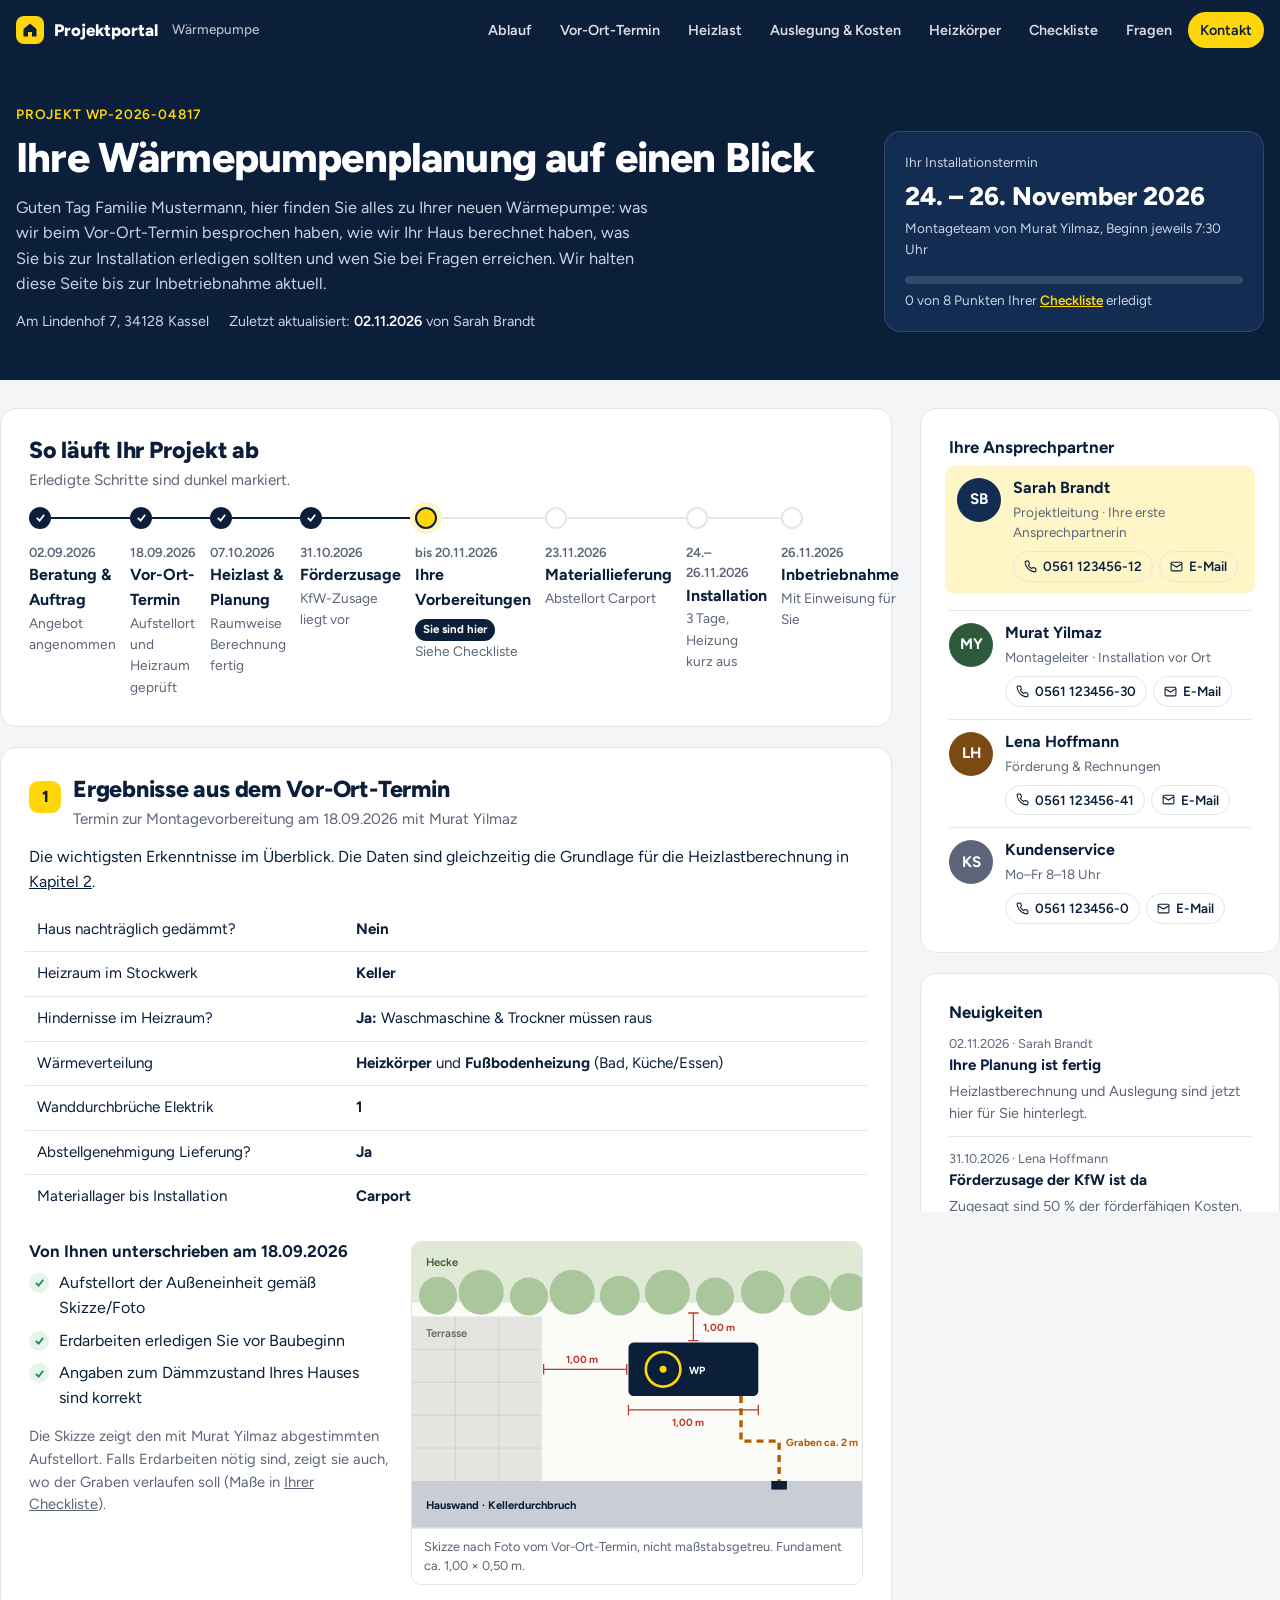
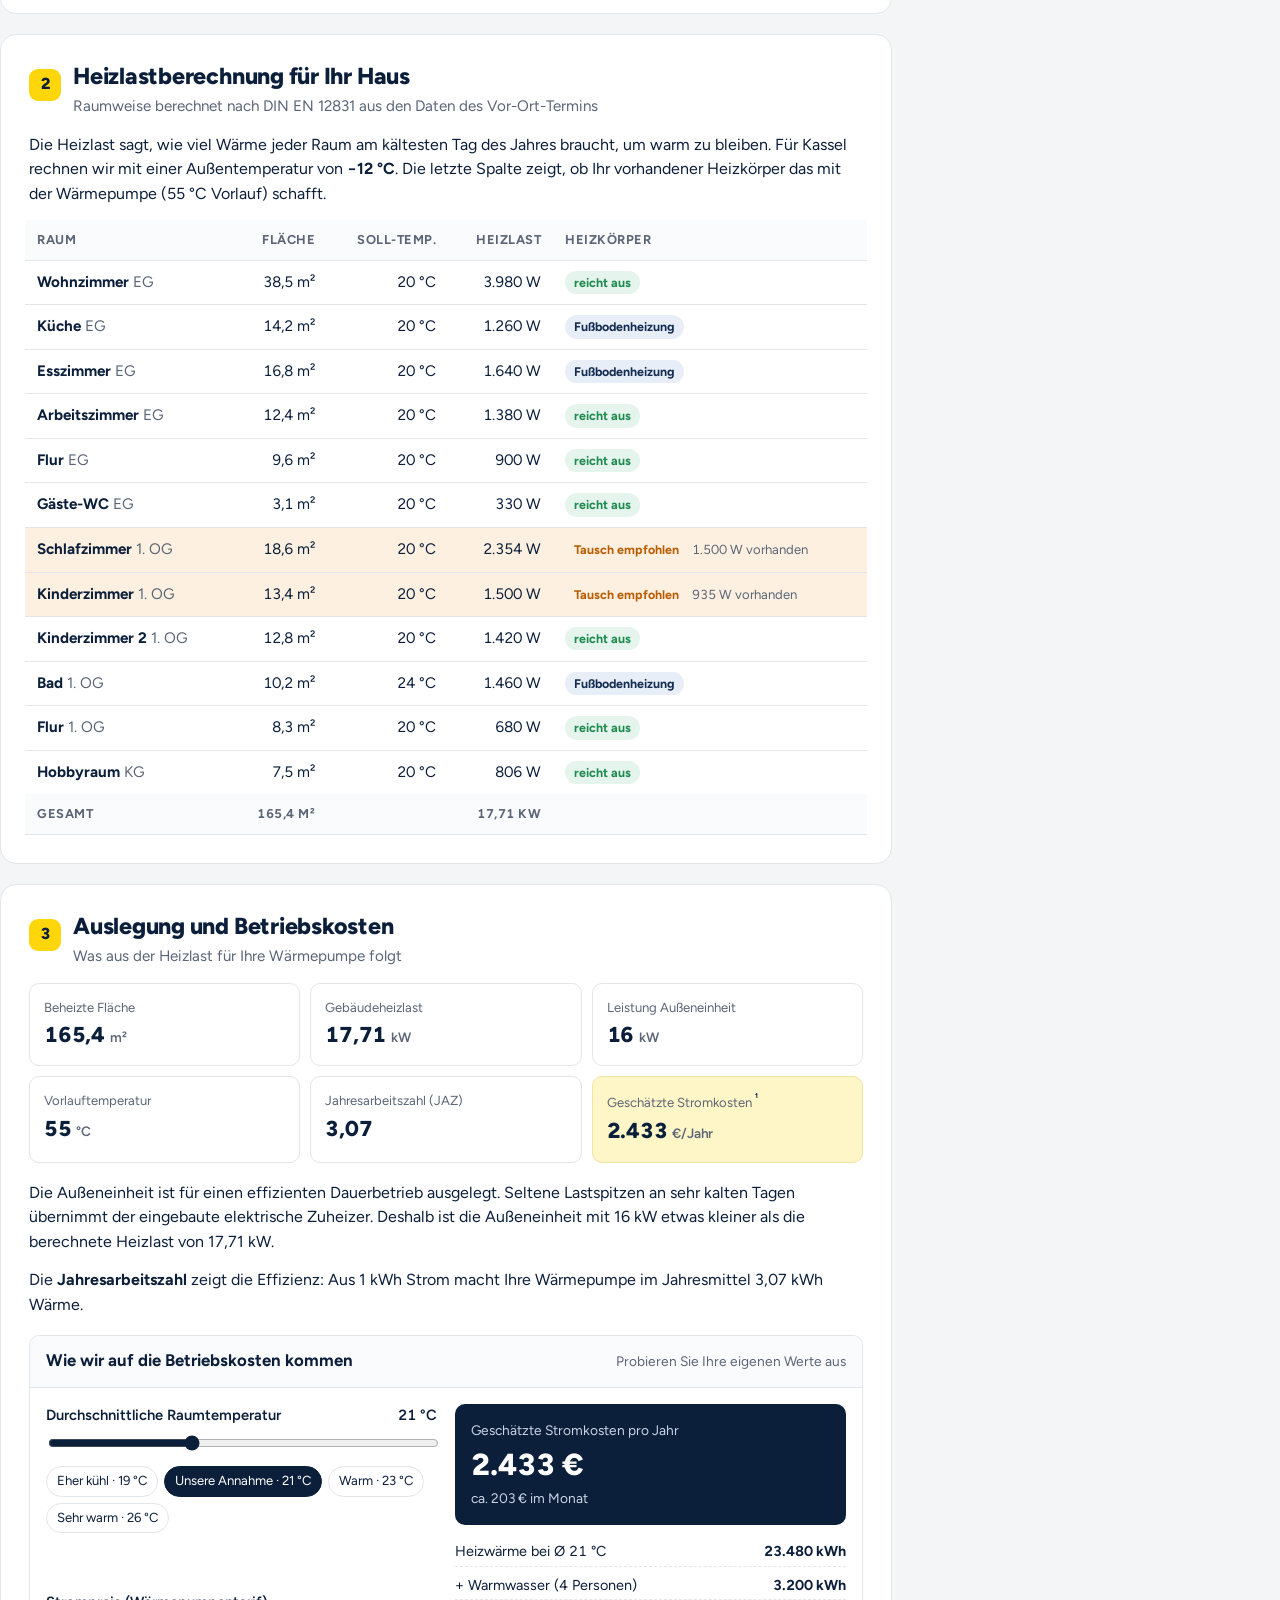
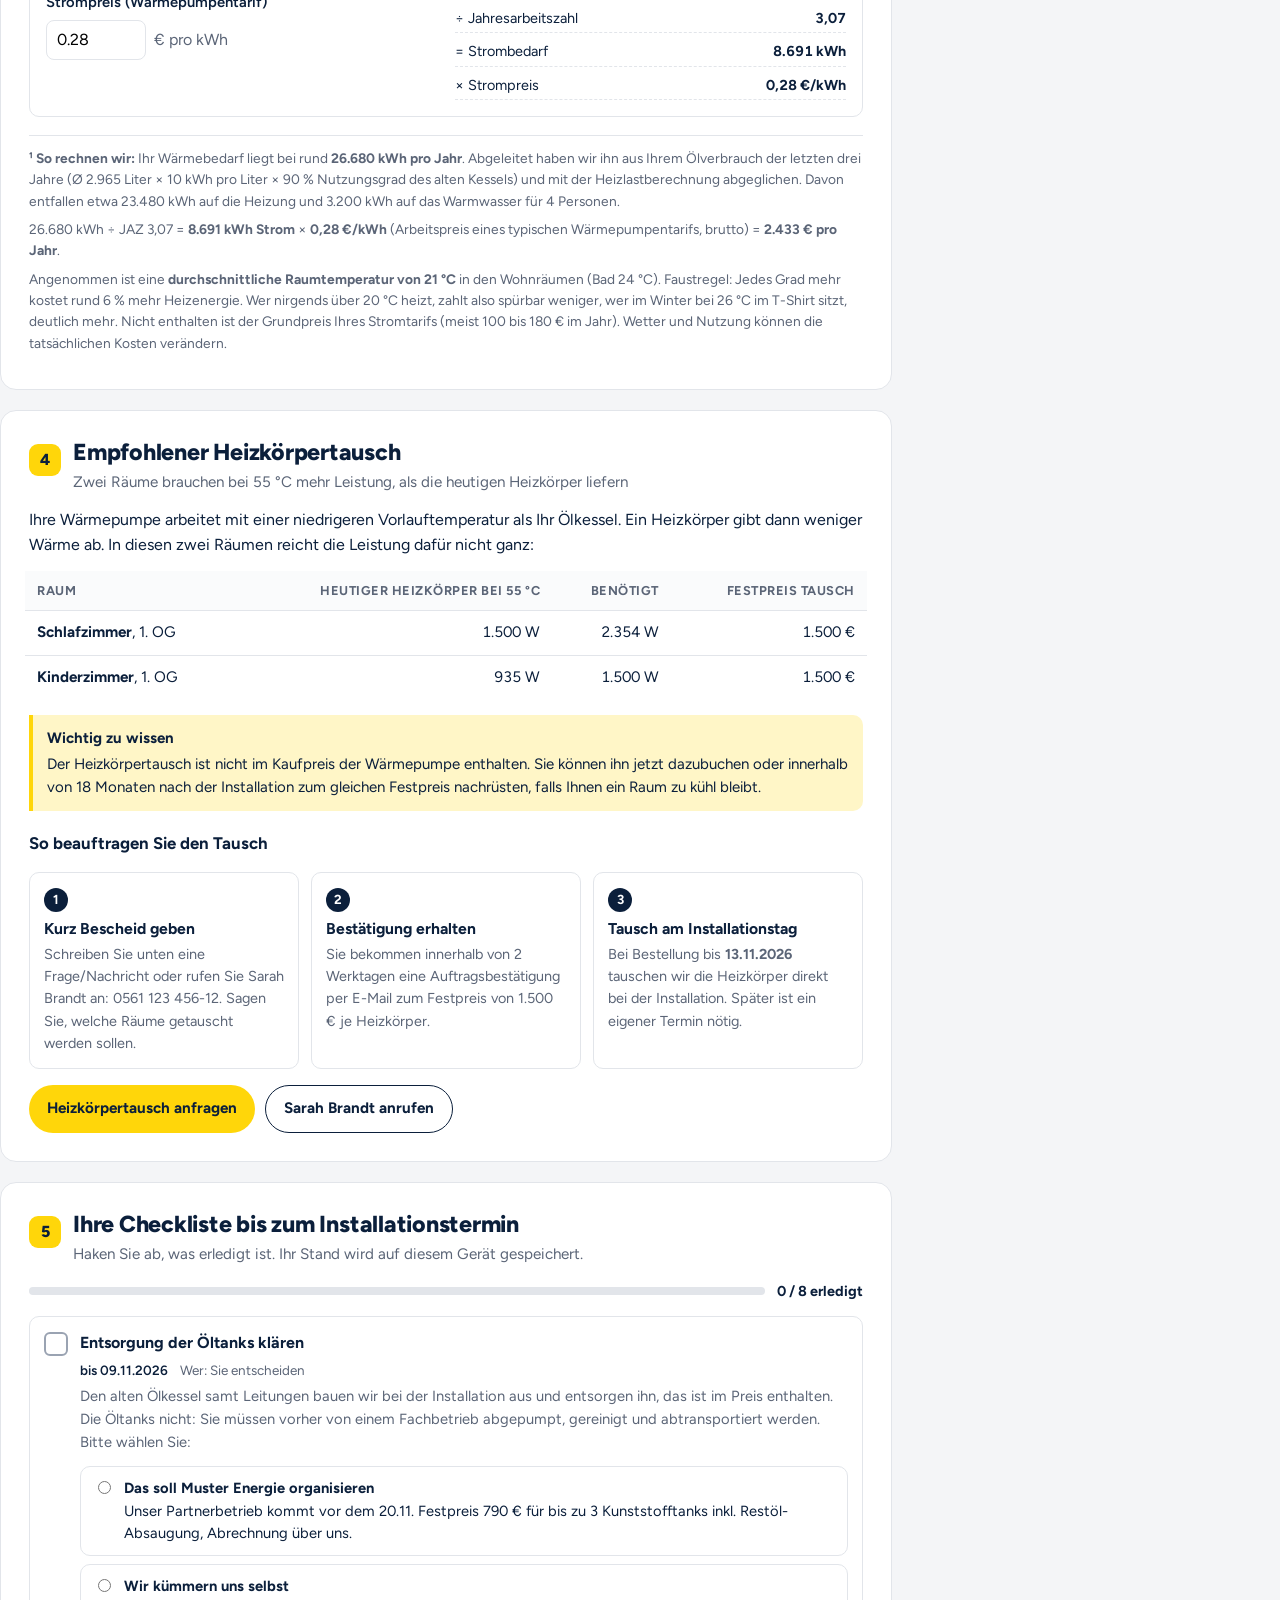
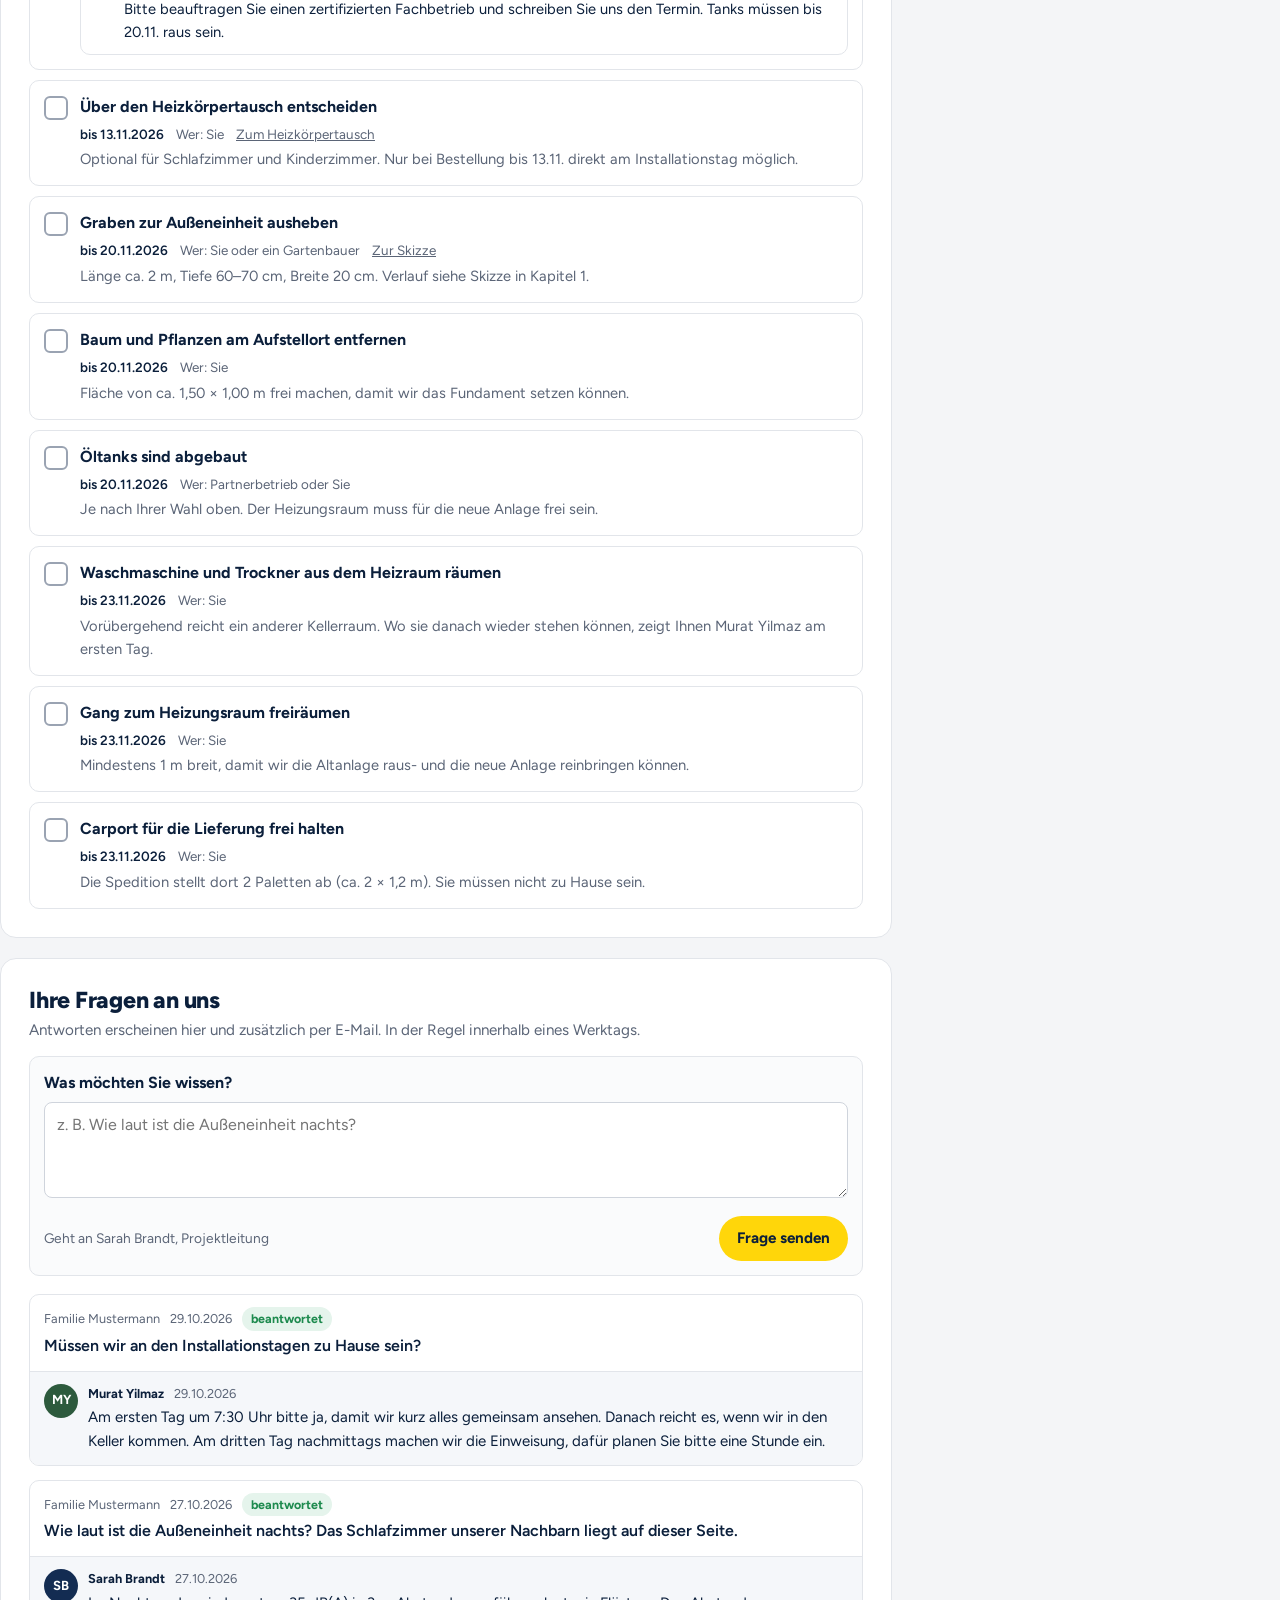
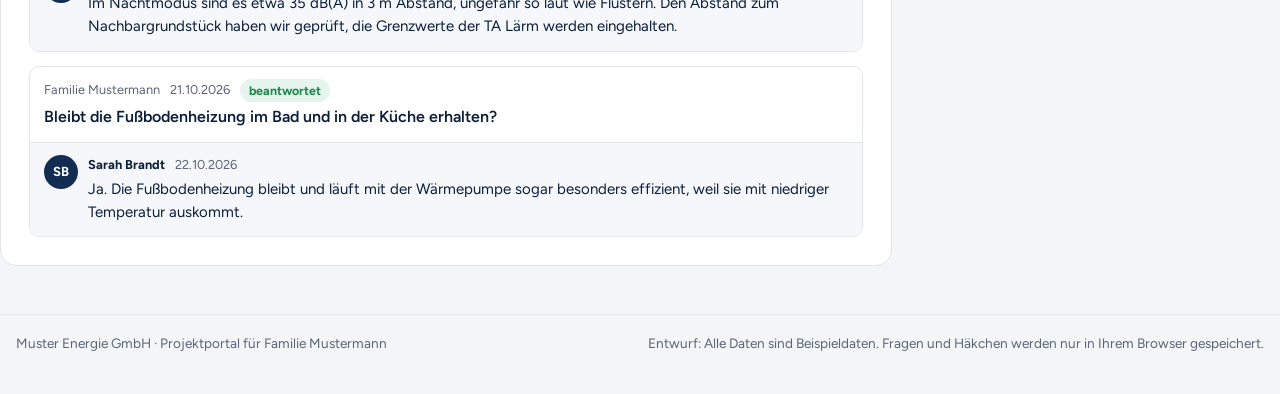
==== index.html @ ccce147c "Projektportal Wärmepumpenplanung (Entwurf) Co-Authored-By: Claude Opus 5.5 <noreply@anthropic.com> C" ====
<!doctype html>
<html lang="de">
<head>
<meta charset="utf-8">
<meta name="viewport" content="width=device-width, initial-scale=1">
<title>Ihre Wärmepumpenplanung · Familie Mustermann</title>
<meta name="robots" content="noindex, nofollow">
<link rel="preconnect" href="https://fonts.googleapis.com">
<link rel="preconnect" href="https://fonts.gstatic.com" crossorigin>
<link href="https://fonts.googleapis.com/css2?family=Figtree:wght@400;500;600;700;800&display=swap" rel="stylesheet">
<style>
:root{
  --navy:#0b1f3b;
  --navy-2:#132c52;
  --yellow:#ffd60a;
  --yellow-soft:#fff6c7;
  --bg:#f4f5f7;
  --card:#ffffff;
  --text:#0b1f3b;
  --muted:#5b6577;
  --line:#e2e5ea;
  --green:#1d8a4e;
  --green-soft:#e5f4ec;
  --orange:#b85c00;
  --orange-soft:#fdf0e1;
  --radius:16px;
  --radius-sm:10px;
  --gutter:16px;
}
*{box-sizing:border-box}
html{scroll-behavior:smooth;scroll-padding-top:76px}
body{margin:0;background:var(--bg);color:var(--text);font-family:Figtree,system-ui,-apple-system,"Segoe UI",sans-serif;font-size:16px;line-height:1.55;-webkit-font-smoothing:antialiased}
a{color:inherit}
h1,h2,h3{line-height:1.2;margin:0}
h2{font-size:1.45rem;font-weight:800;letter-spacing:-.01em}
h3{font-size:1.05rem;font-weight:700}
p{margin:0 0 .8em}
.num{font-variant-numeric:tabular-nums}
button{font:inherit;cursor:pointer}

/* Header */
.topbar{position:sticky;top:0;z-index:20;background:var(--navy);color:#fff}
.topbar-inner{max-width:1400px;margin:0 auto;padding:0 var(--gutter);height:60px;display:flex;align-items:center;gap:16px}
.brand{display:flex;align-items:center;gap:10px;font-weight:800;font-size:1.05rem;text-decoration:none;white-space:nowrap}
.brand-mark{width:28px;height:28px;border-radius:8px;background:var(--yellow);display:grid;place-items:center}
.brand small{font-weight:500;opacity:.7;font-size:.85rem;margin-left:4px}
.topnav{display:flex;gap:4px;margin-left:auto;overflow-x:auto;scrollbar-width:none}
.topnav::-webkit-scrollbar{display:none}
.topnav a{color:#fff;text-decoration:none;font-size:.9rem;font-weight:600;padding:7px 12px;border-radius:999px;white-space:nowrap;opacity:.85}
.topnav a:hover{background:rgba(255,255,255,.1);opacity:1}
.topnav a.active{background:var(--yellow);color:var(--navy);opacity:1}
@media (max-width:899px){
  .topbar-inner{height:auto;flex-wrap:wrap;padding-top:10px;padding-bottom:8px;gap:8px}
  .topnav{margin-left:0;width:calc(100% + 2*var(--gutter));margin-right:calc(-1*var(--gutter));padding-right:var(--gutter)}
  .topnav a{padding:6px 11px;font-size:.85rem}
  html{scroll-padding-top:104px}
}

/* Hero */
.hero{background:var(--navy);color:#fff;padding:28px 0 32px}
.wrap{max-width:1400px;margin:0 auto;padding:0 var(--gutter)}
.hero-grid{display:grid;gap:24px}
.eyebrow{font-size:.85rem;font-weight:600;color:var(--yellow);text-transform:uppercase;letter-spacing:.06em;margin-bottom:8px}
.hero h1{font-size:clamp(1.7rem,4vw,2.6rem);font-weight:800;letter-spacing:-.02em;margin-bottom:12px}
.hero p.lead{color:#c9d3e3;max-width:640px;font-size:1.02rem}
.hero-meta{display:flex;flex-wrap:wrap;gap:8px 20px;font-size:.9rem;color:#c9d3e3;margin-top:14px}
.hero-meta b{color:#fff;font-weight:600}
.next-card{background:var(--navy-2);border:1px solid rgba(255,255,255,.12);border-radius:var(--radius);padding:20px}
.next-card .label{font-size:.85rem;color:#c9d3e3}
.next-card .big{font-size:1.6rem;font-weight:800;margin:4px 0 2px}
.next-card .days{display:inline-block;background:var(--yellow);color:var(--navy);font-weight:700;border-radius:999px;padding:3px 12px;font-size:.88rem;margin-top:8px}
.progress{height:8px;background:rgba(255,255,255,.15);border-radius:999px;overflow:hidden;margin:16px 0 6px}
.progress span{display:block;height:100%;background:var(--yellow);border-radius:999px;transition:width .4s}
.next-card .small{font-size:.85rem;color:#c9d3e3}
.next-card a.inline{color:var(--yellow);font-weight:600}
@media (min-width:900px){.hero-grid{grid-template-columns:1fr 380px;align-items:end}.hero{padding:44px 0 48px}}

/* Layout */
.layout{display:grid;gap:20px;padding:24px 0 48px}
@media (min-width:1100px){
  .layout{grid-template-columns:minmax(0,1fr) 360px;gap:28px;padding-top:28px}
  .side{position:sticky;top:80px;align-self:start;max-height:calc(100vh - 96px);overflow:auto;scrollbar-width:thin}
}
.main{display:flex;flex-direction:column;gap:20px;min-width:0}
.side{display:flex;flex-direction:column;gap:20px}
.card{background:var(--card);border-radius:var(--radius);padding:22px;border:1px solid var(--line)}
@media (min-width:700px){.card{padding:28px}}
.sec-head{display:flex;align-items:baseline;gap:12px;margin-bottom:14px}
.sec-no{flex:none;width:32px;height:32px;border-radius:9px;background:var(--yellow);color:var(--navy);font-weight:800;display:grid;place-items:center;font-size:1rem;transform:translateY(5px)}
.sec-head p{margin:4px 0 0;color:var(--muted);font-size:.95rem}
.muted{color:var(--muted)}
.tag{display:inline-block;font-size:.78rem;font-weight:700;border-radius:999px;padding:2px 9px;white-space:nowrap}
.tag.ok{background:var(--green-soft);color:var(--green)}
.tag.warn{background:var(--orange-soft);color:var(--orange)}
.tag.info{background:#e8eef8;color:var(--navy-2)}

/* Timeline */
.tl{list-style:none;margin:6px 0 0;padding:0;position:relative}
.tl li{position:relative;padding:0 0 20px 34px}
.tl li:last-child{padding-bottom:0}
.tl li::before{content:"";position:absolute;left:10px;top:22px;bottom:-2px;width:2px;background:var(--line)}
.tl li:last-child::before{display:none}
.tl li.done::before{background:var(--navy)}
.dot{position:absolute;left:0;top:2px;width:22px;height:22px;border-radius:50%;border:2px solid var(--line);background:#fff;display:grid;place-items:center}
.tl li.done .dot{background:var(--navy);border-color:var(--navy)}
.tl li.now .dot{border-color:var(--navy);background:var(--yellow);box-shadow:0 0 0 5px var(--yellow-soft)}
.tl .when{font-size:.82rem;font-weight:600;color:var(--muted)}
.tl .what{font-weight:700}
.tl .desc{font-size:.92rem;color:var(--muted)}
.tl li.now .what::after{content:"Sie sind hier";margin-left:8px;font-size:.72rem;font-weight:700;background:var(--navy);color:#fff;border-radius:999px;padding:2px 8px;vertical-align:2px}
@media (min-width:1100px){
  .tl{display:grid;grid-template-columns:repeat(var(--n),1fr);gap:0}
  .tl li{padding:36px 14px 0 0}
  .tl li::before{left:22px;right:0;top:10px;bottom:auto;width:auto;height:2px}
  .tl li:last-child::before{display:none}
  .dot{top:0}
  .tl .desc{font-size:.86rem}
  .tl li.now .what::after{display:block;width:max-content;margin:6px 0 0}
}

/* Updates */
.updates{list-style:none;margin:0;padding:0}
.updates li{padding:12px 0;border-top:1px solid var(--line)}
.updates li:first-child{border-top:0;padding-top:0}
.updates .u-meta{font-size:.8rem;color:var(--muted)}
.updates .u-title{font-weight:700;font-size:.95rem}
.updates .u-text{font-size:.9rem;color:var(--muted);margin-top:2px}

/* Tables */
.tbl-wrap{overflow-x:auto;margin:0 calc(-1 * 4px)}
table{width:100%;border-collapse:collapse;font-size:.95rem}
th,td{text-align:left;padding:10px 12px;border-bottom:1px solid var(--line);vertical-align:top}
th{font-size:.8rem;text-transform:uppercase;letter-spacing:.04em;color:var(--muted);font-weight:700;background:#fafbfc}
td.r,th.r{text-align:right}
tbody tr:last-child td{border-bottom:0}
tr.hl td{background:var(--orange-soft)}
td.r{white-space:nowrap}
@media (max-width:599px){
  #roomTable thead{display:none}
  #roomTable tbody tr{display:flex;flex-wrap:wrap;align-items:baseline;border-bottom:1px solid var(--line);padding:10px 4px}
  #roomTable tbody tr.hl{background:var(--orange-soft)}
  #roomTable tbody td{border:0;padding:0;background:none}
  #roomTable tbody td:nth-child(1){flex:0 0 calc(100% - 96px)}
  #roomTable tbody td:nth-child(4){order:2;font-weight:700;flex:0 0 96px;text-align:right}
  #roomTable tbody td:nth-child(2),#roomTable tbody td:nth-child(3){order:3;font-size:.85rem;color:var(--muted);text-align:left;margin-right:12px}
  #roomTable tbody td:nth-child(5){order:4;flex-basis:100%;margin-top:6px}
  #roomTable tfoot tr{display:flex;justify-content:space-between}
  #radTable thead{display:none}
  #radTable tbody tr{display:block;padding:10px 4px;border-bottom:1px solid var(--line)}
  #radTable tbody td:first-child{display:block}
  #radTable tbody td{display:flex;justify-content:space-between;border:0;padding:2px 0}
  #radTable tbody td[data-l]::before{content:attr(data-l);color:var(--muted)}
  #roomTable tfoot th:nth-child(3),#roomTable tfoot th:nth-child(5){display:none}
}
.facts{display:grid;grid-template-columns:1fr;border:1px solid var(--line);border-radius:var(--radius-sm);overflow:hidden}
.facts div{display:flex;justify-content:space-between;gap:16px;padding:11px 14px;border-top:1px solid var(--line)}
.facts div:first-child{border-top:0}
.facts dt{color:var(--muted)}
.facts dd{margin:0;font-weight:700;text-align:right}
@media (min-width:700px){
  .facts{grid-template-columns:1fr 1fr}
  .facts div:nth-child(2){border-top:0}
  .facts div:nth-child(odd){border-right:1px solid var(--line)}
}

.signed{list-style:none;padding:0;margin:0;display:grid;gap:8px}
.signed li{display:flex;gap:10px;align-items:flex-start}
.check-ic{flex:none;width:20px;height:20px;border-radius:50%;background:var(--green-soft);display:grid;place-items:center;margin-top:2px}

.split{display:grid;gap:20px;margin-top:22px}
@media (min-width:800px){.split{grid-template-columns:1fr 1.25fr;align-items:start}}
.sketch{border:1px solid var(--line);border-radius:var(--radius-sm);background:#fbfbf8;overflow:hidden}
.sketch svg{display:block;width:100%;height:auto}
.sketch figcaption{font-size:.8rem;color:var(--muted);padding:8px 12px;border-top:1px solid var(--line);background:#fff}

/* KPI */
.kpis{display:grid;grid-template-columns:repeat(2,1fr);gap:10px;margin:4px 0 18px}
@media (min-width:700px){.kpis{grid-template-columns:repeat(3,1fr)}}
.kpi{border:1px solid var(--line);border-radius:var(--radius-sm);padding:14px}
.kpi .k{font-size:.82rem;color:var(--muted)}
.kpi .v{font-size:1.35rem;font-weight:800;letter-spacing:-.01em}
.kpi .v small{font-size:.85rem;font-weight:600;color:var(--muted)}
.kpi.accent{background:var(--yellow-soft);border-color:#f3e3a0}
.kpi sup a{text-decoration:none;color:var(--navy-2);font-weight:700}

.calc{margin-top:18px;border:1px solid var(--line);border-radius:var(--radius-sm);overflow:hidden}
.calc-head{padding:14px 16px;background:#fafbfc;border-bottom:1px solid var(--line);display:flex;flex-wrap:wrap;justify-content:space-between;gap:8px;align-items:baseline}
.calc-body{padding:16px;display:grid;gap:18px}
@media (min-width:800px){.calc-body{grid-template-columns:1fr 1fr}}
.field label{display:flex;justify-content:space-between;font-weight:600;font-size:.92rem;margin-bottom:6px}
input[type=range]{width:100%;accent-color:var(--navy)}
.presets{display:flex;flex-wrap:wrap;gap:6px;margin-top:8px}
.presets button{border:1px solid var(--line);background:#fff;border-radius:999px;padding:4px 10px;font-size:.82rem;color:var(--navy)}
.presets button.on{background:var(--navy);color:#fff;border-color:var(--navy)}
.price-in{display:flex;align-items:center;gap:8px}
.price-in input{width:100px;font:inherit;padding:7px 10px;border:1px solid var(--line);border-radius:8px}
.result{background:var(--navy);color:#fff;border-radius:var(--radius-sm);padding:16px}
.result .big{font-size:1.9rem;font-weight:800}
.result .small{font-size:.86rem;color:#c9d3e3}
.steps{font-size:.9rem;margin:0;padding:0;list-style:none;display:grid;gap:4px}
.steps li{display:flex;justify-content:space-between;gap:12px;border-bottom:1px dashed var(--line);padding:3px 0}
.steps li b{white-space:nowrap}
.footnote{font-size:.86rem;color:var(--muted);border-top:1px solid var(--line);margin-top:18px;padding-top:12px}
.footnote p{margin:0 0 .5em}

.note{border-left:4px solid var(--yellow);background:var(--yellow-soft);padding:12px 14px;border-radius:0 var(--radius-sm) var(--radius-sm) 0;font-size:.94rem;margin-top:16px}
.note b{display:block;margin-bottom:2px}

.howto{display:grid;gap:12px;margin-top:18px;counter-reset:h}
@media (min-width:800px){.howto{grid-template-columns:repeat(3,1fr)}}
.howto > div{border:1px solid var(--line);border-radius:var(--radius-sm);padding:14px;position:relative}
.howto > div::before{counter-increment:h;content:counter(h);display:inline-grid;place-items:center;width:24px;height:24px;border-radius:50%;background:var(--navy);color:#fff;font-weight:700;font-size:.82rem;margin-bottom:8px}
.howto h3{font-size:.98rem;margin-bottom:4px}
.howto p{font-size:.9rem;color:var(--muted);margin:0}
.btn-row{display:flex;flex-wrap:wrap;gap:10px;margin-top:16px}
.btn{display:inline-flex;align-items:center;gap:8px;border:0;border-radius:999px;padding:11px 18px;font-weight:700;text-decoration:none;font-size:.95rem}
.btn.primary{background:var(--yellow);color:var(--navy)}
.btn.primary:hover{background:#ffcc00}
.btn.ghost{background:#fff;color:var(--navy);border:1.5px solid var(--navy)}
.btn.ghost:hover{background:#f0f2f6}

/* Checklist */
.cl-progress{display:flex;align-items:center;gap:12px;margin-bottom:14px}
.cl-progress .bar{flex:1;height:8px;background:var(--line);border-radius:999px;overflow:hidden}
.cl-progress .bar span{display:block;height:100%;background:var(--green);transition:width .3s}
.cl-progress b{font-size:.9rem;white-space:nowrap}
.cl{list-style:none;margin:0;padding:0;display:grid;gap:10px}
.cl > li{border:1px solid var(--line);border-radius:var(--radius-sm);padding:14px;display:grid;grid-template-columns:auto 1fr;gap:4px 12px;transition:background .2s}
.cl > li.done{background:#f7faf8}
.cl > li.done .cl-title{text-decoration:line-through;text-decoration-color:rgba(11,31,59,.35);color:var(--muted)}
.cl input[type=checkbox]{appearance:none;-webkit-appearance:none;width:24px;height:24px;border:2px solid #9aa3b2;border-radius:6px;margin:1px 0 0;display:grid;place-items:center;background:#fff;cursor:pointer}
.cl input[type=checkbox]:checked{background:var(--green);border-color:var(--green)}
.cl input[type=checkbox]:checked::after{content:"";width:6px;height:11px;border:solid #fff;border-width:0 2.5px 2.5px 0;transform:rotate(45deg) translate(-1px,-1px)}
.cl input[type=checkbox]:focus-visible{outline:3px solid var(--yellow);outline-offset:2px}
.cl-title{font-weight:700;cursor:pointer}
.cl-meta{grid-column:2;display:flex;flex-wrap:wrap;gap:6px 12px;font-size:.84rem;color:var(--muted)}
.cl-meta .due{font-weight:600;color:var(--navy)}
.cl-desc{grid-column:2;font-size:.92rem;color:var(--muted)}
.choice{grid-column:1 / -1;display:grid;gap:8px;margin-top:8px}
@media (min-width:700px){.choice{grid-column:2}}
.choice label{display:flex;gap:10px;align-items:flex-start;border:1.5px solid var(--line);border-radius:var(--radius-sm);padding:10px 12px;cursor:pointer;font-size:.92rem}
.choice label:has(input:checked){border-color:var(--navy);background:#f3f6fb}
.choice input{margin-top:4px;accent-color:var(--navy)}
.choice b{display:block}

/* Q&A */
.ask{border:1px solid var(--line);border-radius:var(--radius-sm);padding:14px;background:#fafbfc}
.ask label{font-weight:700;display:block;margin-bottom:6px}
.ask textarea{width:100%;min-height:96px;font:inherit;border:1px solid #cfd4dc;border-radius:8px;padding:10px 12px;resize:vertical;background:#fff}
.ask textarea:focus,.price-in input:focus{outline:3px solid var(--yellow);border-color:var(--navy)}
.ask-foot{display:flex;flex-wrap:wrap;justify-content:space-between;align-items:center;gap:10px;margin-top:10px;font-size:.86rem;color:var(--muted)}
.qa{list-style:none;margin:18px 0 0;padding:0;display:grid;gap:14px}
.qa > li{border:1px solid var(--line);border-radius:var(--radius-sm);overflow:hidden}
.q{padding:12px 14px}
.q .meta,.a .meta{font-size:.8rem;color:var(--muted);display:flex;flex-wrap:wrap;gap:6px 10px;align-items:center;margin-bottom:3px}
.q .txt{font-weight:600}
.a{padding:12px 14px;background:#f5f7fa;border-top:1px solid var(--line);display:grid;grid-template-columns:auto 1fr;gap:10px}
.a .txt{font-size:.94rem}
.pending{padding:10px 14px;background:var(--orange-soft);color:var(--orange);font-size:.88rem;border-top:1px solid var(--line)}
.av{width:34px;height:34px;border-radius:50%;display:grid;place-items:center;font-weight:700;font-size:.82rem;color:#fff;background:var(--navy-2);flex:none}

/* Contacts */
.contacts{display:grid;gap:12px}
.person{display:grid;grid-template-columns:auto 1fr;gap:4px 12px;align-items:start}
.person .av{width:44px;height:44px;font-size:.95rem;grid-row:span 2}
.person .name{font-weight:700;line-height:1.25}
.person .role{font-size:.84rem;color:var(--muted)}
.person .links{grid-column:2;display:flex;flex-wrap:wrap;gap:6px;margin-top:4px}
.person .links a{font-size:.84rem;font-weight:600;text-decoration:none;border:1px solid var(--line);border-radius:999px;padding:4px 10px;display:inline-flex;gap:6px;align-items:center}
.person .links a:hover{border-color:var(--navy)}
.person + .person{border-top:1px solid var(--line);padding-top:12px}
.side h3{margin-bottom:12px}
.lead-person{background:var(--yellow-soft);border-radius:var(--radius-sm);padding:12px;margin:-4px -4px 4px}

footer{color:var(--muted);font-size:.85rem;padding:0 0 40px}
footer .wrap{border-top:1px solid var(--line);padding-top:18px;display:flex;flex-wrap:wrap;gap:8px 24px;justify-content:space-between}

.toast{position:fixed;left:50%;bottom:20px;transform:translateX(-50%) translateY(120%);background:var(--navy);color:#fff;padding:12px 18px;border-radius:12px;font-size:.92rem;font-weight:600;transition:transform .3s,opacity .3s;opacity:0;visibility:hidden;z-index:50;max-width:calc(100% - 32px)}
.toast.show{transform:translateX(-50%) translateY(0);opacity:1;visibility:visible}

@media print{
  .topbar,.ask,.btn-row,.toast{display:none}
  body{background:#fff}
  .card{border:0;padding:0}
  .side{position:static;max-height:none}
}
</style>
</head>
<body>

<header class="topbar">
  <div class="topbar-inner">
    <a class="brand" href="#top">
      <span class="brand-mark" aria-hidden="true">
        <svg width="16" height="16" viewBox="0 0 16 16"><path d="M8 1.5 1.5 7v7.5h4.5V10h4v4.5h4.5V7z" fill="#0b1f3b"/></svg>
      </span>
      Projektportal <small>Wärmepumpe</small>
    </a>
    <nav class="topnav" aria-label="Abschnitte">
      <a href="#timeline">Ablauf</a>
      <a href="#termin">Vor-Ort-Termin</a>
      <a href="#heizlast">Heizlast</a>
      <a href="#auslegung">Auslegung &amp; Kosten</a>
      <a href="#heizkoerper">Heizkörper</a>
      <a href="#checkliste">Checkliste</a>
      <a href="#fragen">Fragen</a>
      <a href="#kontakt">Kontakt</a>
    </nav>
  </div>
</header>

<section class="hero" id="top">
  <div class="wrap hero-grid">
    <div>
      <div class="eyebrow">Projekt WP-2026-04817</div>
      <h1>Ihre Wärmepumpen&shy;planung auf einen Blick</h1>
      <p class="lead">Guten Tag Familie Mustermann, hier finden Sie alles zu Ihrer neuen Wärmepumpe: was wir beim Vor-Ort-Termin besprochen haben, wie wir Ihr Haus berechnet haben, was Sie bis zur Installation erledigen sollten und wen Sie bei Fragen erreichen. Wir halten diese Seite bis zur Inbetriebnahme aktuell.</p>
      <div class="hero-meta">
        <span>Am Lindenhof 7, 34128 Kassel</span>
        <span>Zuletzt aktualisiert: <b>02.11.2026</b> von Sarah Brandt</span>
      </div>
    </div>
    <aside class="next-card" aria-label="Nächster Termin">
      <div class="label">Ihr Installationstermin</div>
      <div class="big">24. – 26. November 2026</div>
      <div class="small">Montageteam von Murat Yilmaz, Beginn jeweils 7:30 Uhr</div>
      <span class="days" id="countdown">in 22 Tagen</span>
      <div class="progress" aria-hidden="true"><span id="heroBar" style="width:0%"></span></div>
      <div class="small"><span id="heroCount">0 von 0</span> Punkten Ihrer <a class="inline" href="#checkliste">Checkliste</a> erledigt</div>
    </aside>
  </div>
</section>

<div class="wrap layout">
  <main class="main">

    <!-- Ablauf -->
    <section class="card" id="timeline">
      <div class="sec-head"><div><h2>So läuft Ihr Projekt ab</h2><p>Erledigte Schritte sind dunkel markiert.</p></div></div>
      <ol class="tl" id="tl"></ol>
    </section>

    <!-- 1 -->
    <section class="card" id="termin">
      <div class="sec-head"><span class="sec-no">1</span><div><h2>Ergebnisse aus dem Vor-Ort-Termin</h2><p>Termin zur Montagevorbereitung am 18.09.2026 mit Murat Yilmaz</p></div></div>
      <p>Die wichtigsten Erkenntnisse im Überblick. Die Daten sind gleichzeitig die Grundlage für die Heizlastberechnung in <a href="#heizlast">Kapitel 2</a>.</p>
      <div class="tbl-wrap">
        <table>
          <tbody>
            <tr><td>Haus nachträglich gedämmt?</td><td><b>Nein</b></td></tr>
            <tr><td>Heizraum im Stockwerk</td><td><b>Keller</b></td></tr>
            <tr><td>Hindernisse im Heizraum?</td><td><b>Ja:</b> Waschmaschine &amp; Trockner müssen raus</td></tr>
            <tr><td>Wärmeverteilung</td><td><b>Heizkörper</b> und <b>Fußbodenheizung</b> (Bad, Küche/Essen)</td></tr>
            <tr><td>Wanddurchbrüche Elektrik</td><td><b>1</b></td></tr>
            <tr><td>Abstellgenehmigung Lieferung?</td><td><b>Ja</b></td></tr>
            <tr><td>Materiallager bis Installation</td><td><b>Carport</b></td></tr>
          </tbody>
        </table>
      </div>

      <div class="split">
        <div>
          <h3 style="margin-bottom:10px">Von Ihnen unterschrieben am 18.09.2026</h3>
          <ul class="signed">
            <li><span class="check-ic"><svg width="11" height="11" viewBox="0 0 12 12"><path d="M2 6.5 5 9.5 10 3" stroke="#1d8a4e" stroke-width="2" fill="none"/></svg></span>Aufstellort der Außeneinheit gemäß Skizze/Foto</li>
            <li><span class="check-ic"><svg width="11" height="11" viewBox="0 0 12 12"><path d="M2 6.5 5 9.5 10 3" stroke="#1d8a4e" stroke-width="2" fill="none"/></svg></span>Erdarbeiten erledigen Sie vor Baubeginn</li>
            <li><span class="check-ic"><svg width="11" height="11" viewBox="0 0 12 12"><path d="M2 6.5 5 9.5 10 3" stroke="#1d8a4e" stroke-width="2" fill="none"/></svg></span>Angaben zum Dämmzustand Ihres Hauses sind korrekt</li>
          </ul>
          <p class="muted" style="margin-top:14px;font-size:.92rem">Die Skizze zeigt den mit Murat Yilmaz abgestimmten Aufstellort. Falls Erdarbeiten nötig sind, zeigt sie auch, wo der Graben verlaufen soll (Maße in <a href="#checkliste">Ihrer Checkliste</a>).</p>
        </div>
        <figure class="sketch" style="margin:0">
          <svg viewBox="0 0 520 330" role="img" aria-label="Skizze des Aufstellorts: Außeneinheit 1 Meter vor der Hecke und 1 Meter neben der Terrasse, Graben 2 Meter zur Hauswand">
            <rect x="0" y="0" width="520" height="70" fill="#dfe9d6"/>
            <g fill="#a9c79a">
              <circle cx="30" cy="62" r="22"/><circle cx="80" cy="58" r="26"/><circle cx="135" cy="63" r="22"/><circle cx="185" cy="58" r="26"/><circle cx="240" cy="62" r="23"/><circle cx="295" cy="58" r="26"/><circle cx="350" cy="63" r="22"/><circle cx="405" cy="58" r="25"/><circle cx="460" cy="62" r="23"/><circle cx="505" cy="58" r="22"/>
            </g>
            <text x="16" y="28" font-size="13" fill="#3f5a33" font-family="Figtree,sans-serif" font-weight="600">Hecke</text>
            <rect x="0" y="86" width="150" height="190" fill="#e4e4e0"/>
            <g stroke="#d0d0ca" stroke-width="1">
              <path d="M0 124h150M0 162h150M0 200h150M0 238h150M50 86v190M100 86v190"/>
            </g>
            <text x="16" y="110" font-size="13" fill="#6a6a62" font-family="Figtree,sans-serif" font-weight="600">Terrasse</text>
            <rect x="0" y="276" width="520" height="54" fill="#c9ced6"/>
            <text x="16" y="308" font-size="13" fill="#0b1f3b" font-family="Figtree,sans-serif" font-weight="700">Hauswand · Kellerdurchbruch</text>
            <rect x="415" y="276" width="18" height="10" fill="#0b1f3b"/>
            <!-- Unit -->
            <rect x="250" y="116" width="150" height="62" rx="6" fill="#0b1f3b"/>
            <circle cx="290" cy="147" r="20" fill="none" stroke="#ffd60a" stroke-width="3"/>
            <circle cx="290" cy="147" r="4" fill="#ffd60a"/>
            <text x="320" y="152" font-size="12" fill="#fff" font-family="Figtree,sans-serif" font-weight="700">WP</text>
            <!-- trench -->
            <path d="M380 178 V230 H424 V276" stroke="#b85c00" stroke-width="4" fill="none" stroke-dasharray="8 6"/>
            <text x="432" y="236" font-size="12" fill="#b85c00" font-family="Figtree,sans-serif" font-weight="700">Graben ca. 2 m</text>
            <!-- dims -->
            <g stroke="#c0392b" stroke-width="1.5" fill="#c0392b" font-family="Figtree,sans-serif" font-size="12" font-weight="700">
              <path d="M325 82 V114" /><path d="M319 82h12M319 114h12"/>
              <text x="336" y="103" stroke="none">1,00 m</text>
              <path d="M152 147 H248"/><path d="M152 141v12M248 141v12"/>
              <text x="178" y="140" stroke="none">1,00 m</text>
              <path d="M250 194 H400"/><path d="M250 188v12M400 188v12"/>
              <text x="300" y="212" stroke="none">1,00 m</text>
            </g>
          </svg>
          <figcaption>Skizze nach Foto vom Vor-Ort-Termin, nicht maßstabsgetreu. Fundament ca. 1,00 × 0,50 m.</figcaption>
        </figure>
      </div>
    </section>

    <!-- 2 -->
    <section class="card" id="heizlast">
      <div class="sec-head"><span class="sec-no">2</span><div><h2>Heizlastberechnung für Ihr Haus</h2><p>Raumweise berechnet nach DIN EN 12831 aus den Daten des Vor-Ort-Termins</p></div></div>
      <p>Die Heizlast sagt, wie viel Wärme jeder Raum am kältesten Tag des Jahres braucht, um warm zu bleiben. Für Kassel rechnen wir mit einer Außentemperatur von <b>−12 °C</b>. Die letzte Spalte zeigt, ob Ihr vorhandener Heizkörper das mit der Wärmepumpe (55 °C Vorlauf) schafft.</p>
      <div class="tbl-wrap">
        <table id="roomTable">
          <thead><tr><th>Raum</th><th class="r">Fläche</th><th class="r">Soll-Temp.</th><th class="r">Heizlast</th><th>Heizkörper</th></tr></thead>
          <tbody></tbody>
          <tfoot><tr><th>Gesamt</th><th class="r num" id="sumArea"></th><th></th><th class="r num" id="sumLoad"></th><th></th></tr></tfoot>
        </table>
      </div>
    </section>

    <!-- 3 -->
    <section class="card" id="auslegung">
      <div class="sec-head"><span class="sec-no">3</span><div><h2>Auslegung und Betriebskosten</h2><p>Was aus der Heizlast für Ihre Wärmepumpe folgt</p></div></div>
      <div class="kpis">
        <div class="kpi"><div class="k">Beheizte Fläche</div><div class="v num">165,4 <small>m²</small></div></div>
        <div class="kpi"><div class="k">Gebäudeheizlast</div><div class="v num">17,71 <small>kW</small></div></div>
        <div class="kpi"><div class="k">Leistung Außeneinheit</div><div class="v num">16 <small>kW</small></div></div>
        <div class="kpi"><div class="k">Vorlauftemperatur</div><div class="v num">55 <small>°C</small></div></div>
        <div class="kpi"><div class="k">Jahresarbeitszahl (JAZ)</div><div class="v num">3,07</div></div>
        <div class="kpi accent"><div class="k">Geschätzte Stromkosten <sup><a href="#fn1">¹</a></sup></div><div class="v num"><span id="kpiCost">2.433</span> <small>€/Jahr</small></div></div>
      </div>
      <p>Die Außeneinheit ist für einen effizienten Dauerbetrieb ausgelegt. Seltene Lastspitzen an sehr kalten Tagen übernimmt der eingebaute elektrische Zuheizer. Deshalb ist die Außeneinheit mit 16 kW etwas kleiner als die berechnete Heizlast von 17,71 kW.</p>
      <p>Die <b>Jahresarbeitszahl</b> zeigt die Effizienz: Aus 1 kWh Strom macht Ihre Wärmepumpe im Jahresmittel 3,07 kWh Wärme.</p>

      <div class="calc" id="rechner">
        <div class="calc-head"><h3>Wie wir auf die Betriebskosten kommen</h3><span class="muted" style="font-size:.86rem">Probieren Sie Ihre eigenen Werte aus</span></div>
        <div class="calc-body">
          <div style="display:grid;gap:18px">
            <div class="field">
              <label for="temp"><span>Durchschnittliche Raumtemperatur</span><span class="num" id="tempOut">21 °C</span></label>
              <input type="range" id="temp" min="17" max="28" step="0.5" value="21">
              <div class="presets" id="presets">
                <button type="button" data-t="19">Eher kühl · 19 °C</button>
                <button type="button" data-t="21" class="on">Unsere Annahme · 21 °C</button>
                <button type="button" data-t="23">Warm · 23 °C</button>
                <button type="button" data-t="26">Sehr warm · 26 °C</button>
              </div>
            </div>
            <div class="field">
              <label for="price"><span>Strompreis (Wärmepumpentarif)</span></label>
              <div class="price-in"><input id="price" type="number" inputmode="decimal" min="0.10" max="0.80" step="0.01" value="0.28"><span class="muted">€ pro kWh</span></div>
            </div>
          </div>
          <div>
            <div class="result"><div class="small">Geschätzte Stromkosten pro Jahr</div><div class="big num" id="costOut">2.433 €</div><div class="small" id="costMonth">ca. 203 € im Monat</div></div>
            <ul class="steps num" style="margin-top:12px" id="steps"></ul>
          </div>
        </div>
      </div>
      <div class="footnote" id="fn1">
        <p><b>¹ So rechnen wir:</b> Ihr Wärmebedarf liegt bei rund <b>26.680 kWh pro Jahr</b>. Abgeleitet haben wir ihn aus Ihrem Ölverbrauch der letzten drei Jahre (Ø 2.965 Liter × 10 kWh pro Liter × 90 % Nutzungsgrad des alten Kessels) und mit der Heizlastberechnung abgeglichen. Davon entfallen etwa 23.480 kWh auf die Heizung und 3.200 kWh auf das Warmwasser für 4 Personen.</p>
        <p>26.680 kWh ÷ JAZ 3,07 = <b>8.691 kWh Strom</b> × <b>0,28 €/kWh</b> (Arbeitspreis eines typischen Wärmepumpentarifs, brutto) = <b>2.433 € pro Jahr</b>.</p>
        <p>Angenommen ist eine <b>durchschnittliche Raumtemperatur von 21 °C</b> in den Wohnräumen (Bad 24 °C). Faustregel: Jedes Grad mehr kostet rund 6 % mehr Heizenergie. Wer nirgends über 20 °C heizt, zahlt also spürbar weniger, wer im Winter bei 26 °C im T-Shirt sitzt, deutlich mehr. Nicht enthalten ist der Grundpreis Ihres Stromtarifs (meist 100 bis 180 € im Jahr). Wetter und Nutzung können die tatsächlichen Kosten verändern.</p>
      </div>
    </section>

    <!-- 4 -->
    <section class="card" id="heizkoerper">
      <div class="sec-head"><span class="sec-no">4</span><div><h2>Empfohlener Heizkörpertausch</h2><p>Zwei Räume brauchen bei 55 °C mehr Leistung, als die heutigen Heizkörper liefern</p></div></div>
      <p>Ihre Wärmepumpe arbeitet mit einer niedrigeren Vorlauftemperatur als Ihr Ölkessel. Ein Heizkörper gibt dann weniger Wärme ab. In diesen zwei Räumen reicht die Leistung dafür nicht ganz:</p>
      <div class="tbl-wrap">
        <table id="radTable">
          <thead><tr><th>Raum</th><th class="r">Heutiger Heizkörper bei 55 °C</th><th class="r">Benötigt</th><th class="r">Festpreis Tausch</th></tr></thead>
          <tbody>
            <tr><td><b>Schlafzimmer</b>, 1. OG</td><td class="r num" data-l="Heute bei 55 °C">1.500 W</td><td class="r num" data-l="Benötigt">2.354 W</td><td class="r num" data-l="Festpreis Tausch">1.500 €</td></tr>
            <tr><td><b>Kinderzimmer</b>, 1. OG</td><td class="r num" data-l="Heute bei 55 °C">935 W</td><td class="r num" data-l="Benötigt">1.500 W</td><td class="r num" data-l="Festpreis Tausch">1.500 €</td></tr>
          </tbody>
        </table>
      </div>
      <div class="note"><b>Wichtig zu wissen</b>Der Heizkörpertausch ist nicht im Kaufpreis der Wärmepumpe enthalten. Sie können ihn jetzt dazubuchen oder innerhalb von 18 Monaten nach der Installation zum gleichen Festpreis nachrüsten, falls Ihnen ein Raum zu kühl bleibt.</div>

      <h3 style="margin-top:22px">So beauftragen Sie den Tausch</h3>
      <div class="howto">
        <div><h3>Kurz Bescheid geben</h3><p>Schreiben Sie unten eine Frage/Nachricht oder rufen Sie Sarah Brandt an: 0561 123 456-12. Sagen Sie, welche Räume getauscht werden sollen.</p></div>
        <div><h3>Bestätigung erhalten</h3><p>Sie bekommen innerhalb von 2 Werktagen eine Auftragsbestätigung per E-Mail zum Festpreis von 1.500 € je Heizkörper.</p></div>
        <div><h3>Tausch am Installationstag</h3><p>Bei Bestellung bis <b>13.11.2026</b> tauschen wir die Heizkörper direkt bei der Installation. Später ist ein eigener Termin nötig.</p></div>
      </div>
      <div class="btn-row">
        <button class="btn primary" type="button" id="orderRad">Heizkörpertausch anfragen</button>
        <a class="btn ghost" href="tel:+4956112345612">Sarah Brandt anrufen</a>
      </div>
    </section>

    <!-- 5 -->
    <section class="card" id="checkliste">
      <div class="sec-head"><span class="sec-no">5</span><div><h2>Ihre Checkliste bis zum Installationstermin</h2><p>Haken Sie ab, was erledigt ist. Ihr Stand wird auf diesem Gerät gespeichert.</p></div></div>
      <div class="cl-progress"><div class="bar"><span id="clBar"></span></div><b id="clCount">0 / 0 erledigt</b></div>
      <ul class="cl" id="cl"></ul>
    </section>

    <!-- Fragen -->
    <section class="card" id="fragen">
      <div class="sec-head"><div><h2>Ihre Fragen an uns</h2><p>Antworten erscheinen hier und zusätzlich per E-Mail. In der Regel innerhalb eines Werktags.</p></div></div>
      <form class="ask" id="askForm">
        <label for="q">Was möchten Sie wissen?</label>
        <textarea id="q" placeholder="z. B. Wie laut ist die Außeneinheit nachts?" required></textarea>
        <div class="ask-foot"><span>Geht an Sarah Brandt, Projektleitung</span><button class="btn primary" type="submit">Frage senden</button></div>
      </form>
      <ul class="qa" id="qa"></ul>
    </section>
  </main>

  <aside class="side">
    <section class="card" id="kontakt">
      <h3>Ihre Ansprechpartner</h3>
      <div class="contacts" id="contacts"></div>
    </section>
    <section class="card">
      <h3>Neuigkeiten</h3>
      <ul class="updates" id="updates"></ul>
    </section>
    <section class="card">
      <h3>Dokumente</h3>
      <ul class="updates" style="font-size:.92rem">
        <li><a href="#" onclick="return false">Angebot &amp; Auftragsbestätigung</a> <span class="muted">· PDF</span></li>
        <li><a href="#" onclick="return false">Protokoll Vor-Ort-Termin 18.09.</a> <span class="muted">· PDF</span></li>
        <li><a href="#" onclick="return false">Förderzusage KfW</a> <span class="muted">· PDF</span></li>
        <li><a href="#" onclick="return false">Datenblatt Außeneinheit 16 kW</a> <span class="muted">· PDF</span></li>
      </ul>
    </section>
  </aside>
</div>

<footer>
  <div class="wrap">
    <span>Muster Energie GmbH · Projektportal für Familie Mustermann</span>
    <span>Entwurf: Alle Daten sind Beispieldaten. Fragen und Häkchen werden nur in Ihrem Browser gespeichert.</span>
  </div>
</footer>

<div class="toast" id="toast" role="status" aria-live="polite"></div>

<script>
/* ===== Projektdaten: hier pflegen ===== */
const INSTALL_DATE = new Date('2026-11-24T07:30:00');

const TIMELINE = [
  {s:'done', when:'02.09.2026', what:'Beratung & Auftrag', desc:'Angebot angenommen'},
  {s:'done', when:'18.09.2026', what:'Vor-Ort-Termin', desc:'Aufstellort und Heizraum geprüft'},
  {s:'done', when:'07.10.2026', what:'Heizlast & Planung', desc:'Raumweise Berechnung fertig'},
  {s:'done', when:'31.10.2026', what:'Förderzusage', desc:'KfW-Zusage liegt vor'},
  {s:'now',  when:'bis 20.11.2026', what:'Ihre Vorbereitungen', desc:'Siehe Checkliste'},
  {s:'next', when:'23.11.2026', what:'Materiallieferung', desc:'Abstellort Carport'},
  {s:'next', when:'24.–26.11.2026', what:'Installation', desc:'3 Tage, Heizung kurz aus'},
  {s:'next', when:'26.11.2026', what:'Inbetriebnahme', desc:'Mit Einweisung für Sie'},
];

const ROOMS = [
  // name, Stockwerk, m², °C, benötigte Heizlast W, vorhandene Leistung bei 55 °C (W) oder 'FBH'
  ['Wohnzimmer','EG',38.5,20,3980,4200],
  ['Küche','EG',14.2,20,1260,'FBH'],
  ['Esszimmer','EG',16.8,20,1640,'FBH'],
  ['Arbeitszimmer','EG',12.4,20,1380,1520],
  ['Flur','EG',9.6,20,900,980],
  ['Gäste-WC','EG',3.1,20,330,410],
  ['Schlafzimmer','1. OG',18.6,20,2354,1500],
  ['Kinderzimmer','1. OG',13.4,20,1500,935],
  ['Kinderzimmer 2','1. OG',12.8,20,1420,1480],
  ['Bad','1. OG',10.2,24,1460,'FBH'],
  ['Flur','1. OG',8.3,20,680,760],
  ['Hobbyraum','KG',7.5,20,806,880],
];

const PEOPLE = {
  sb:{name:'Sarah Brandt', role:'Projektleitung · Ihre erste Ansprechpartnerin', init:'SB', color:'#132c52', tel:'+49 561 123456-12', mail:'s.brandt@muster-energie.de', lead:true},
  my:{name:'Murat Yilmaz', role:'Montageleiter · Installation vor Ort', init:'MY', color:'#2d5a3d', tel:'+49 561 123456-30', mail:'m.yilmaz@muster-energie.de'},
  lh:{name:'Lena Hoffmann', role:'Förderung & Rechnungen', init:'LH', color:'#7a4a12', tel:'+49 561 123456-41', mail:'foerderung@muster-energie.de'},
  ks:{name:'Kundenservice', role:'Mo–Fr 8–18 Uhr', init:'KS', color:'#5b6577', tel:'+49 561 123456-0', mail:'service@muster-energie.de'},
};

const UPDATES = [
  {d:'02.11.2026', by:'Sarah Brandt', t:'Ihre Planung ist fertig', x:'Heizlastberechnung und Auslegung sind jetzt hier für Sie hinterlegt.'},
  {d:'31.10.2026', by:'Lena Hoffmann', t:'Förderzusage der KfW ist da', x:'Zugesagt sind 50 % der förderfähigen Kosten. Die Auszahlung beantragen wir nach der Inbetriebnahme mit Ihnen.'},
  {d:'24.10.2026', by:'Sarah Brandt', t:'Installationstermin bestätigt', x:'24. bis 26.11.2026, Beginn jeweils 7:30 Uhr.'},
];

const CHECKLIST = [
  {id:'tank', t:'Entsorgung der Öltanks klären', due:'09.11.2026', who:'Sie entscheiden',
   d:'Den alten Ölkessel samt Leitungen bauen wir bei der Installation aus und entsorgen ihn, das ist im Preis enthalten. Die Öltanks nicht: Sie müssen vorher von einem Fachbetrieb abgepumpt, gereinigt und abtransportiert werden. Bitte wählen Sie:',
   choice:[
     {v:'wir', b:'Das soll Muster Energie organisieren', s:'Unser Partnerbetrieb kommt vor dem 20.11. Festpreis 790 € für bis zu 3 Kunststofftanks inkl. Restöl-Absaugung, Abrechnung über uns.'},
     {v:'selbst', b:'Wir kümmern uns selbst', s:'Bitte beauftragen Sie einen zertifizierten Fachbetrieb und schreiben Sie uns den Termin. Tanks müssen bis 20.11. raus sein.'}
   ]},
  {id:'hk', t:'Über den Heizkörpertausch entscheiden', due:'13.11.2026', who:'Sie', d:'Optional für Schlafzimmer und Kinderzimmer. Nur bei Bestellung bis 13.11. direkt am Installationstag möglich.', link:['#heizkoerper','Zum Heizkörpertausch']},
  {id:'graben', t:'Graben zur Außeneinheit ausheben', due:'20.11.2026', who:'Sie oder ein Gartenbauer', d:'Länge ca. 2 m, Tiefe 60–70 cm, Breite 20 cm. Verlauf siehe Skizze in Kapitel 1.', link:['#termin','Zur Skizze']},
  {id:'baum', t:'Baum und Pflanzen am Aufstellort entfernen', due:'20.11.2026', who:'Sie', d:'Fläche von ca. 1,50 × 1,00 m frei machen, damit wir das Fundament setzen können.'},
  {id:'oeltank', t:'Öltanks sind abgebaut', due:'20.11.2026', who:'Partnerbetrieb oder Sie', d:'Je nach Ihrer Wahl oben. Der Heizungsraum muss für die neue Anlage frei sein.'},
  {id:'wasch', t:'Waschmaschine und Trockner aus dem Heizraum räumen', due:'23.11.2026', who:'Sie', d:'Vorübergehend reicht ein anderer Kellerraum. Wo sie danach wieder stehen können, zeigt Ihnen Murat Yilmaz am ersten Tag.'},
  {id:'gang', t:'Gang zum Heizungsraum freiräumen', due:'23.11.2026', who:'Sie', d:'Mindestens 1 m breit, damit wir die Altanlage raus- und die neue Anlage reinbringen können.'},
  {id:'carport', t:'Carport für die Lieferung frei halten', due:'23.11.2026', who:'Sie', d:'Die Spedition stellt dort 2 Paletten ab (ca. 2 × 1,2 m). Sie müssen nicht zu Hause sein.'},
];

const QA_SEED = [
  {id:'s1', d:'29.10.2026', q:'Müssen wir an den Installationstagen zu Hause sein?', a:{p:'my', d:'29.10.2026', x:'Am ersten Tag um 7:30 Uhr bitte ja, damit wir kurz alles gemeinsam ansehen. Danach reicht es, wenn wir in den Keller kommen. Am dritten Tag nachmittags machen wir die Einweisung, dafür planen Sie bitte eine Stunde ein.'}},
  {id:'s2', d:'27.10.2026', q:'Wie laut ist die Außeneinheit nachts? Das Schlafzimmer unserer Nachbarn liegt auf dieser Seite.', a:{p:'sb', d:'27.10.2026', x:'Im Nachtmodus sind es etwa 35 dB(A) in 3 m Abstand, ungefähr so laut wie Flüstern. Den Abstand zum Nachbargrundstück haben wir geprüft, die Grenzwerte der TA Lärm werden eingehalten.'}},
  {id:'s3', d:'21.10.2026', q:'Bleibt die Fußbodenheizung im Bad und in der Küche erhalten?', a:{p:'sb', d:'22.10.2026', x:'Ja. Die Fußbodenheizung bleibt und läuft mit der Wärmepumpe sogar besonders effizient, weil sie mit niedriger Temperatur auskommt.'}},
];

/* ===== Hilfsfunktionen ===== */
const $ = s => document.querySelector(s);
const fmt = (n, d=0) => n.toLocaleString('de-DE',{minimumFractionDigits:d, maximumFractionDigits:d});
const store = {
  get(k, fb){ try{ const v = localStorage.getItem('wpaeb_'+k); return v ? JSON.parse(v) : fb; }catch(e){ return fb; } },
  set(k, v){ try{ localStorage.setItem('wpaeb_'+k, JSON.stringify(v)); }catch(e){} }
};
const esc = s => String(s).replace(/[&<>"']/g, c => ({'&':'&amp;','<':'&lt;','>':'&gt;','"':'&quot;',"'":'&#39;'}[c]));
function toast(msg){ const t=$('#toast'); t.textContent=msg; t.classList.add('show'); clearTimeout(toast._t); toast._t=setTimeout(()=>t.classList.remove('show'),3200); }

/* Countdown */
(function(){
  const days = Math.ceil((INSTALL_DATE - new Date())/86400000);
  const el = $('#countdown');
  if (days > 1) el.textContent = 'in ' + days + ' Tagen';
  else if (days === 1) el.textContent = 'morgen';
  else if (days > -3) el.textContent = 'läuft gerade';
  else el.style.display = 'none';
})();

/* Timeline */
(function(){
  const tl = $('#tl');
  tl.style.setProperty('--n', TIMELINE.length);
  tl.innerHTML = TIMELINE.map(i => `<li class="${i.s}"><span class="dot">${i.s==='done'?'<svg width="11" height="11" viewBox="0 0 12 12"><path d="M2 6.5 5 9.5 10 3" stroke="#fff" stroke-width="2" fill="none"/></svg>':''}</span><div class="when">${i.when}</div><div class="what">${i.what}</div><div class="desc">${i.desc}</div></li>`).join('');
})();

/* Räume */
(function(){
  const tb = $('#roomTable tbody');
  let area=0, load=0;
  tb.innerHTML = ROOMS.map(([n,f,a,t,need,have]) => {
    area+=a; load+=need;
    let status;
    if (have==='FBH') status = '<span class="tag info">Fußbodenheizung</span>';
    else if (have >= need) status = '<span class="tag ok">reicht aus</span>';
    else status = `<span class="tag warn">Tausch empfohlen</span> <span class="muted num" style="font-size:.82rem">${fmt(have)} W vorhanden</span>`;
    return `<tr${have!=='FBH'&&have<need?' class="hl"':''}><td><b>${n}</b> <span class="muted">${f}</span></td><td class="r num">${fmt(a,1)} m²</td><td class="r num">${t} °C</td><td class="r num">${fmt(need)} W</td><td>${status}</td></tr>`;
  }).join('');
  $('#sumArea').textContent = fmt(area,1)+' m²';
  $('#sumLoad').textContent = fmt(load/1000,2)+' kW';
})();

/* Betriebskosten-Rechner */
(function(){
  const HEAT=23480, DHW=3200, JAZ=3.07, BASE_T=21, PER_DEG=0.06;
  const temp=$('#temp'), price=$('#price');
  function calc(){
    const t=parseFloat(temp.value), p=Math.max(0, parseFloat(String(price.value).replace(',','.'))||0);
    const heat=HEAT*Math.max(0.4, 1+PER_DEG*(t-BASE_T));
    const total=heat+DHW, el=total/JAZ, cost=el*p;
    $('#tempOut').textContent = fmt(t, t%1?1:0)+' °C';
    $('#costOut').textContent = fmt(Math.round(cost))+' €';
    $('#costMonth').textContent = 'ca. '+fmt(Math.round(cost/12))+' € im Monat';
    $('#steps').innerHTML = `
      <li><span>Heizwärme bei Ø ${fmt(t, t%1?1:0)} °C</span><b>${fmt(Math.round(heat))} kWh</b></li>
      <li><span>+ Warmwasser (4 Personen)</span><b>${fmt(DHW)} kWh</b></li>
      <li><span>÷ Jahresarbeitszahl</span><b>3,07</b></li>
      <li><span>= Strombedarf</span><b>${fmt(Math.round(el))} kWh</b></li>
      <li><span>× Strompreis</span><b>${fmt(p,2)} €/kWh</b></li>`;
    document.querySelectorAll('#presets button').forEach(b => b.classList.toggle('on', parseFloat(b.dataset.t)===t));
  }
  temp.addEventListener('input', calc); price.addEventListener('input', calc);
  $('#presets').addEventListener('click', e => { const b=e.target.closest('button'); if(!b) return; temp.value=b.dataset.t; calc(); });
  calc();
})();

/* Ansprechpartner */
(function(){
  const ic = {
    tel:'<svg width="13" height="13" viewBox="0 0 24 24" fill="none" stroke="currentColor" stroke-width="2"><path d="M22 16.9v3a2 2 0 0 1-2.2 2 19.8 19.8 0 0 1-8.6-3.1 19.5 19.5 0 0 1-6-6A19.8 19.8 0 0 1 2.1 4.2 2 2 0 0 1 4.1 2h3a2 2 0 0 1 2 1.7c.1.9.4 1.8.7 2.7a2 2 0 0 1-.5 2.1L8 9.8a16 16 0 0 0 6 6l1.3-1.3a2 2 0 0 1 2.1-.4c.9.3 1.8.6 2.7.7a2 2 0 0 1 1.7 2z"/></svg>',
    mail:'<svg width="13" height="13" viewBox="0 0 24 24" fill="none" stroke="currentColor" stroke-width="2"><rect x="2" y="4" width="20" height="16" rx="2"/><path d="m22 7-10 6L2 7"/></svg>'
  };
  $('#contacts').innerHTML = Object.values(PEOPLE).map(p => `
    <div class="person${p.lead?' lead-person':''}">
      <span class="av" style="background:${p.color}">${p.init}</span>
      <div class="name">${p.name}</div>
      <div class="role">${p.role}</div>
      <div class="links">
        <a href="tel:${p.tel.replace(/[^+\d]/g,'')}">${ic.tel}${p.tel.replace('+49 ','0')}</a>
        <a href="mailto:${p.mail}?subject=Projekt%20WP-2026-04817">${ic.mail}E-Mail</a>
      </div>
    </div>`).join('');
})();

/* Neuigkeiten */
$('#updates').innerHTML = UPDATES.map(u => `<li><div class="u-meta">${u.d} · ${u.by}</div><div class="u-title">${u.t}</div><div class="u-text">${u.x}</div></li>`).join('');

/* Checkliste */
(function(){
  const state = store.get('checklist', {});
  const choice = store.get('tankChoice', null);
  const ul = $('#cl');
  ul.innerHTML = CHECKLIST.map(c => `
    <li data-id="${c.id}">
      <input type="checkbox" id="c_${c.id}" ${state[c.id]?'checked':''} aria-describedby="d_${c.id}">
      <label class="cl-title" for="c_${c.id}">${c.t}</label>
      <div class="cl-meta"><span class="due">bis ${c.due}</span><span>Wer: ${c.who}</span>${c.link?`<a href="${c.link[0]}">${c.link[1]}</a>`:''}</div>
      <div class="cl-desc" id="d_${c.id}">${c.d}</div>
      ${c.choice?`<div class="choice">${c.choice.map(o=>`<label><input type="radio" name="tank" value="${o.v}" ${choice===o.v?'checked':''}><span><b>${o.b}</b>${o.s}</span></label>`).join('')}</div>`:''}
    </li>`).join('');
  function update(){
    let done=0;
    ul.querySelectorAll('li[data-id]').forEach(li => { const on=li.querySelector('input[type=checkbox]').checked; li.classList.toggle('done', on); if(on) done++; });
    const n=CHECKLIST.length, pct=Math.round(done/n*100);
    $('#clBar').style.width=pct+'%'; $('#heroBar').style.width=pct+'%';
    $('#clCount').textContent = done+' / '+n+' erledigt';
    $('#heroCount').textContent = done+' von '+n;
  }
  ul.addEventListener('change', e => {
    if (e.target.type==='checkbox'){
      const id=e.target.closest('li').dataset.id; state[id]=e.target.checked; store.set('checklist', state); update();
    }
    if (e.target.name==='tank'){
      store.set('tankChoice', e.target.value);
      const cb=$('#c_tank'); cb.checked=true; state.tank=true; store.set('checklist', state); update();
      toast(e.target.value==='wir' ? 'Danke! Sarah Brandt meldet sich mit einem Termin für die Tankentsorgung.' : 'Danke! Bitte schicken Sie uns den Termin Ihres Fachbetriebs.');
    }
  });
  update();
})();

/* Fragen & Antworten */
(function(){
  const own = store.get('questions', []);
  function render(){
    const all = [...own.slice().reverse(), ...QA_SEED];
    $('#qa').innerHTML = all.map(i => {
      const head = `<div class="q"><div class="meta"><span>Familie Mustermann</span><span>${i.d}</span>${i.a?'<span class="tag ok">beantwortet</span>':'<span class="tag warn">offen</span>'}</div><div class="txt">${esc(i.q)}</div></div>`;
      if (i.a){ const p=PEOPLE[i.a.p]; return `<li>${head}<div class="a"><span class="av" style="background:${p.color}">${p.init}</span><div><div class="meta"><b style="color:var(--navy)">${p.name}</b><span>${i.a.d}</span></div><div class="txt">${esc(i.a.x)}</div></div></div></li>`; }
      return `<li>${head}<div class="pending">Ihre Frage ist bei Sarah Brandt angekommen. Die Antwort erscheint hier, meist innerhalb eines Werktags.</div></li>`;
    }).join('');
  }
  $('#askForm').addEventListener('submit', e => {
    e.preventDefault();
    const v = $('#q').value.trim(); if(!v) return;
    own.push({id:'u'+Date.now(), d:new Date().toLocaleDateString('de-DE',{day:'2-digit',month:'2-digit',year:'numeric'}), q:v});
    store.set('questions', own); $('#q').value=''; render();
    toast('Ihre Frage wurde gesendet.');
  });
  $('#orderRad').addEventListener('click', () => {
    const q=$('#q'); q.value='Wir möchten den Heizkörpertausch im Schlafzimmer und im Kinderzimmer (1. OG) zum Festpreis beauftragen. Bitte schicken Sie uns die Auftragsbestätigung.';
    document.getElementById('fragen').scrollIntoView({behavior:'smooth'}); setTimeout(()=>q.focus({preventScroll:true}),500);
  });
  render();
})();

/* Aktiver Menüpunkt */
(function(){
  const links=[...document.querySelectorAll('.topnav a')];
  const map=new Map(links.map(a=>[a.getAttribute('href').slice(1),a]));
  const io=new IntersectionObserver(es=>{ es.forEach(e=>{ if(e.isIntersecting){ links.forEach(l=>l.classList.remove('active')); const a=map.get(e.target.id); if(a){ a.classList.add('active'); a.scrollIntoView({block:'nearest',inline:'nearest'}); } } }); },{rootMargin:'-45% 0px -50% 0px'});
  map.forEach((a,id)=>{ const s=document.getElementById(id); if(s) io.observe(s); });
})();
</script>
</body>
</html>
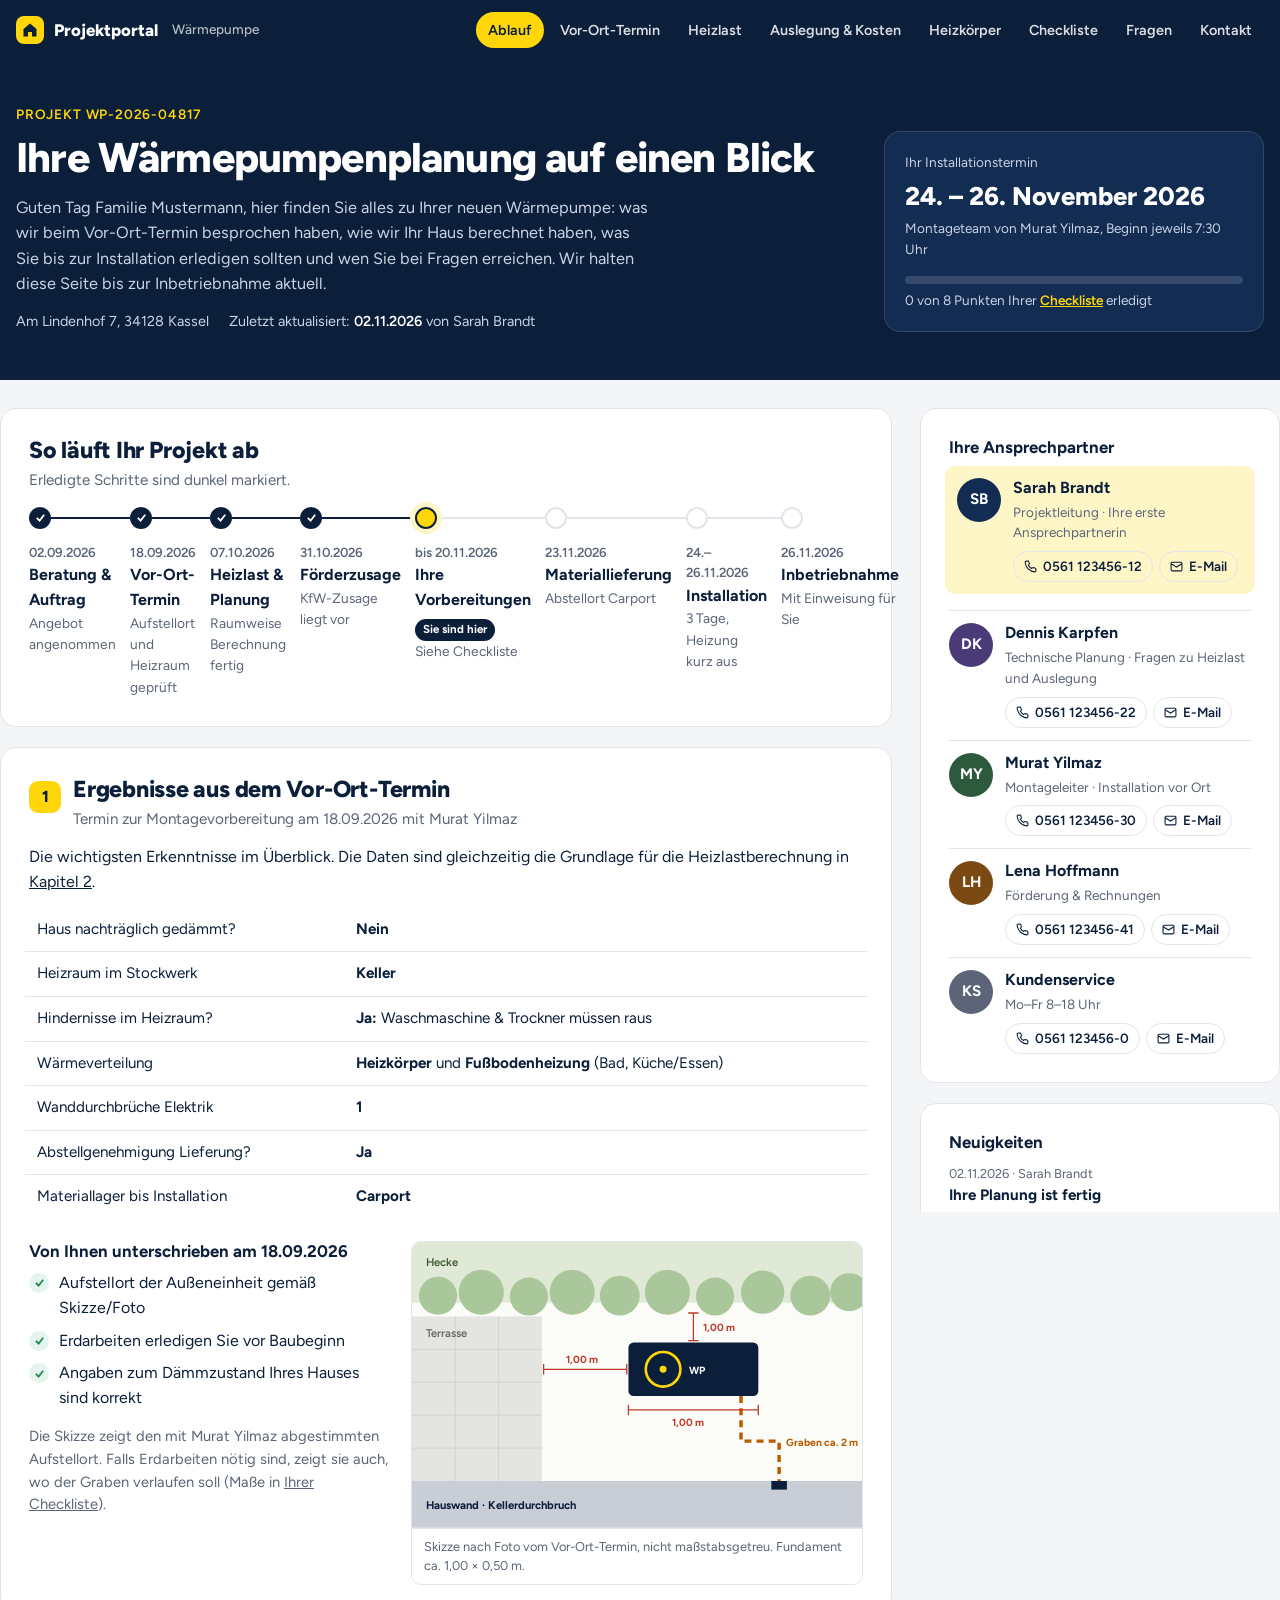
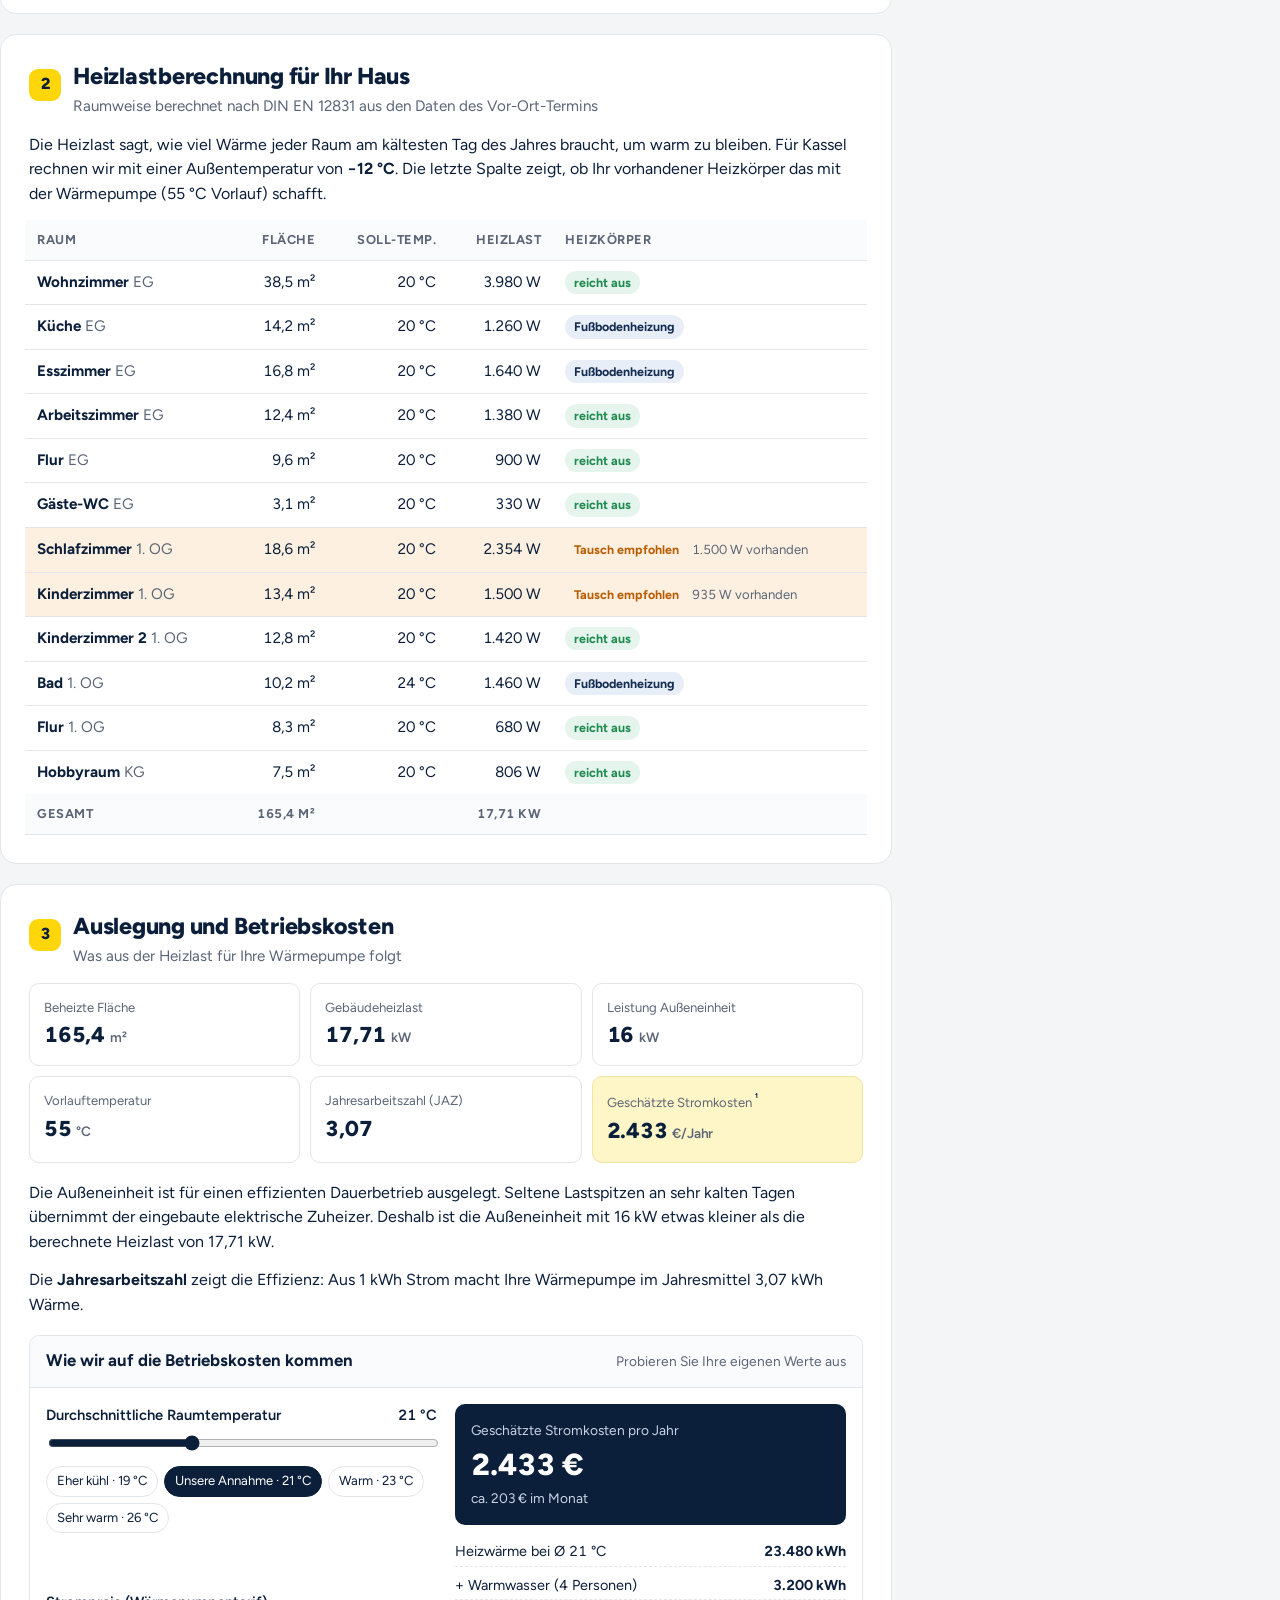
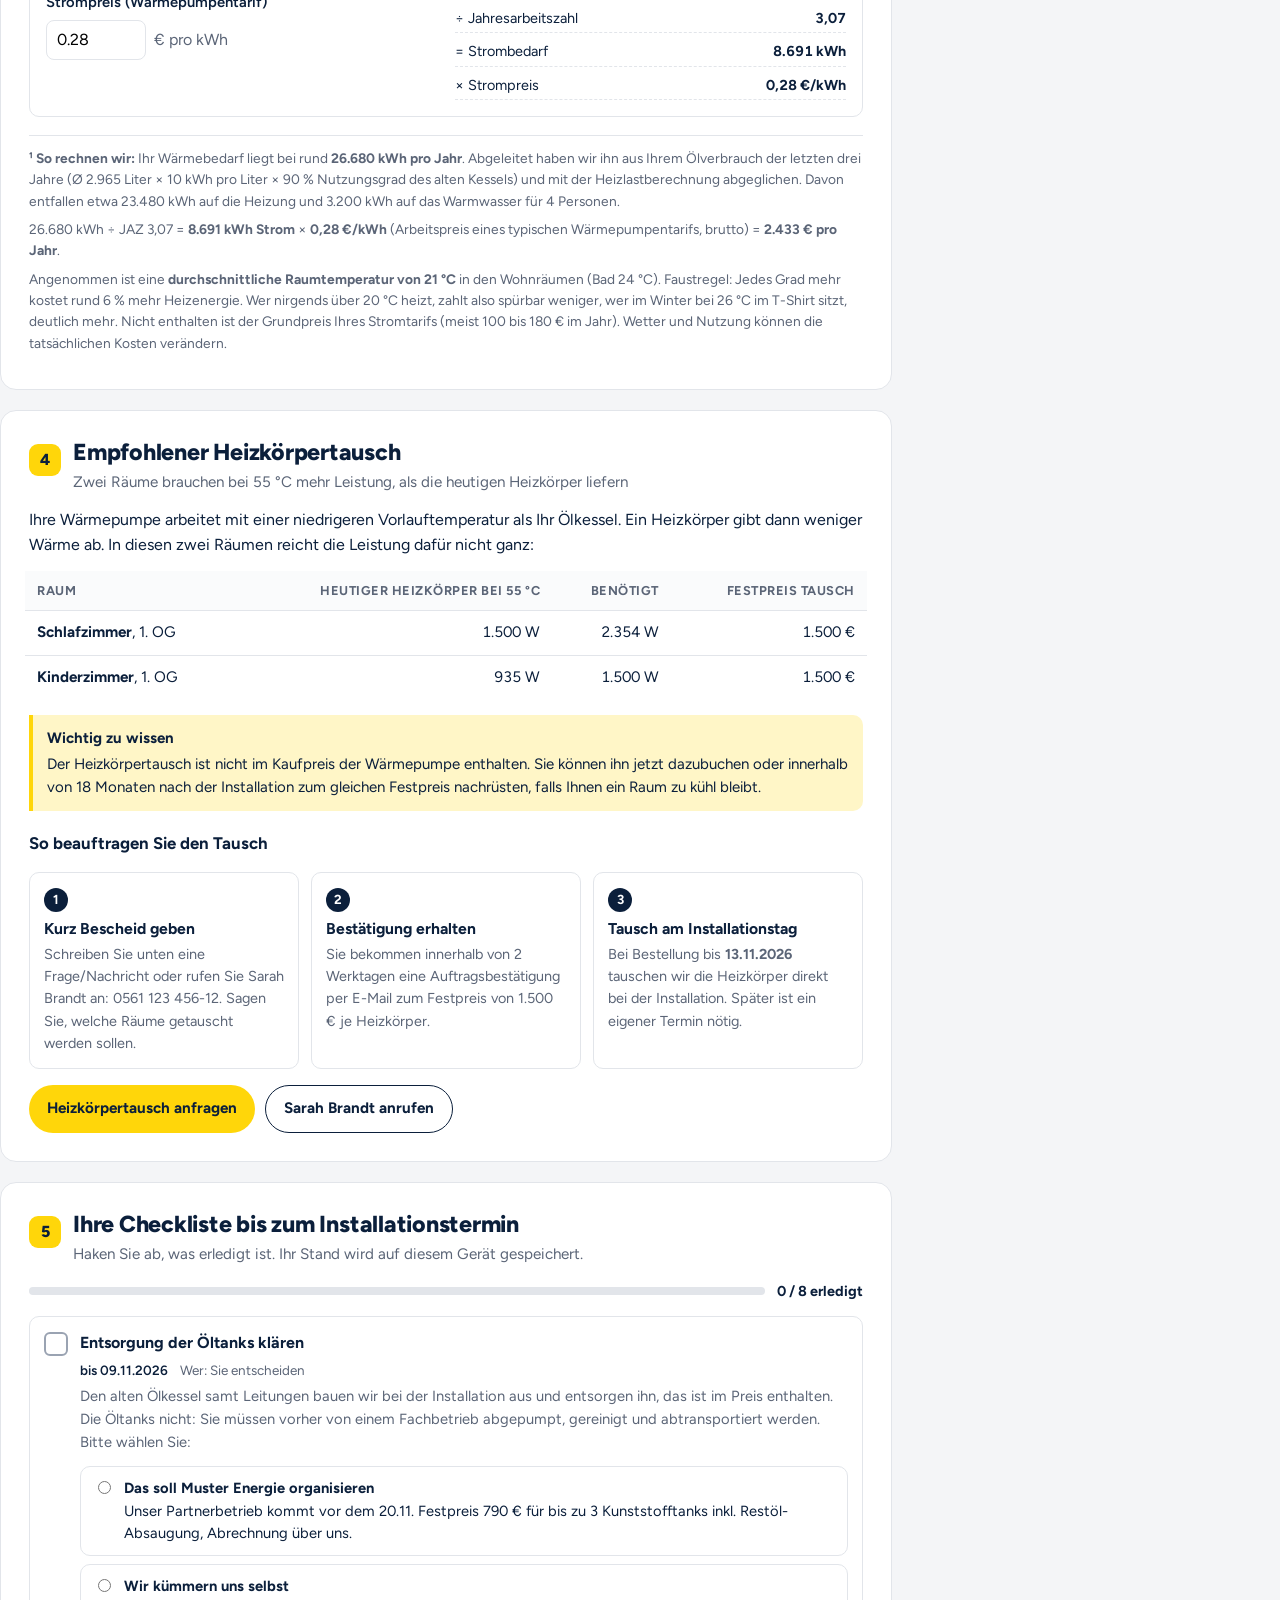
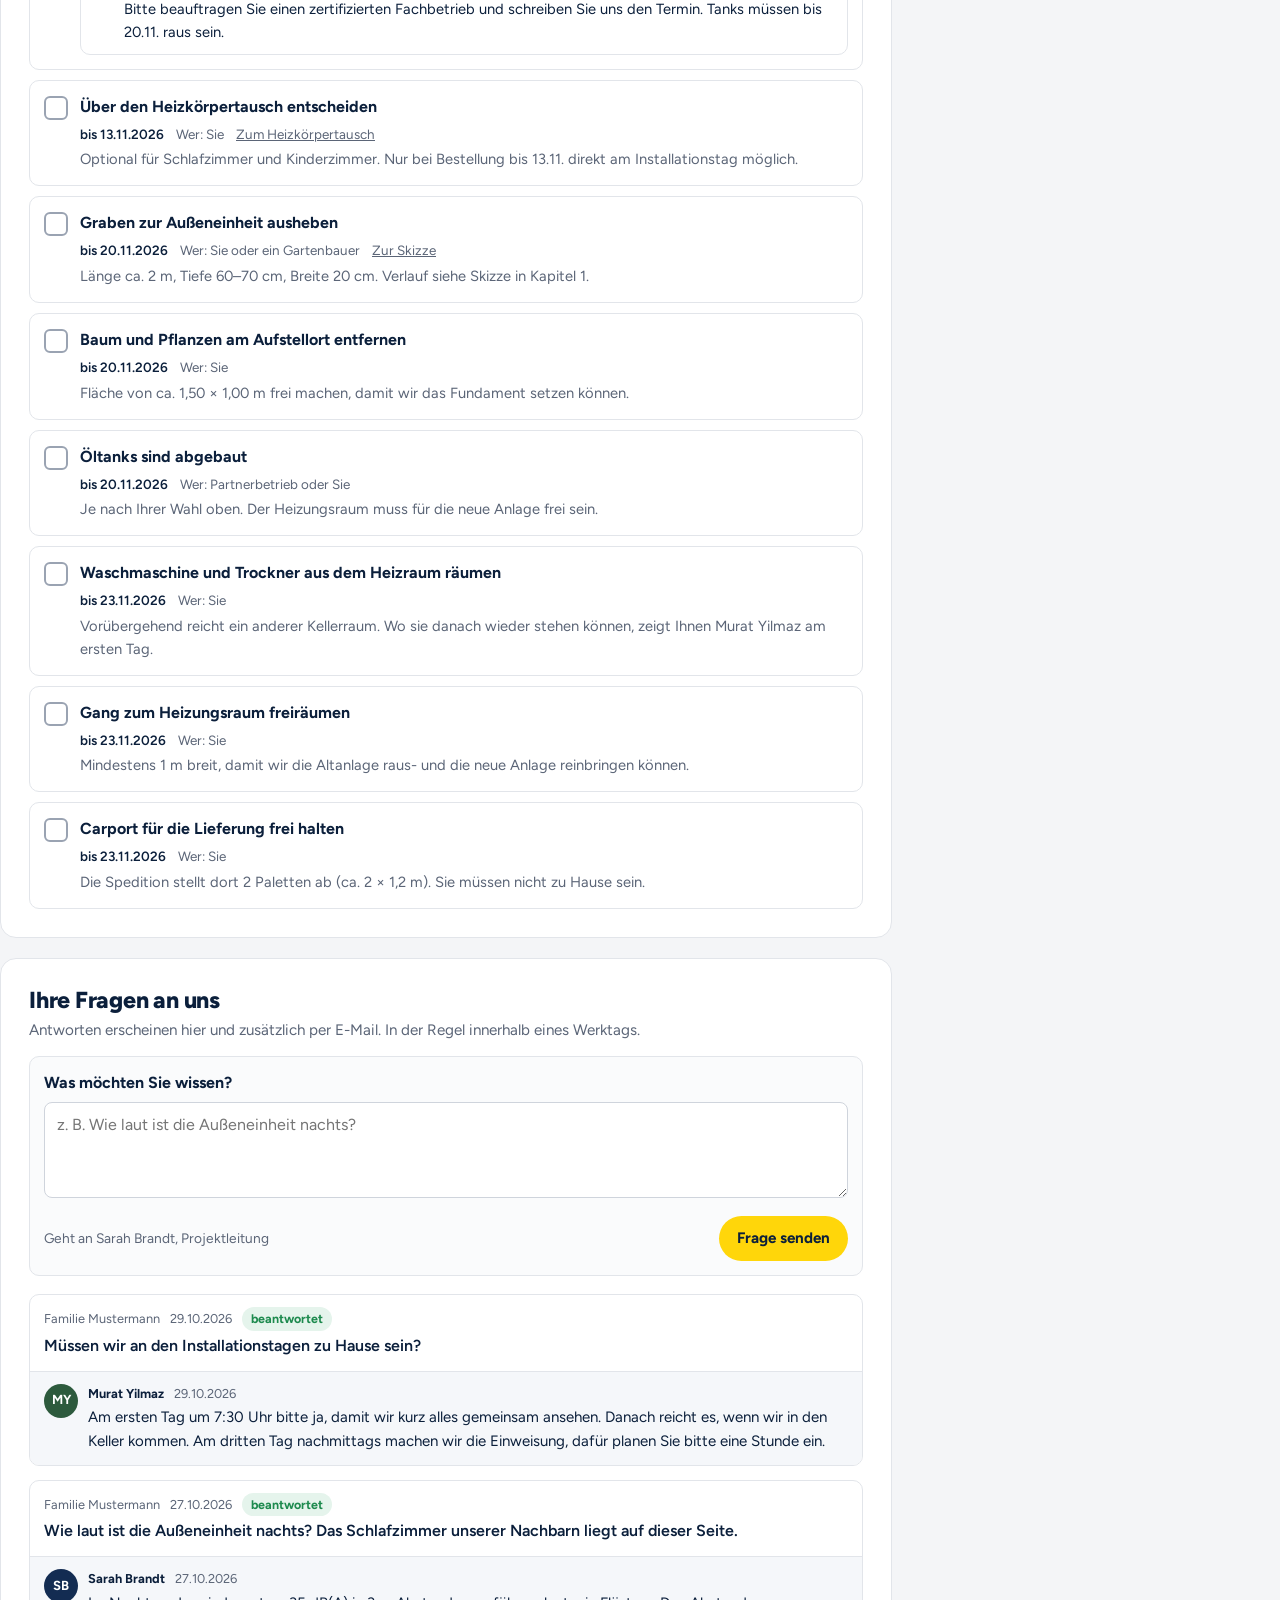
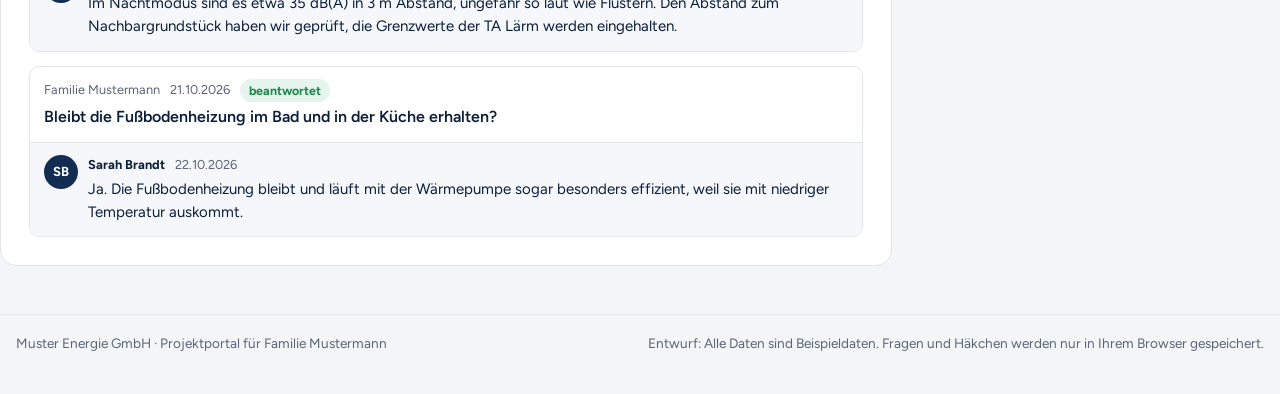
==== commit 171227cb: "Scrollen am Handy repariert, Dennis Karpfen als Ansprechpartner Co-Authored-By: Claude Opus 5.5 <nor" ====
--- a/index.html
+++ b/index.html
@@ -574,6 +574,7 @@
 
 const PEOPLE = {
   sb:{name:'Sarah Brandt', role:'Projektleitung · Ihre erste Ansprechpartnerin', init:'SB', color:'#132c52', tel:'+49 561 123456-12', mail:'s.brandt@muster-energie.de', lead:true},
+  dk:{name:'Dennis Karpfen', role:'Technische Planung · Fragen zu Heizlast und Auslegung', init:'DK', color:'#4a3b78', tel:'+49 561 123456-22', mail:'d.karpfen@muster-energie.de'},
   my:{name:'Murat Yilmaz', role:'Montageleiter · Installation vor Ort', init:'MY', color:'#2d5a3d', tel:'+49 561 123456-30', mail:'m.yilmaz@muster-energie.de'},
   lh:{name:'Lena Hoffmann', role:'Förderung & Rechnungen', init:'LH', color:'#7a4a12', tel:'+49 561 123456-41', mail:'foerderung@muster-energie.de'},
   ks:{name:'Kundenservice', role:'Mo–Fr 8–18 Uhr', init:'KS', color:'#5b6577', tel:'+49 561 123456-0', mail:'service@muster-energie.de'},
@@ -758,7 +759,7 @@
 (function(){
   const links=[...document.querySelectorAll('.topnav a')];
   const map=new Map(links.map(a=>[a.getAttribute('href').slice(1),a]));
-  const io=new IntersectionObserver(es=>{ es.forEach(e=>{ if(e.isIntersecting){ links.forEach(l=>l.classList.remove('active')); const a=map.get(e.target.id); if(a){ a.classList.add('active'); a.scrollIntoView({block:'nearest',inline:'nearest'}); } } }); },{rootMargin:'-45% 0px -50% 0px'});
+  const io=new IntersectionObserver(es=>{ es.forEach(e=>{ if(e.isIntersecting){ links.forEach(l=>l.classList.remove('active')); const a=map.get(e.target.id); if(a){ a.classList.add('active'); const nav=a.parentElement; const x=a.offsetLeft-nav.offsetLeft; if(x<nav.scrollLeft||x+a.offsetWidth>nav.scrollLeft+nav.clientWidth){ nav.scrollTo({left:Math.max(0,x-16)}); } } } }); },{rootMargin:'-45% 0px -50% 0px'});
   map.forEach((a,id)=>{ const s=document.getElementById(id); if(s) io.observe(s); });
 })();
 </script>
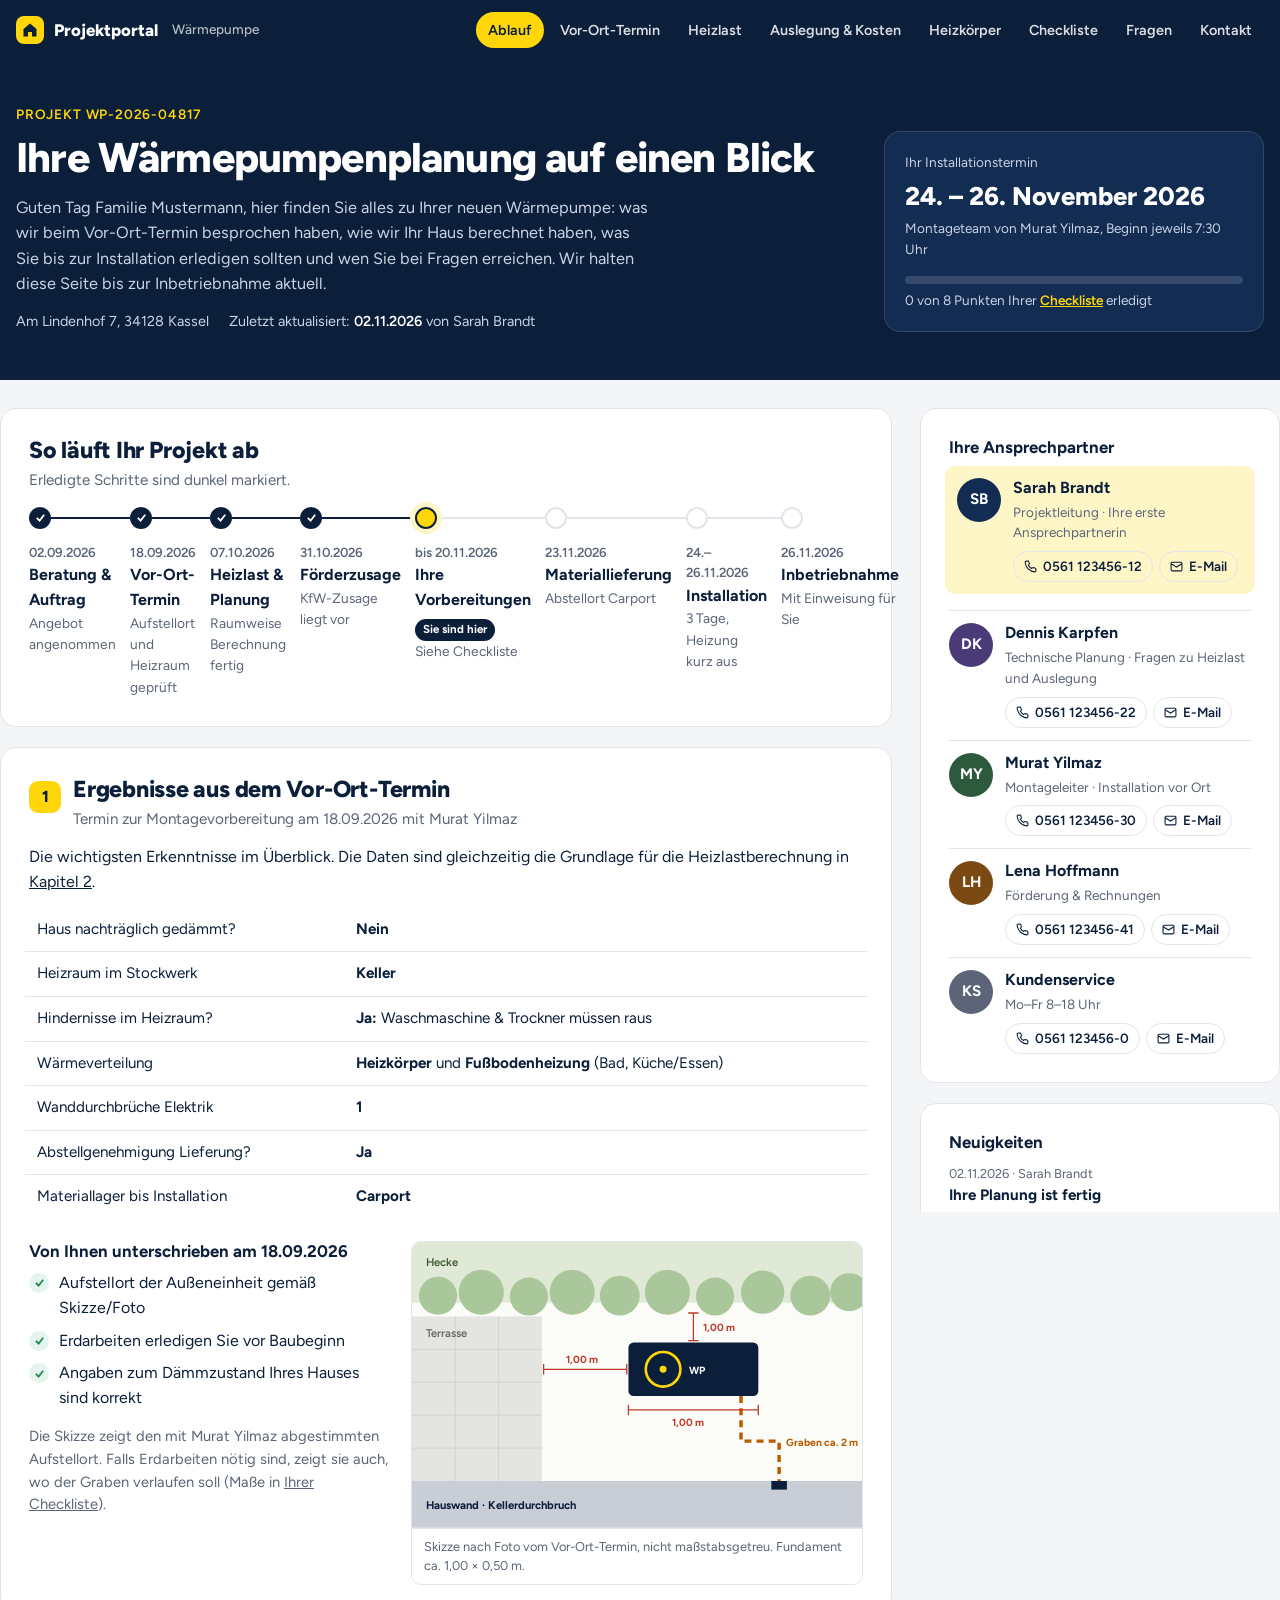
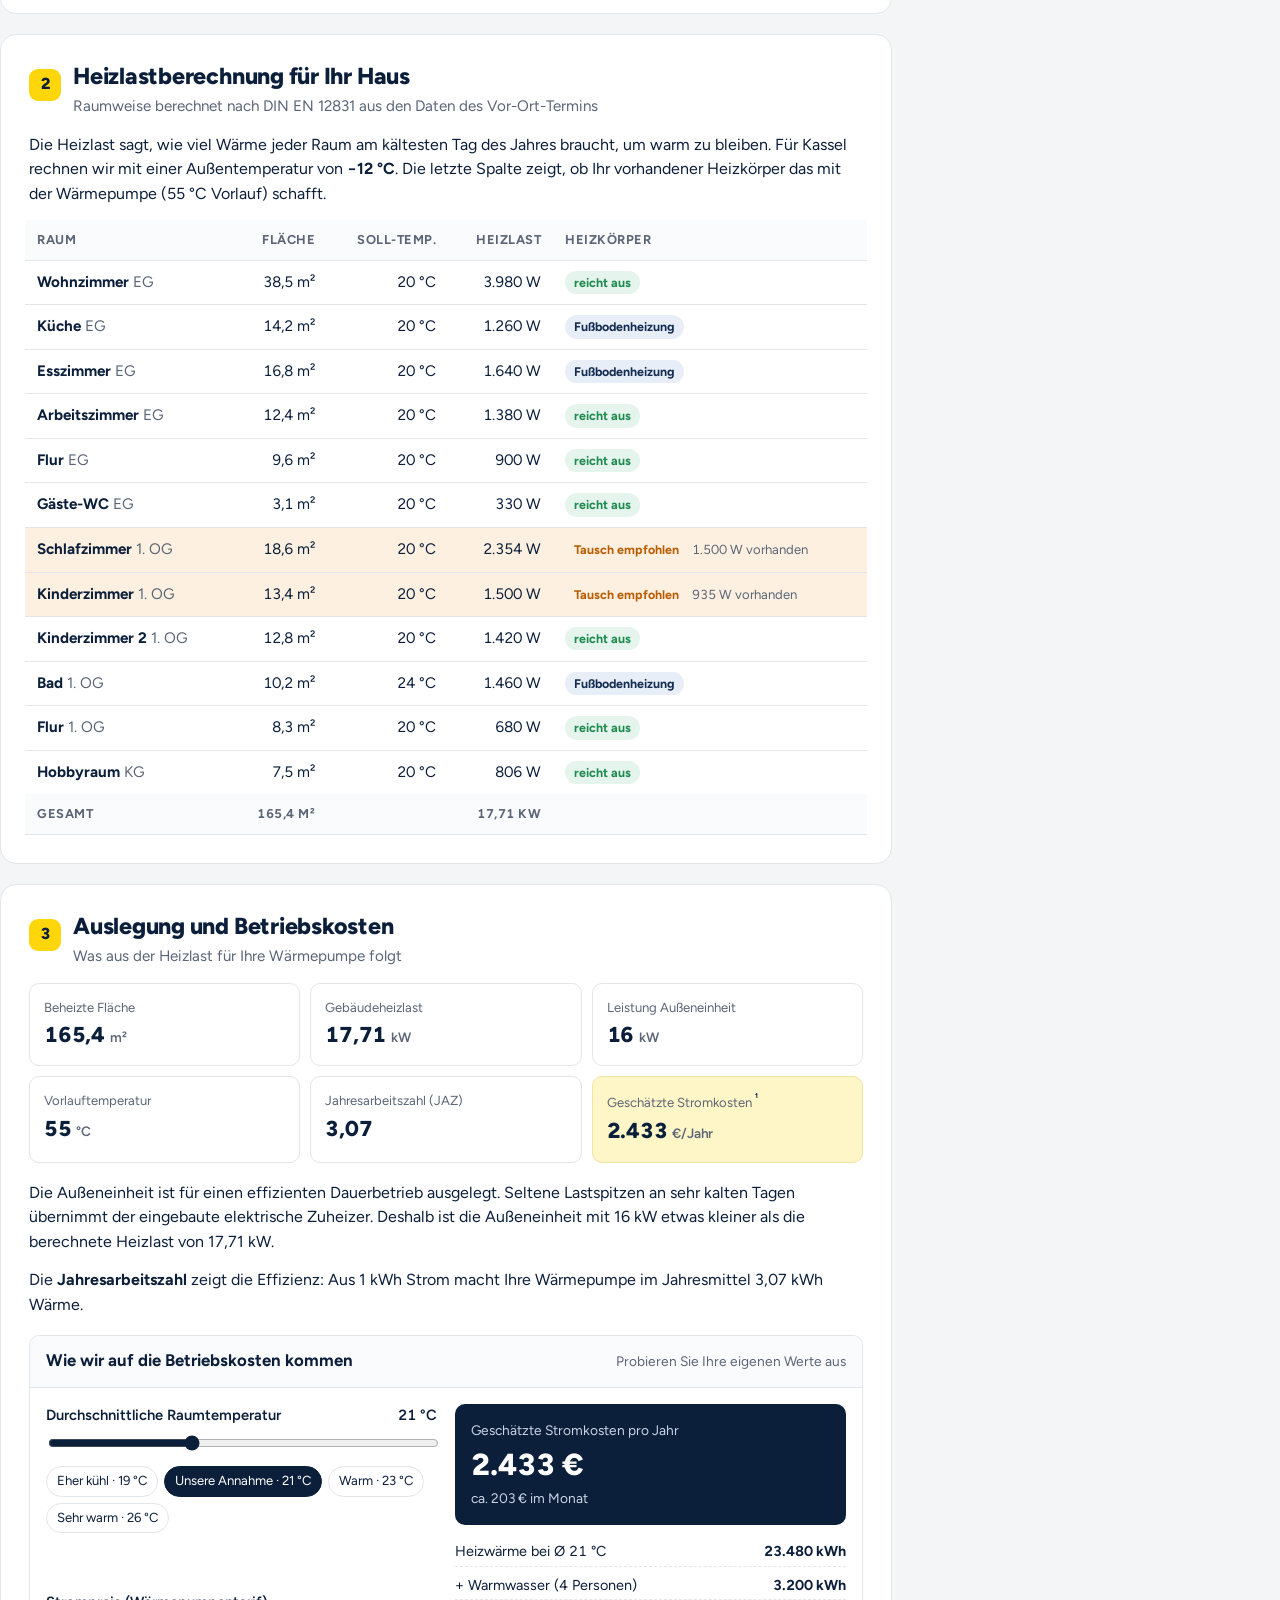
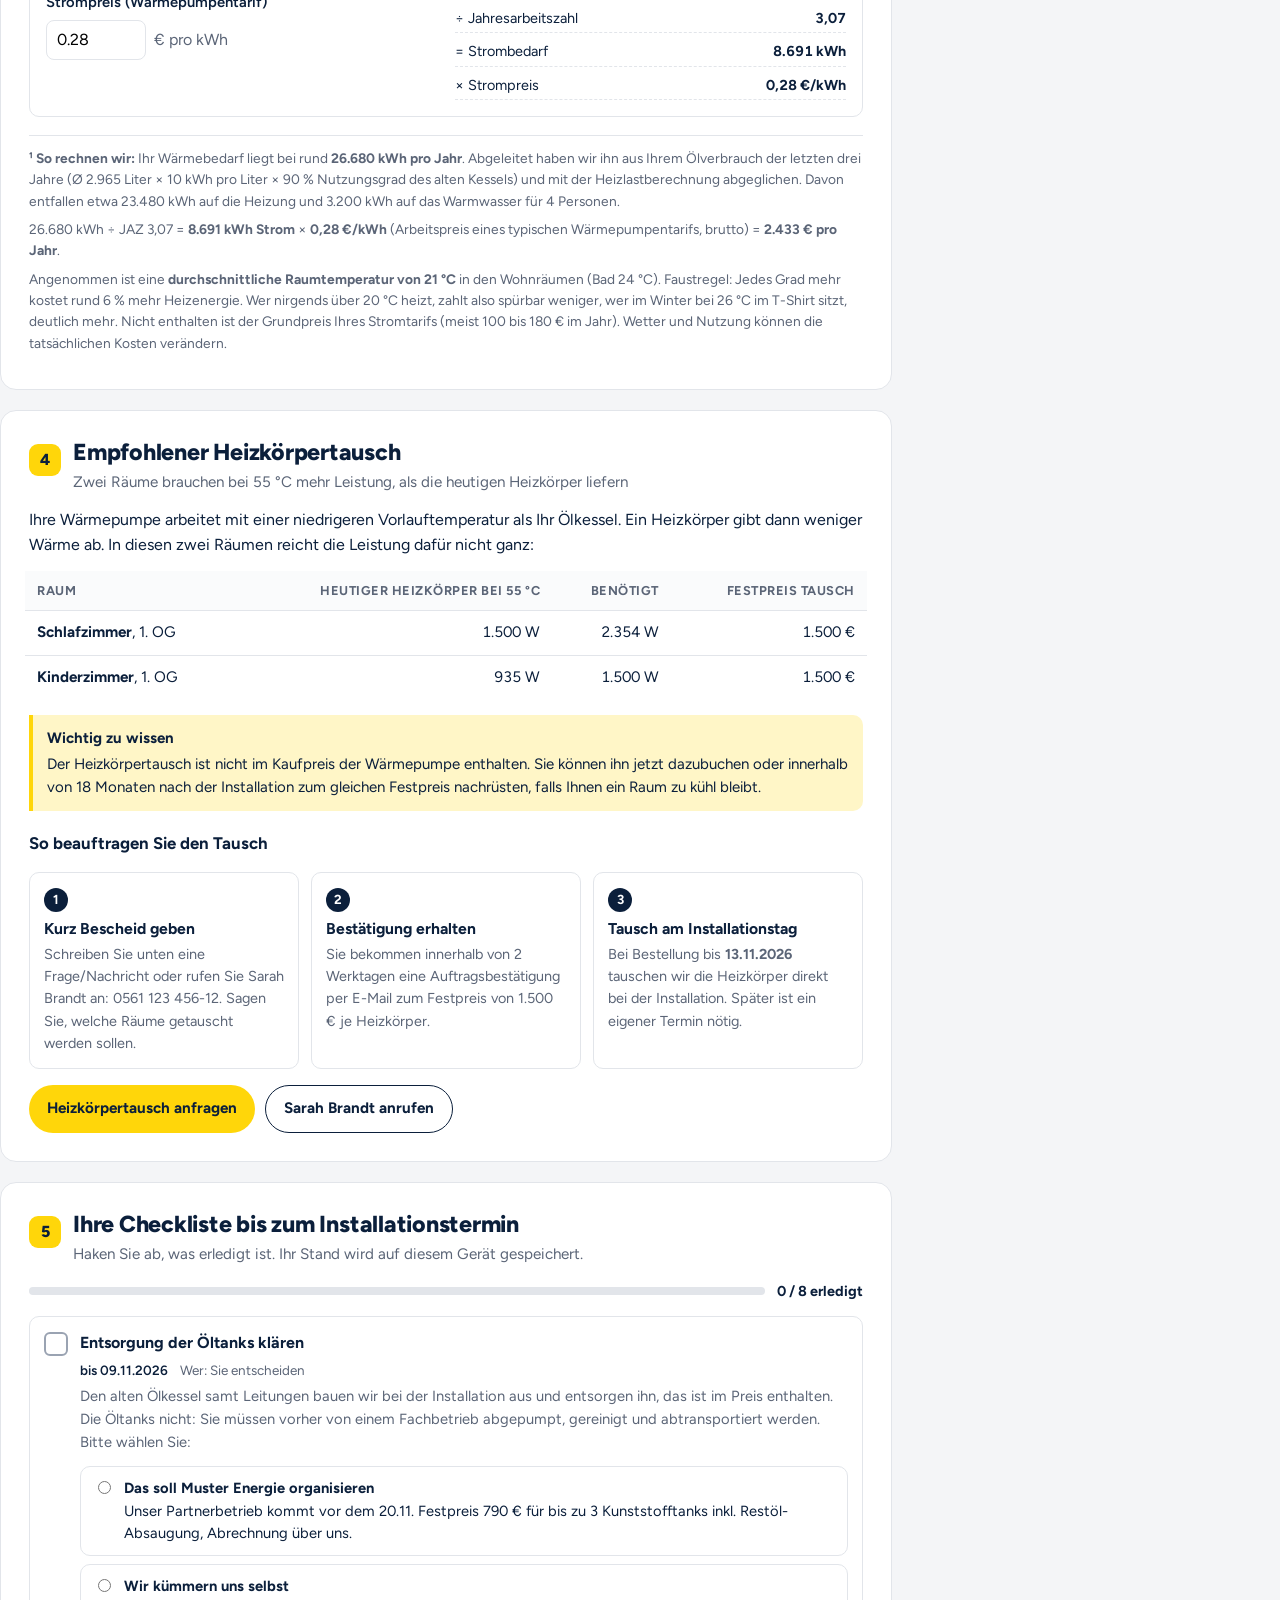
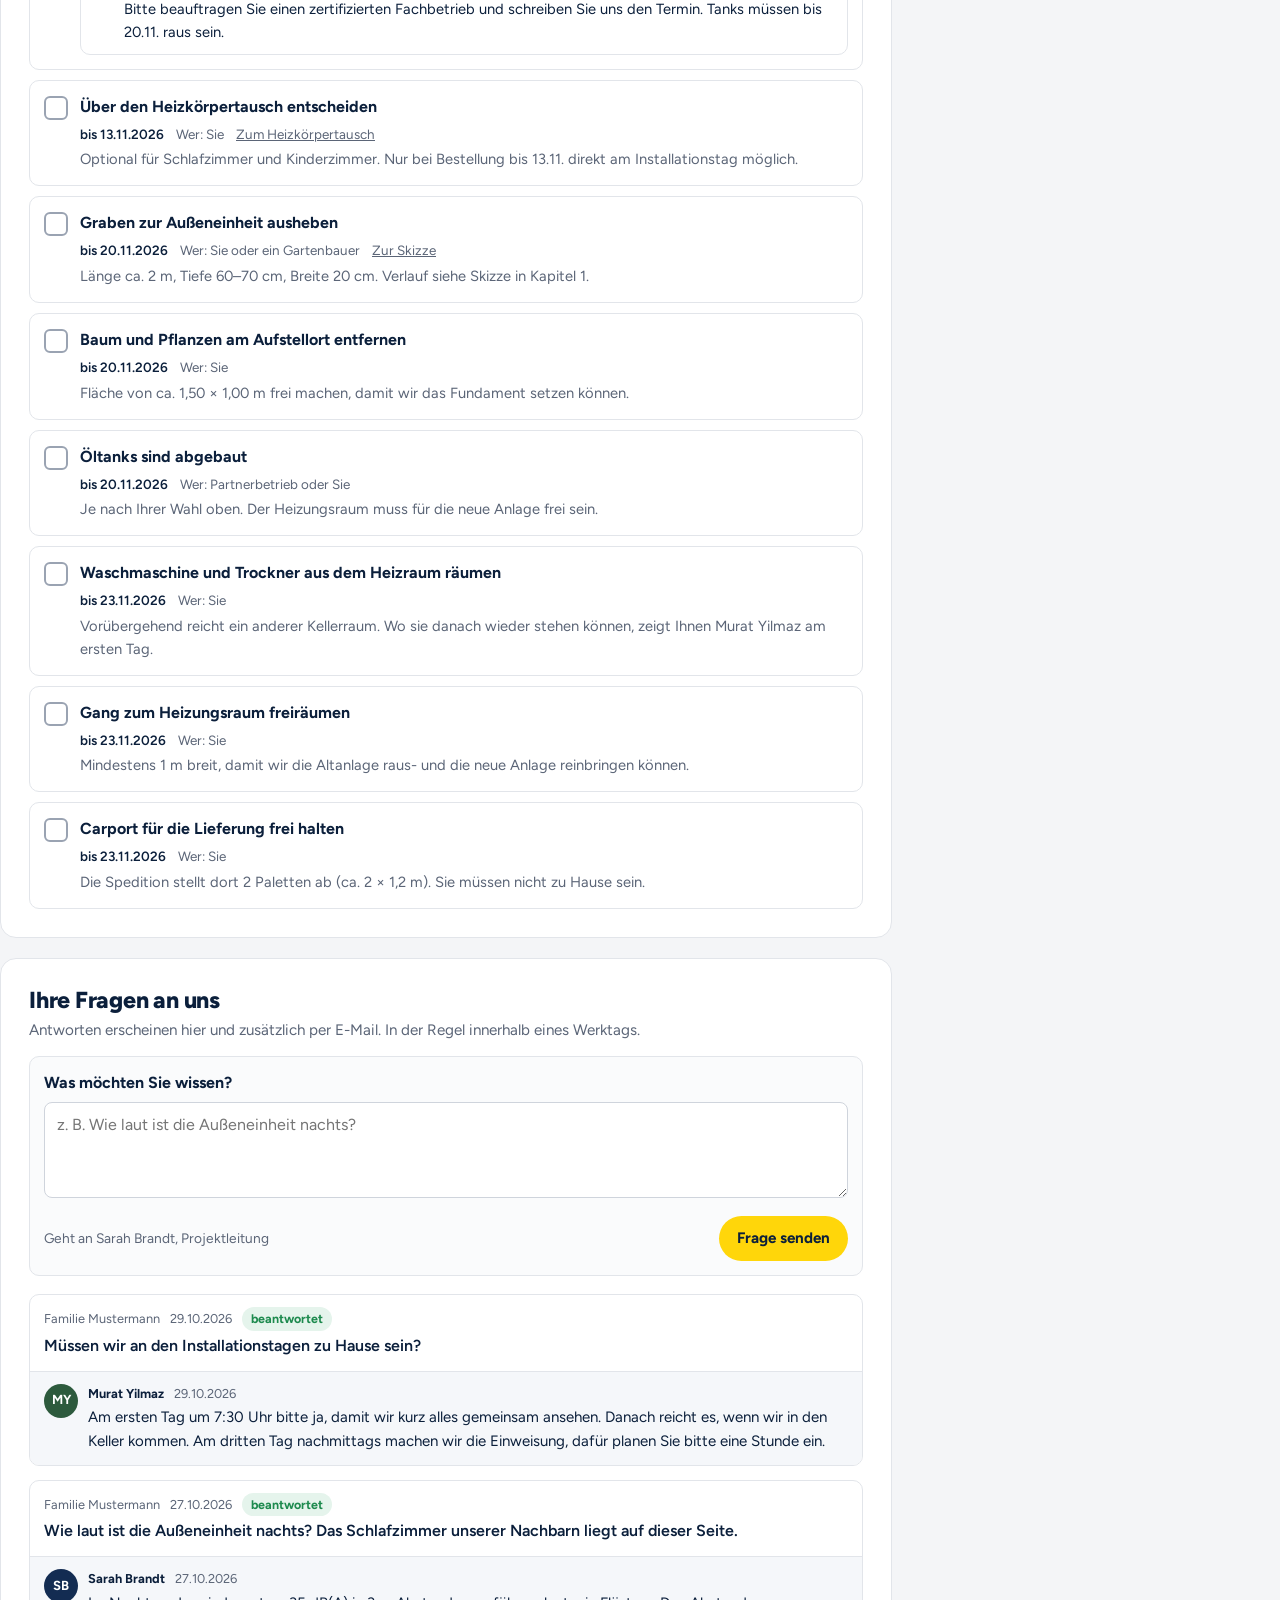
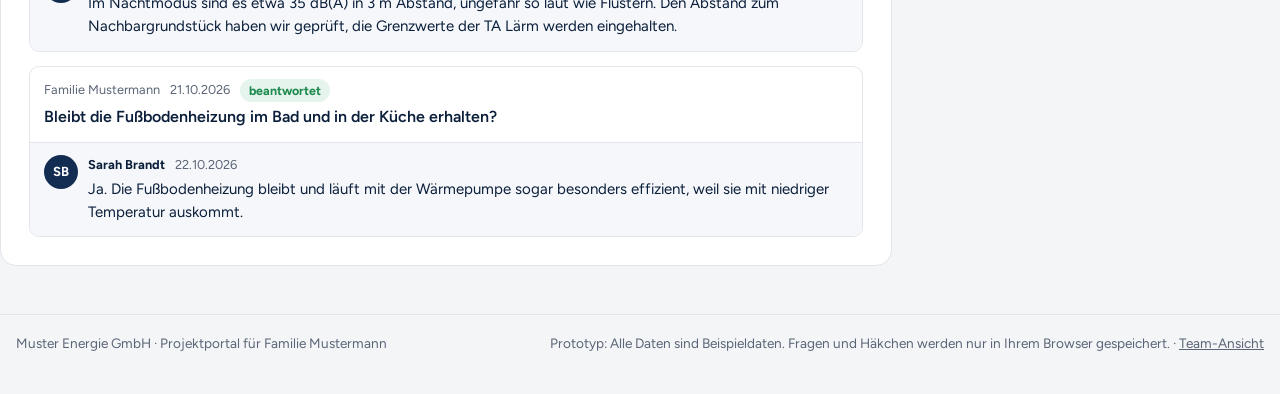
==== commit b7aa608d: "Team-Ansicht und Live-Demo-Modus Kundenansicht und Team-Ansicht teilen sich den Browser-Speicher: Fr" ====
--- a/index.html
+++ b/index.html
@@ -8,283 +8,7 @@
 <link rel="preconnect" href="https://fonts.googleapis.com">
 <link rel="preconnect" href="https://fonts.gstatic.com" crossorigin>
 <link href="https://fonts.googleapis.com/css2?family=Figtree:wght@400;500;600;700;800&display=swap" rel="stylesheet">
-<style>
-:root{
-  --navy:#0b1f3b;
-  --navy-2:#132c52;
-  --yellow:#ffd60a;
-  --yellow-soft:#fff6c7;
-  --bg:#f4f5f7;
-  --card:#ffffff;
-  --text:#0b1f3b;
-  --muted:#5b6577;
-  --line:#e2e5ea;
-  --green:#1d8a4e;
-  --green-soft:#e5f4ec;
-  --orange:#b85c00;
-  --orange-soft:#fdf0e1;
-  --radius:16px;
-  --radius-sm:10px;
-  --gutter:16px;
-}
-*{box-sizing:border-box}
-html{scroll-behavior:smooth;scroll-padding-top:76px}
-body{margin:0;background:var(--bg);color:var(--text);font-family:Figtree,system-ui,-apple-system,"Segoe UI",sans-serif;font-size:16px;line-height:1.55;-webkit-font-smoothing:antialiased}
-a{color:inherit}
-h1,h2,h3{line-height:1.2;margin:0}
-h2{font-size:1.45rem;font-weight:800;letter-spacing:-.01em}
-h3{font-size:1.05rem;font-weight:700}
-p{margin:0 0 .8em}
-.num{font-variant-numeric:tabular-nums}
-button{font:inherit;cursor:pointer}
-
-/* Header */
-.topbar{position:sticky;top:0;z-index:20;background:var(--navy);color:#fff}
-.topbar-inner{max-width:1400px;margin:0 auto;padding:0 var(--gutter);height:60px;display:flex;align-items:center;gap:16px}
-.brand{display:flex;align-items:center;gap:10px;font-weight:800;font-size:1.05rem;text-decoration:none;white-space:nowrap}
-.brand-mark{width:28px;height:28px;border-radius:8px;background:var(--yellow);display:grid;place-items:center}
-.brand small{font-weight:500;opacity:.7;font-size:.85rem;margin-left:4px}
-.topnav{display:flex;gap:4px;margin-left:auto;overflow-x:auto;scrollbar-width:none}
-.topnav::-webkit-scrollbar{display:none}
-.topnav a{color:#fff;text-decoration:none;font-size:.9rem;font-weight:600;padding:7px 12px;border-radius:999px;white-space:nowrap;opacity:.85}
-.topnav a:hover{background:rgba(255,255,255,.1);opacity:1}
-.topnav a.active{background:var(--yellow);color:var(--navy);opacity:1}
-@media (max-width:899px){
-  .topbar-inner{height:auto;flex-wrap:wrap;padding-top:10px;padding-bottom:8px;gap:8px}
-  .topnav{margin-left:0;width:calc(100% + 2*var(--gutter));margin-right:calc(-1*var(--gutter));padding-right:var(--gutter)}
-  .topnav a{padding:6px 11px;font-size:.85rem}
-  html{scroll-padding-top:104px}
-}
-
-/* Hero */
-.hero{background:var(--navy);color:#fff;padding:28px 0 32px}
-.wrap{max-width:1400px;margin:0 auto;padding:0 var(--gutter)}
-.hero-grid{display:grid;gap:24px}
-.eyebrow{font-size:.85rem;font-weight:600;color:var(--yellow);text-transform:uppercase;letter-spacing:.06em;margin-bottom:8px}
-.hero h1{font-size:clamp(1.7rem,4vw,2.6rem);font-weight:800;letter-spacing:-.02em;margin-bottom:12px}
-.hero p.lead{color:#c9d3e3;max-width:640px;font-size:1.02rem}
-.hero-meta{display:flex;flex-wrap:wrap;gap:8px 20px;font-size:.9rem;color:#c9d3e3;margin-top:14px}
-.hero-meta b{color:#fff;font-weight:600}
-.next-card{background:var(--navy-2);border:1px solid rgba(255,255,255,.12);border-radius:var(--radius);padding:20px}
-.next-card .label{font-size:.85rem;color:#c9d3e3}
-.next-card .big{font-size:1.6rem;font-weight:800;margin:4px 0 2px}
-.next-card .days{display:inline-block;background:var(--yellow);color:var(--navy);font-weight:700;border-radius:999px;padding:3px 12px;font-size:.88rem;margin-top:8px}
-.progress{height:8px;background:rgba(255,255,255,.15);border-radius:999px;overflow:hidden;margin:16px 0 6px}
-.progress span{display:block;height:100%;background:var(--yellow);border-radius:999px;transition:width .4s}
-.next-card .small{font-size:.85rem;color:#c9d3e3}
-.next-card a.inline{color:var(--yellow);font-weight:600}
-@media (min-width:900px){.hero-grid{grid-template-columns:1fr 380px;align-items:end}.hero{padding:44px 0 48px}}
-
-/* Layout */
-.layout{display:grid;gap:20px;padding:24px 0 48px}
-@media (min-width:1100px){
-  .layout{grid-template-columns:minmax(0,1fr) 360px;gap:28px;padding-top:28px}
-  .side{position:sticky;top:80px;align-self:start;max-height:calc(100vh - 96px);overflow:auto;scrollbar-width:thin}
-}
-.main{display:flex;flex-direction:column;gap:20px;min-width:0}
-.side{display:flex;flex-direction:column;gap:20px}
-.card{background:var(--card);border-radius:var(--radius);padding:22px;border:1px solid var(--line)}
-@media (min-width:700px){.card{padding:28px}}
-.sec-head{display:flex;align-items:baseline;gap:12px;margin-bottom:14px}
-.sec-no{flex:none;width:32px;height:32px;border-radius:9px;background:var(--yellow);color:var(--navy);font-weight:800;display:grid;place-items:center;font-size:1rem;transform:translateY(5px)}
-.sec-head p{margin:4px 0 0;color:var(--muted);font-size:.95rem}
-.muted{color:var(--muted)}
-.tag{display:inline-block;font-size:.78rem;font-weight:700;border-radius:999px;padding:2px 9px;white-space:nowrap}
-.tag.ok{background:var(--green-soft);color:var(--green)}
-.tag.warn{background:var(--orange-soft);color:var(--orange)}
-.tag.info{background:#e8eef8;color:var(--navy-2)}
-
-/* Timeline */
-.tl{list-style:none;margin:6px 0 0;padding:0;position:relative}
-.tl li{position:relative;padding:0 0 20px 34px}
-.tl li:last-child{padding-bottom:0}
-.tl li::before{content:"";position:absolute;left:10px;top:22px;bottom:-2px;width:2px;background:var(--line)}
-.tl li:last-child::before{display:none}
-.tl li.done::before{background:var(--navy)}
-.dot{position:absolute;left:0;top:2px;width:22px;height:22px;border-radius:50%;border:2px solid var(--line);background:#fff;display:grid;place-items:center}
-.tl li.done .dot{background:var(--navy);border-color:var(--navy)}
-.tl li.now .dot{border-color:var(--navy);background:var(--yellow);box-shadow:0 0 0 5px var(--yellow-soft)}
-.tl .when{font-size:.82rem;font-weight:600;color:var(--muted)}
-.tl .what{font-weight:700}
-.tl .desc{font-size:.92rem;color:var(--muted)}
-.tl li.now .what::after{content:"Sie sind hier";margin-left:8px;font-size:.72rem;font-weight:700;background:var(--navy);color:#fff;border-radius:999px;padding:2px 8px;vertical-align:2px}
-@media (min-width:1100px){
-  .tl{display:grid;grid-template-columns:repeat(var(--n),1fr);gap:0}
-  .tl li{padding:36px 14px 0 0}
-  .tl li::before{left:22px;right:0;top:10px;bottom:auto;width:auto;height:2px}
-  .tl li:last-child::before{display:none}
-  .dot{top:0}
-  .tl .desc{font-size:.86rem}
-  .tl li.now .what::after{display:block;width:max-content;margin:6px 0 0}
-}
-
-/* Updates */
-.updates{list-style:none;margin:0;padding:0}
-.updates li{padding:12px 0;border-top:1px solid var(--line)}
-.updates li:first-child{border-top:0;padding-top:0}
-.updates .u-meta{font-size:.8rem;color:var(--muted)}
-.updates .u-title{font-weight:700;font-size:.95rem}
-.updates .u-text{font-size:.9rem;color:var(--muted);margin-top:2px}
-
-/* Tables */
-.tbl-wrap{overflow-x:auto;margin:0 calc(-1 * 4px)}
-table{width:100%;border-collapse:collapse;font-size:.95rem}
-th,td{text-align:left;padding:10px 12px;border-bottom:1px solid var(--line);vertical-align:top}
-th{font-size:.8rem;text-transform:uppercase;letter-spacing:.04em;color:var(--muted);font-weight:700;background:#fafbfc}
-td.r,th.r{text-align:right}
-tbody tr:last-child td{border-bottom:0}
-tr.hl td{background:var(--orange-soft)}
-td.r{white-space:nowrap}
-@media (max-width:599px){
-  #roomTable thead{display:none}
-  #roomTable tbody tr{display:flex;flex-wrap:wrap;align-items:baseline;border-bottom:1px solid var(--line);padding:10px 4px}
-  #roomTable tbody tr.hl{background:var(--orange-soft)}
-  #roomTable tbody td{border:0;padding:0;background:none}
-  #roomTable tbody td:nth-child(1){flex:0 0 calc(100% - 96px)}
-  #roomTable tbody td:nth-child(4){order:2;font-weight:700;flex:0 0 96px;text-align:right}
-  #roomTable tbody td:nth-child(2),#roomTable tbody td:nth-child(3){order:3;font-size:.85rem;color:var(--muted);text-align:left;margin-right:12px}
-  #roomTable tbody td:nth-child(5){order:4;flex-basis:100%;margin-top:6px}
-  #roomTable tfoot tr{display:flex;justify-content:space-between}
-  #radTable thead{display:none}
-  #radTable tbody tr{display:block;padding:10px 4px;border-bottom:1px solid var(--line)}
-  #radTable tbody td:first-child{display:block}
-  #radTable tbody td{display:flex;justify-content:space-between;border:0;padding:2px 0}
-  #radTable tbody td[data-l]::before{content:attr(data-l);color:var(--muted)}
-  #roomTable tfoot th:nth-child(3),#roomTable tfoot th:nth-child(5){display:none}
-}
-.facts{display:grid;grid-template-columns:1fr;border:1px solid var(--line);border-radius:var(--radius-sm);overflow:hidden}
-.facts div{display:flex;justify-content:space-between;gap:16px;padding:11px 14px;border-top:1px solid var(--line)}
-.facts div:first-child{border-top:0}
-.facts dt{color:var(--muted)}
-.facts dd{margin:0;font-weight:700;text-align:right}
-@media (min-width:700px){
-  .facts{grid-template-columns:1fr 1fr}
-  .facts div:nth-child(2){border-top:0}
-  .facts div:nth-child(odd){border-right:1px solid var(--line)}
-}
-
-.signed{list-style:none;padding:0;margin:0;display:grid;gap:8px}
-.signed li{display:flex;gap:10px;align-items:flex-start}
-.check-ic{flex:none;width:20px;height:20px;border-radius:50%;background:var(--green-soft);display:grid;place-items:center;margin-top:2px}
-
-.split{display:grid;gap:20px;margin-top:22px}
-@media (min-width:800px){.split{grid-template-columns:1fr 1.25fr;align-items:start}}
-.sketch{border:1px solid var(--line);border-radius:var(--radius-sm);background:#fbfbf8;overflow:hidden}
-.sketch svg{display:block;width:100%;height:auto}
-.sketch figcaption{font-size:.8rem;color:var(--muted);padding:8px 12px;border-top:1px solid var(--line);background:#fff}
-
-/* KPI */
-.kpis{display:grid;grid-template-columns:repeat(2,1fr);gap:10px;margin:4px 0 18px}
-@media (min-width:700px){.kpis{grid-template-columns:repeat(3,1fr)}}
-.kpi{border:1px solid var(--line);border-radius:var(--radius-sm);padding:14px}
-.kpi .k{font-size:.82rem;color:var(--muted)}
-.kpi .v{font-size:1.35rem;font-weight:800;letter-spacing:-.01em}
-.kpi .v small{font-size:.85rem;font-weight:600;color:var(--muted)}
-.kpi.accent{background:var(--yellow-soft);border-color:#f3e3a0}
-.kpi sup a{text-decoration:none;color:var(--navy-2);font-weight:700}
-
-.calc{margin-top:18px;border:1px solid var(--line);border-radius:var(--radius-sm);overflow:hidden}
-.calc-head{padding:14px 16px;background:#fafbfc;border-bottom:1px solid var(--line);display:flex;flex-wrap:wrap;justify-content:space-between;gap:8px;align-items:baseline}
-.calc-body{padding:16px;display:grid;gap:18px}
-@media (min-width:800px){.calc-body{grid-template-columns:1fr 1fr}}
-.field label{display:flex;justify-content:space-between;font-weight:600;font-size:.92rem;margin-bottom:6px}
-input[type=range]{width:100%;accent-color:var(--navy)}
-.presets{display:flex;flex-wrap:wrap;gap:6px;margin-top:8px}
-.presets button{border:1px solid var(--line);background:#fff;border-radius:999px;padding:4px 10px;font-size:.82rem;color:var(--navy)}
-.presets button.on{background:var(--navy);color:#fff;border-color:var(--navy)}
-.price-in{display:flex;align-items:center;gap:8px}
-.price-in input{width:100px;font:inherit;padding:7px 10px;border:1px solid var(--line);border-radius:8px}
-.result{background:var(--navy);color:#fff;border-radius:var(--radius-sm);padding:16px}
-.result .big{font-size:1.9rem;font-weight:800}
-.result .small{font-size:.86rem;color:#c9d3e3}
-.steps{font-size:.9rem;margin:0;padding:0;list-style:none;display:grid;gap:4px}
-.steps li{display:flex;justify-content:space-between;gap:12px;border-bottom:1px dashed var(--line);padding:3px 0}
-.steps li b{white-space:nowrap}
-.footnote{font-size:.86rem;color:var(--muted);border-top:1px solid var(--line);margin-top:18px;padding-top:12px}
-.footnote p{margin:0 0 .5em}
-
-.note{border-left:4px solid var(--yellow);background:var(--yellow-soft);padding:12px 14px;border-radius:0 var(--radius-sm) var(--radius-sm) 0;font-size:.94rem;margin-top:16px}
-.note b{display:block;margin-bottom:2px}
-
-.howto{display:grid;gap:12px;margin-top:18px;counter-reset:h}
-@media (min-width:800px){.howto{grid-template-columns:repeat(3,1fr)}}
-.howto > div{border:1px solid var(--line);border-radius:var(--radius-sm);padding:14px;position:relative}
-.howto > div::before{counter-increment:h;content:counter(h);display:inline-grid;place-items:center;width:24px;height:24px;border-radius:50%;background:var(--navy);color:#fff;font-weight:700;font-size:.82rem;margin-bottom:8px}
-.howto h3{font-size:.98rem;margin-bottom:4px}
-.howto p{font-size:.9rem;color:var(--muted);margin:0}
-.btn-row{display:flex;flex-wrap:wrap;gap:10px;margin-top:16px}
-.btn{display:inline-flex;align-items:center;gap:8px;border:0;border-radius:999px;padding:11px 18px;font-weight:700;text-decoration:none;font-size:.95rem}
-.btn.primary{background:var(--yellow);color:var(--navy)}
-.btn.primary:hover{background:#ffcc00}
-.btn.ghost{background:#fff;color:var(--navy);border:1.5px solid var(--navy)}
-.btn.ghost:hover{background:#f0f2f6}
-
-/* Checklist */
-.cl-progress{display:flex;align-items:center;gap:12px;margin-bottom:14px}
-.cl-progress .bar{flex:1;height:8px;background:var(--line);border-radius:999px;overflow:hidden}
-.cl-progress .bar span{display:block;height:100%;background:var(--green);transition:width .3s}
-.cl-progress b{font-size:.9rem;white-space:nowrap}
-.cl{list-style:none;margin:0;padding:0;display:grid;gap:10px}
-.cl > li{border:1px solid var(--line);border-radius:var(--radius-sm);padding:14px;display:grid;grid-template-columns:auto 1fr;gap:4px 12px;transition:background .2s}
-.cl > li.done{background:#f7faf8}
-.cl > li.done .cl-title{text-decoration:line-through;text-decoration-color:rgba(11,31,59,.35);color:var(--muted)}
-.cl input[type=checkbox]{appearance:none;-webkit-appearance:none;width:24px;height:24px;border:2px solid #9aa3b2;border-radius:6px;margin:1px 0 0;display:grid;place-items:center;background:#fff;cursor:pointer}
-.cl input[type=checkbox]:checked{background:var(--green);border-color:var(--green)}
-.cl input[type=checkbox]:checked::after{content:"";width:6px;height:11px;border:solid #fff;border-width:0 2.5px 2.5px 0;transform:rotate(45deg) translate(-1px,-1px)}
-.cl input[type=checkbox]:focus-visible{outline:3px solid var(--yellow);outline-offset:2px}
-.cl-title{font-weight:700;cursor:pointer}
-.cl-meta{grid-column:2;display:flex;flex-wrap:wrap;gap:6px 12px;font-size:.84rem;color:var(--muted)}
-.cl-meta .due{font-weight:600;color:var(--navy)}
-.cl-desc{grid-column:2;font-size:.92rem;color:var(--muted)}
-.choice{grid-column:1 / -1;display:grid;gap:8px;margin-top:8px}
-@media (min-width:700px){.choice{grid-column:2}}
-.choice label{display:flex;gap:10px;align-items:flex-start;border:1.5px solid var(--line);border-radius:var(--radius-sm);padding:10px 12px;cursor:pointer;font-size:.92rem}
-.choice label:has(input:checked){border-color:var(--navy);background:#f3f6fb}
-.choice input{margin-top:4px;accent-color:var(--navy)}
-.choice b{display:block}
-
-/* Q&A */
-.ask{border:1px solid var(--line);border-radius:var(--radius-sm);padding:14px;background:#fafbfc}
-.ask label{font-weight:700;display:block;margin-bottom:6px}
-.ask textarea{width:100%;min-height:96px;font:inherit;border:1px solid #cfd4dc;border-radius:8px;padding:10px 12px;resize:vertical;background:#fff}
-.ask textarea:focus,.price-in input:focus{outline:3px solid var(--yellow);border-color:var(--navy)}
-.ask-foot{display:flex;flex-wrap:wrap;justify-content:space-between;align-items:center;gap:10px;margin-top:10px;font-size:.86rem;color:var(--muted)}
-.qa{list-style:none;margin:18px 0 0;padding:0;display:grid;gap:14px}
-.qa > li{border:1px solid var(--line);border-radius:var(--radius-sm);overflow:hidden}
-.q{padding:12px 14px}
-.q .meta,.a .meta{font-size:.8rem;color:var(--muted);display:flex;flex-wrap:wrap;gap:6px 10px;align-items:center;margin-bottom:3px}
-.q .txt{font-weight:600}
-.a{padding:12px 14px;background:#f5f7fa;border-top:1px solid var(--line);display:grid;grid-template-columns:auto 1fr;gap:10px}
-.a .txt{font-size:.94rem}
-.pending{padding:10px 14px;background:var(--orange-soft);color:var(--orange);font-size:.88rem;border-top:1px solid var(--line)}
-.av{width:34px;height:34px;border-radius:50%;display:grid;place-items:center;font-weight:700;font-size:.82rem;color:#fff;background:var(--navy-2);flex:none}
-
-/* Contacts */
-.contacts{display:grid;gap:12px}
-.person{display:grid;grid-template-columns:auto 1fr;gap:4px 12px;align-items:start}
-.person .av{width:44px;height:44px;font-size:.95rem;grid-row:span 2}
-.person .name{font-weight:700;line-height:1.25}
-.person .role{font-size:.84rem;color:var(--muted)}
-.person .links{grid-column:2;display:flex;flex-wrap:wrap;gap:6px;margin-top:4px}
-.person .links a{font-size:.84rem;font-weight:600;text-decoration:none;border:1px solid var(--line);border-radius:999px;padding:4px 10px;display:inline-flex;gap:6px;align-items:center}
-.person .links a:hover{border-color:var(--navy)}
-.person + .person{border-top:1px solid var(--line);padding-top:12px}
-.side h3{margin-bottom:12px}
-.lead-person{background:var(--yellow-soft);border-radius:var(--radius-sm);padding:12px;margin:-4px -4px 4px}
-
-footer{color:var(--muted);font-size:.85rem;padding:0 0 40px}
-footer .wrap{border-top:1px solid var(--line);padding-top:18px;display:flex;flex-wrap:wrap;gap:8px 24px;justify-content:space-between}
-
-.toast{position:fixed;left:50%;bottom:20px;transform:translateX(-50%) translateY(120%);background:var(--navy);color:#fff;padding:12px 18px;border-radius:12px;font-size:.92rem;font-weight:600;transition:transform .3s,opacity .3s;opacity:0;visibility:hidden;z-index:50;max-width:calc(100% - 32px)}
-.toast.show{transform:translateX(-50%) translateY(0);opacity:1;visibility:visible}
-
-@media print{
-  .topbar,.ask,.btn-row,.toast{display:none}
-  body{background:#fff}
-  .card{border:0;padding:0}
-  .side{position:static;max-height:none}
-}
-</style>
+<link rel="stylesheet" href="style.css">
 </head>
 <body>
 
@@ -535,89 +259,14 @@
 <footer>
   <div class="wrap">
     <span>Muster Energie GmbH · Projektportal für Familie Mustermann</span>
-    <span>Entwurf: Alle Daten sind Beispieldaten. Fragen und Häkchen werden nur in Ihrem Browser gespeichert.</span>
+    <span>Prototyp: Alle Daten sind Beispieldaten. Fragen und Häkchen werden nur in Ihrem Browser gespeichert. · <a href="team.html">Team-Ansicht</a></span>
   </div>
 </footer>
 
 <div class="toast" id="toast" role="status" aria-live="polite"></div>
 
+<script src="data.js"></script>
 <script>
-/* ===== Projektdaten: hier pflegen ===== */
-const INSTALL_DATE = new Date('2026-11-24T07:30:00');
-
-const TIMELINE = [
-  {s:'done', when:'02.09.2026', what:'Beratung & Auftrag', desc:'Angebot angenommen'},
-  {s:'done', when:'18.09.2026', what:'Vor-Ort-Termin', desc:'Aufstellort und Heizraum geprüft'},
-  {s:'done', when:'07.10.2026', what:'Heizlast & Planung', desc:'Raumweise Berechnung fertig'},
-  {s:'done', when:'31.10.2026', what:'Förderzusage', desc:'KfW-Zusage liegt vor'},
-  {s:'now',  when:'bis 20.11.2026', what:'Ihre Vorbereitungen', desc:'Siehe Checkliste'},
-  {s:'next', when:'23.11.2026', what:'Materiallieferung', desc:'Abstellort Carport'},
-  {s:'next', when:'24.–26.11.2026', what:'Installation', desc:'3 Tage, Heizung kurz aus'},
-  {s:'next', when:'26.11.2026', what:'Inbetriebnahme', desc:'Mit Einweisung für Sie'},
-];
-
-const ROOMS = [
-  // name, Stockwerk, m², °C, benötigte Heizlast W, vorhandene Leistung bei 55 °C (W) oder 'FBH'
-  ['Wohnzimmer','EG',38.5,20,3980,4200],
-  ['Küche','EG',14.2,20,1260,'FBH'],
-  ['Esszimmer','EG',16.8,20,1640,'FBH'],
-  ['Arbeitszimmer','EG',12.4,20,1380,1520],
-  ['Flur','EG',9.6,20,900,980],
-  ['Gäste-WC','EG',3.1,20,330,410],
-  ['Schlafzimmer','1. OG',18.6,20,2354,1500],
-  ['Kinderzimmer','1. OG',13.4,20,1500,935],
-  ['Kinderzimmer 2','1. OG',12.8,20,1420,1480],
-  ['Bad','1. OG',10.2,24,1460,'FBH'],
-  ['Flur','1. OG',8.3,20,680,760],
-  ['Hobbyraum','KG',7.5,20,806,880],
-];
-
-const PEOPLE = {
-  sb:{name:'Sarah Brandt', role:'Projektleitung · Ihre erste Ansprechpartnerin', init:'SB', color:'#132c52', tel:'+49 561 123456-12', mail:'s.brandt@muster-energie.de', lead:true},
-  dk:{name:'Dennis Karpfen', role:'Technische Planung · Fragen zu Heizlast und Auslegung', init:'DK', color:'#4a3b78', tel:'+49 561 123456-22', mail:'d.karpfen@muster-energie.de'},
-  my:{name:'Murat Yilmaz', role:'Montageleiter · Installation vor Ort', init:'MY', color:'#2d5a3d', tel:'+49 561 123456-30', mail:'m.yilmaz@muster-energie.de'},
-  lh:{name:'Lena Hoffmann', role:'Förderung & Rechnungen', init:'LH', color:'#7a4a12', tel:'+49 561 123456-41', mail:'foerderung@muster-energie.de'},
-  ks:{name:'Kundenservice', role:'Mo–Fr 8–18 Uhr', init:'KS', color:'#5b6577', tel:'+49 561 123456-0', mail:'service@muster-energie.de'},
-};
-
-const UPDATES = [
-  {d:'02.11.2026', by:'Sarah Brandt', t:'Ihre Planung ist fertig', x:'Heizlastberechnung und Auslegung sind jetzt hier für Sie hinterlegt.'},
-  {d:'31.10.2026', by:'Lena Hoffmann', t:'Förderzusage der KfW ist da', x:'Zugesagt sind 50 % der förderfähigen Kosten. Die Auszahlung beantragen wir nach der Inbetriebnahme mit Ihnen.'},
-  {d:'24.10.2026', by:'Sarah Brandt', t:'Installationstermin bestätigt', x:'24. bis 26.11.2026, Beginn jeweils 7:30 Uhr.'},
-];
-
-const CHECKLIST = [
-  {id:'tank', t:'Entsorgung der Öltanks klären', due:'09.11.2026', who:'Sie entscheiden',
-   d:'Den alten Ölkessel samt Leitungen bauen wir bei der Installation aus und entsorgen ihn, das ist im Preis enthalten. Die Öltanks nicht: Sie müssen vorher von einem Fachbetrieb abgepumpt, gereinigt und abtransportiert werden. Bitte wählen Sie:',
-   choice:[
-     {v:'wir', b:'Das soll Muster Energie organisieren', s:'Unser Partnerbetrieb kommt vor dem 20.11. Festpreis 790 € für bis zu 3 Kunststofftanks inkl. Restöl-Absaugung, Abrechnung über uns.'},
-     {v:'selbst', b:'Wir kümmern uns selbst', s:'Bitte beauftragen Sie einen zertifizierten Fachbetrieb und schreiben Sie uns den Termin. Tanks müssen bis 20.11. raus sein.'}
-   ]},
-  {id:'hk', t:'Über den Heizkörpertausch entscheiden', due:'13.11.2026', who:'Sie', d:'Optional für Schlafzimmer und Kinderzimmer. Nur bei Bestellung bis 13.11. direkt am Installationstag möglich.', link:['#heizkoerper','Zum Heizkörpertausch']},
-  {id:'graben', t:'Graben zur Außeneinheit ausheben', due:'20.11.2026', who:'Sie oder ein Gartenbauer', d:'Länge ca. 2 m, Tiefe 60–70 cm, Breite 20 cm. Verlauf siehe Skizze in Kapitel 1.', link:['#termin','Zur Skizze']},
-  {id:'baum', t:'Baum und Pflanzen am Aufstellort entfernen', due:'20.11.2026', who:'Sie', d:'Fläche von ca. 1,50 × 1,00 m frei machen, damit wir das Fundament setzen können.'},
-  {id:'oeltank', t:'Öltanks sind abgebaut', due:'20.11.2026', who:'Partnerbetrieb oder Sie', d:'Je nach Ihrer Wahl oben. Der Heizungsraum muss für die neue Anlage frei sein.'},
-  {id:'wasch', t:'Waschmaschine und Trockner aus dem Heizraum räumen', due:'23.11.2026', who:'Sie', d:'Vorübergehend reicht ein anderer Kellerraum. Wo sie danach wieder stehen können, zeigt Ihnen Murat Yilmaz am ersten Tag.'},
-  {id:'gang', t:'Gang zum Heizungsraum freiräumen', due:'23.11.2026', who:'Sie', d:'Mindestens 1 m breit, damit wir die Altanlage raus- und die neue Anlage reinbringen können.'},
-  {id:'carport', t:'Carport für die Lieferung frei halten', due:'23.11.2026', who:'Sie', d:'Die Spedition stellt dort 2 Paletten ab (ca. 2 × 1,2 m). Sie müssen nicht zu Hause sein.'},
-];
-
-const QA_SEED = [
-  {id:'s1', d:'29.10.2026', q:'Müssen wir an den Installationstagen zu Hause sein?', a:{p:'my', d:'29.10.2026', x:'Am ersten Tag um 7:30 Uhr bitte ja, damit wir kurz alles gemeinsam ansehen. Danach reicht es, wenn wir in den Keller kommen. Am dritten Tag nachmittags machen wir die Einweisung, dafür planen Sie bitte eine Stunde ein.'}},
-  {id:'s2', d:'27.10.2026', q:'Wie laut ist die Außeneinheit nachts? Das Schlafzimmer unserer Nachbarn liegt auf dieser Seite.', a:{p:'sb', d:'27.10.2026', x:'Im Nachtmodus sind es etwa 35 dB(A) in 3 m Abstand, ungefähr so laut wie Flüstern. Den Abstand zum Nachbargrundstück haben wir geprüft, die Grenzwerte der TA Lärm werden eingehalten.'}},
-  {id:'s3', d:'21.10.2026', q:'Bleibt die Fußbodenheizung im Bad und in der Küche erhalten?', a:{p:'sb', d:'22.10.2026', x:'Ja. Die Fußbodenheizung bleibt und läuft mit der Wärmepumpe sogar besonders effizient, weil sie mit niedriger Temperatur auskommt.'}},
-];
-
-/* ===== Hilfsfunktionen ===== */
-const $ = s => document.querySelector(s);
-const fmt = (n, d=0) => n.toLocaleString('de-DE',{minimumFractionDigits:d, maximumFractionDigits:d});
-const store = {
-  get(k, fb){ try{ const v = localStorage.getItem('wpaeb_'+k); return v ? JSON.parse(v) : fb; }catch(e){ return fb; } },
-  set(k, v){ try{ localStorage.setItem('wpaeb_'+k, JSON.stringify(v)); }catch(e){} }
-};
-const esc = s => String(s).replace(/[&<>"']/g, c => ({'&':'&amp;','<':'&lt;','>':'&gt;','"':'&quot;',"'":'&#39;'}[c]));
-function toast(msg){ const t=$('#toast'); t.textContent=msg; t.classList.add('show'); clearTimeout(toast._t); toast._t=setTimeout(()=>t.classList.remove('show'),3200); }
-
 /* Countdown */
 (function(){
   const days = Math.ceil((INSTALL_DATE - new Date())/86400000);
@@ -694,7 +343,8 @@
 })();
 
 /* Neuigkeiten */
-$('#updates').innerHTML = UPDATES.map(u => `<li><div class="u-meta">${u.d} · ${u.by}</div><div class="u-title">${u.t}</div><div class="u-text">${u.x}</div></li>`).join('');
+function renderUpdates(){ $('#updates').innerHTML = demo.updates().map(u => `<li><div class="u-meta">${esc(u.d)} · ${esc(u.by)}</div><div class="u-title">${esc(u.t)}</div><div class="u-text">${esc(u.x)}</div></li>`).join(''); }
+renderUpdates();
 
 /* Checkliste */
 (function(){
@@ -731,29 +381,49 @@
 })();
 
 /* Fragen & Antworten */
-(function(){
-  const own = store.get('questions', []);
-  function render(){
-    const all = [...own.slice().reverse(), ...QA_SEED];
-    $('#qa').innerHTML = all.map(i => {
-      const head = `<div class="q"><div class="meta"><span>Familie Mustermann</span><span>${i.d}</span>${i.a?'<span class="tag ok">beantwortet</span>':'<span class="tag warn">offen</span>'}</div><div class="txt">${esc(i.q)}</div></div>`;
-      if (i.a){ const p=PEOPLE[i.a.p]; return `<li>${head}<div class="a"><span class="av" style="background:${p.color}">${p.init}</span><div><div class="meta"><b style="color:var(--navy)">${p.name}</b><span>${i.a.d}</span></div><div class="txt">${esc(i.a.x)}</div></div></div></li>`; }
+let renderQA;
+(function(){
+  renderQA = function(){
+    const typing = store.get('typing', null);
+    $('#qa').innerHTML = demo.allQuestions().map(i => {
+      const head = `<div class="q"><div class="meta"><span>Familie Mustermann</span><span>${esc(i.d)}</span>${i.a?'<span class="tag ok">beantwortet</span>':'<span class="tag warn">offen</span>'}</div><div class="txt">${esc(i.q)}</div></div>`;
+      if (i.a){ const p=PEOPLE[i.a.p]||PEOPLE.sb; return `<li>${head}<div class="a"><span class="av" style="background:${p.color}">${p.init}</span><div><div class="meta"><b style="color:var(--navy)">${p.name}</b><span>${esc(i.a.d)}</span></div><div class="txt">${esc(i.a.x)}</div></div></div></li>`; }
+      if (typing && typing.id===i.id){ const p=PEOPLE[typing.p]||PEOPLE.sb; return `<li>${head}<div class="a"><span class="av" style="background:${p.color}">${p.init}</span><div><div class="meta"><b style="color:var(--navy)">${p.name}</b></div><div class="typing" aria-label="schreibt gerade">schreibt <span></span><span></span><span></span></div></div></div></li>`; }
       return `<li>${head}<div class="pending">Ihre Frage ist bei Sarah Brandt angekommen. Die Antwort erscheint hier, meist innerhalb eines Werktags.</div></li>`;
     }).join('');
-  }
+  };
   $('#askForm').addEventListener('submit', e => {
     e.preventDefault();
     const v = $('#q').value.trim(); if(!v) return;
-    own.push({id:'u'+Date.now(), d:new Date().toLocaleDateString('de-DE',{day:'2-digit',month:'2-digit',year:'numeric'}), q:v});
-    store.set('questions', own); $('#q').value=''; render();
+    const own = demo.questions(); const id='u'+Date.now();
+    own.push({id, d:today(), q:v});
+    store.set('questions', own); $('#q').value=''; renderQA();
     toast('Ihre Frage wurde gesendet.');
+    if (demo.auto()){
+      const ans = autoAnswerFor(v);
+      setTimeout(()=>{ if(demo.answers()[id]) return; store.set('typing',{id,p:ans.p}); renderQA(); }, 2500);
+      setTimeout(()=>{ if(demo.answers()[id]) return; demo.answer(id, ans.p, ans.x); renderQA(); toast('Neue Antwort von '+PEOPLE[ans.p].name); }, 7000);
+    }
   });
   $('#orderRad').addEventListener('click', () => {
     const q=$('#q'); q.value='Wir möchten den Heizkörpertausch im Schlafzimmer und im Kinderzimmer (1. OG) zum Festpreis beauftragen. Bitte schicken Sie uns die Auftragsbestätigung.';
     document.getElementById('fragen').scrollIntoView({behavior:'smooth'}); setTimeout(()=>q.focus({preventScroll:true}),500);
   });
-  render();
-})();
+  renderQA();
+})();
+
+/* Live-Abgleich mit der Team-Ansicht (anderer Tab, gleicher Browser) */
+window.addEventListener('storage', e => {
+  if (!e.key || !e.key.startsWith('wpaeb_')) return;
+  if (e.key==='wpaeb_answers'){
+    const before = e.oldValue ? Object.keys(JSON.parse(e.oldValue)) : [];
+    const now = JSON.parse(e.newValue||'{}');
+    const fresh = Object.keys(now).find(k=>!before.includes(k));
+    if (fresh) toast('Neue Antwort von '+(PEOPLE[now[fresh].p]||PEOPLE.sb).name);
+  }
+  if (e.key==='wpaeb_extraUpdates') toast('Neuigkeit vom Projektteam');
+  renderQA(); renderUpdates();
+});
 
 /* Aktiver Menüpunkt */
 (function(){
--- a/style.css
+++ b/style.css
@@ -0,0 +1,279 @@
+:root{
+  --navy:#0b1f3b;
+  --navy-2:#132c52;
+  --yellow:#ffd60a;
+  --yellow-soft:#fff6c7;
+  --bg:#f4f5f7;
+  --card:#ffffff;
+  --text:#0b1f3b;
+  --muted:#5b6577;
+  --line:#e2e5ea;
+  --green:#1d8a4e;
+  --green-soft:#e5f4ec;
+  --orange:#b85c00;
+  --orange-soft:#fdf0e1;
+  --radius:16px;
+  --radius-sm:10px;
+  --gutter:16px;
+}
+*{box-sizing:border-box}
+html{scroll-behavior:smooth;scroll-padding-top:76px}
+body{margin:0;background:var(--bg);color:var(--text);font-family:Figtree,system-ui,-apple-system,"Segoe UI",sans-serif;font-size:16px;line-height:1.55;-webkit-font-smoothing:antialiased}
+a{color:inherit}
+h1,h2,h3{line-height:1.2;margin:0}
+h2{font-size:1.45rem;font-weight:800;letter-spacing:-.01em}
+h3{font-size:1.05rem;font-weight:700}
+p{margin:0 0 .8em}
+.num{font-variant-numeric:tabular-nums}
+button{font:inherit;cursor:pointer}
+
+/* Header */
+.topbar{position:sticky;top:0;z-index:20;background:var(--navy);color:#fff}
+.topbar-inner{max-width:1400px;margin:0 auto;padding:0 var(--gutter);height:60px;display:flex;align-items:center;gap:16px}
+.brand{display:flex;align-items:center;gap:10px;font-weight:800;font-size:1.05rem;text-decoration:none;white-space:nowrap}
+.brand-mark{width:28px;height:28px;border-radius:8px;background:var(--yellow);display:grid;place-items:center}
+.brand small{font-weight:500;opacity:.7;font-size:.85rem;margin-left:4px}
+.topnav{display:flex;gap:4px;margin-left:auto;overflow-x:auto;scrollbar-width:none}
+.topnav::-webkit-scrollbar{display:none}
+.topnav a{color:#fff;text-decoration:none;font-size:.9rem;font-weight:600;padding:7px 12px;border-radius:999px;white-space:nowrap;opacity:.85}
+.topnav a:hover{background:rgba(255,255,255,.1);opacity:1}
+.topnav a.active{background:var(--yellow);color:var(--navy);opacity:1}
+@media (max-width:899px){
+  .topbar-inner{height:auto;flex-wrap:wrap;padding-top:10px;padding-bottom:8px;gap:8px}
+  .topnav{margin-left:0;width:calc(100% + 2*var(--gutter));margin-right:calc(-1*var(--gutter));padding-right:var(--gutter)}
+  .topnav a{padding:6px 11px;font-size:.85rem}
+  html{scroll-padding-top:104px}
+}
+
+/* Hero */
+.hero{background:var(--navy);color:#fff;padding:28px 0 32px}
+.wrap{max-width:1400px;margin:0 auto;padding:0 var(--gutter)}
+.hero-grid{display:grid;gap:24px}
+.eyebrow{font-size:.85rem;font-weight:600;color:var(--yellow);text-transform:uppercase;letter-spacing:.06em;margin-bottom:8px}
+.hero h1{font-size:clamp(1.7rem,4vw,2.6rem);font-weight:800;letter-spacing:-.02em;margin-bottom:12px}
+.hero p.lead{color:#c9d3e3;max-width:640px;font-size:1.02rem}
+.hero-meta{display:flex;flex-wrap:wrap;gap:8px 20px;font-size:.9rem;color:#c9d3e3;margin-top:14px}
+.hero-meta b{color:#fff;font-weight:600}
+.next-card{background:var(--navy-2);border:1px solid rgba(255,255,255,.12);border-radius:var(--radius);padding:20px}
+.next-card .label{font-size:.85rem;color:#c9d3e3}
+.next-card .big{font-size:1.6rem;font-weight:800;margin:4px 0 2px}
+.next-card .days{display:inline-block;background:var(--yellow);color:var(--navy);font-weight:700;border-radius:999px;padding:3px 12px;font-size:.88rem;margin-top:8px}
+.progress{height:8px;background:rgba(255,255,255,.15);border-radius:999px;overflow:hidden;margin:16px 0 6px}
+.progress span{display:block;height:100%;background:var(--yellow);border-radius:999px;transition:width .4s}
+.next-card .small{font-size:.85rem;color:#c9d3e3}
+.next-card a.inline{color:var(--yellow);font-weight:600}
+@media (min-width:900px){.hero-grid{grid-template-columns:1fr 380px;align-items:end}.hero{padding:44px 0 48px}}
+
+/* Layout */
+.layout{display:grid;gap:20px;padding:24px 0 48px}
+@media (min-width:1100px){
+  .layout{grid-template-columns:minmax(0,1fr) 360px;gap:28px;padding-top:28px}
+  .side{position:sticky;top:80px;align-self:start;max-height:calc(100vh - 96px);overflow:auto;scrollbar-width:thin}
+}
+.main{display:flex;flex-direction:column;gap:20px;min-width:0}
+.side{display:flex;flex-direction:column;gap:20px}
+.card{background:var(--card);border-radius:var(--radius);padding:22px;border:1px solid var(--line)}
+@media (min-width:700px){.card{padding:28px}}
+.sec-head{display:flex;align-items:baseline;gap:12px;margin-bottom:14px}
+.sec-no{flex:none;width:32px;height:32px;border-radius:9px;background:var(--yellow);color:var(--navy);font-weight:800;display:grid;place-items:center;font-size:1rem;transform:translateY(5px)}
+.sec-head p{margin:4px 0 0;color:var(--muted);font-size:.95rem}
+.muted{color:var(--muted)}
+.tag{display:inline-block;font-size:.78rem;font-weight:700;border-radius:999px;padding:2px 9px;white-space:nowrap}
+.tag.ok{background:var(--green-soft);color:var(--green)}
+.tag.warn{background:var(--orange-soft);color:var(--orange)}
+.tag.info{background:#e8eef8;color:var(--navy-2)}
+
+/* Timeline */
+.tl{list-style:none;margin:6px 0 0;padding:0;position:relative}
+.tl li{position:relative;padding:0 0 20px 34px}
+.tl li:last-child{padding-bottom:0}
+.tl li::before{content:"";position:absolute;left:10px;top:22px;bottom:-2px;width:2px;background:var(--line)}
+.tl li:last-child::before{display:none}
+.tl li.done::before{background:var(--navy)}
+.dot{position:absolute;left:0;top:2px;width:22px;height:22px;border-radius:50%;border:2px solid var(--line);background:#fff;display:grid;place-items:center}
+.tl li.done .dot{background:var(--navy);border-color:var(--navy)}
+.tl li.now .dot{border-color:var(--navy);background:var(--yellow);box-shadow:0 0 0 5px var(--yellow-soft)}
+.tl .when{font-size:.82rem;font-weight:600;color:var(--muted)}
+.tl .what{font-weight:700}
+.tl .desc{font-size:.92rem;color:var(--muted)}
+.tl li.now .what::after{content:"Sie sind hier";margin-left:8px;font-size:.72rem;font-weight:700;background:var(--navy);color:#fff;border-radius:999px;padding:2px 8px;vertical-align:2px}
+@media (min-width:1100px){
+  .tl{display:grid;grid-template-columns:repeat(var(--n),1fr);gap:0}
+  .tl li{padding:36px 14px 0 0}
+  .tl li::before{left:22px;right:0;top:10px;bottom:auto;width:auto;height:2px}
+  .tl li:last-child::before{display:none}
+  .dot{top:0}
+  .tl .desc{font-size:.86rem}
+  .tl li.now .what::after{display:block;width:max-content;margin:6px 0 0}
+}
+
+/* Updates */
+.updates{list-style:none;margin:0;padding:0}
+.updates li{padding:12px 0;border-top:1px solid var(--line)}
+.updates li:first-child{border-top:0;padding-top:0}
+.updates .u-meta{font-size:.8rem;color:var(--muted)}
+.updates .u-title{font-weight:700;font-size:.95rem}
+.updates .u-text{font-size:.9rem;color:var(--muted);margin-top:2px}
+
+/* Tables */
+.tbl-wrap{overflow-x:auto;margin:0 calc(-1 * 4px)}
+table{width:100%;border-collapse:collapse;font-size:.95rem}
+th,td{text-align:left;padding:10px 12px;border-bottom:1px solid var(--line);vertical-align:top}
+th{font-size:.8rem;text-transform:uppercase;letter-spacing:.04em;color:var(--muted);font-weight:700;background:#fafbfc}
+td.r,th.r{text-align:right}
+tbody tr:last-child td{border-bottom:0}
+tr.hl td{background:var(--orange-soft)}
+td.r{white-space:nowrap}
+@media (max-width:599px){
+  #roomTable thead{display:none}
+  #roomTable tbody tr{display:flex;flex-wrap:wrap;align-items:baseline;border-bottom:1px solid var(--line);padding:10px 4px}
+  #roomTable tbody tr.hl{background:var(--orange-soft)}
+  #roomTable tbody td{border:0;padding:0;background:none}
+  #roomTable tbody td:nth-child(1){flex:0 0 calc(100% - 96px)}
+  #roomTable tbody td:nth-child(4){order:2;font-weight:700;flex:0 0 96px;text-align:right}
+  #roomTable tbody td:nth-child(2),#roomTable tbody td:nth-child(3){order:3;font-size:.85rem;color:var(--muted);text-align:left;margin-right:12px}
+  #roomTable tbody td:nth-child(5){order:4;flex-basis:100%;margin-top:6px}
+  #roomTable tfoot tr{display:flex;justify-content:space-between}
+  #radTable thead{display:none}
+  #radTable tbody tr{display:block;padding:10px 4px;border-bottom:1px solid var(--line)}
+  #radTable tbody td:first-child{display:block}
+  #radTable tbody td{display:flex;justify-content:space-between;border:0;padding:2px 0}
+  #radTable tbody td[data-l]::before{content:attr(data-l);color:var(--muted)}
+  #roomTable tfoot th:nth-child(3),#roomTable tfoot th:nth-child(5){display:none}
+}
+.facts{display:grid;grid-template-columns:1fr;border:1px solid var(--line);border-radius:var(--radius-sm);overflow:hidden}
+.facts div{display:flex;justify-content:space-between;gap:16px;padding:11px 14px;border-top:1px solid var(--line)}
+.facts div:first-child{border-top:0}
+.facts dt{color:var(--muted)}
+.facts dd{margin:0;font-weight:700;text-align:right}
+@media (min-width:700px){
+  .facts{grid-template-columns:1fr 1fr}
+  .facts div:nth-child(2){border-top:0}
+  .facts div:nth-child(odd){border-right:1px solid var(--line)}
+}
+
+.signed{list-style:none;padding:0;margin:0;display:grid;gap:8px}
+.signed li{display:flex;gap:10px;align-items:flex-start}
+.check-ic{flex:none;width:20px;height:20px;border-radius:50%;background:var(--green-soft);display:grid;place-items:center;margin-top:2px}
+
+.split{display:grid;gap:20px;margin-top:22px}
+@media (min-width:800px){.split{grid-template-columns:1fr 1.25fr;align-items:start}}
+.sketch{border:1px solid var(--line);border-radius:var(--radius-sm);background:#fbfbf8;overflow:hidden}
+.sketch svg{display:block;width:100%;height:auto}
+.sketch figcaption{font-size:.8rem;color:var(--muted);padding:8px 12px;border-top:1px solid var(--line);background:#fff}
+
+/* KPI */
+.kpis{display:grid;grid-template-columns:repeat(2,1fr);gap:10px;margin:4px 0 18px}
+@media (min-width:700px){.kpis{grid-template-columns:repeat(3,1fr)}}
+.kpi{border:1px solid var(--line);border-radius:var(--radius-sm);padding:14px}
+.kpi .k{font-size:.82rem;color:var(--muted)}
+.kpi .v{font-size:1.35rem;font-weight:800;letter-spacing:-.01em}
+.kpi .v small{font-size:.85rem;font-weight:600;color:var(--muted)}
+.kpi.accent{background:var(--yellow-soft);border-color:#f3e3a0}
+.kpi sup a{text-decoration:none;color:var(--navy-2);font-weight:700}
+
+.calc{margin-top:18px;border:1px solid var(--line);border-radius:var(--radius-sm);overflow:hidden}
+.calc-head{padding:14px 16px;background:#fafbfc;border-bottom:1px solid var(--line);display:flex;flex-wrap:wrap;justify-content:space-between;gap:8px;align-items:baseline}
+.calc-body{padding:16px;display:grid;gap:18px}
+@media (min-width:800px){.calc-body{grid-template-columns:1fr 1fr}}
+.field label{display:flex;justify-content:space-between;font-weight:600;font-size:.92rem;margin-bottom:6px}
+input[type=range]{width:100%;accent-color:var(--navy)}
+.presets{display:flex;flex-wrap:wrap;gap:6px;margin-top:8px}
+.presets button{border:1px solid var(--line);background:#fff;border-radius:999px;padding:4px 10px;font-size:.82rem;color:var(--navy)}
+.presets button.on{background:var(--navy);color:#fff;border-color:var(--navy)}
+.price-in{display:flex;align-items:center;gap:8px}
+.price-in input{width:100px;font:inherit;padding:7px 10px;border:1px solid var(--line);border-radius:8px}
+.result{background:var(--navy);color:#fff;border-radius:var(--radius-sm);padding:16px}
+.result .big{font-size:1.9rem;font-weight:800}
+.result .small{font-size:.86rem;color:#c9d3e3}
+.steps{font-size:.9rem;margin:0;padding:0;list-style:none;display:grid;gap:4px}
+.steps li{display:flex;justify-content:space-between;gap:12px;border-bottom:1px dashed var(--line);padding:3px 0}
+.steps li b{white-space:nowrap}
+.footnote{font-size:.86rem;color:var(--muted);border-top:1px solid var(--line);margin-top:18px;padding-top:12px}
+.footnote p{margin:0 0 .5em}
+
+.note{border-left:4px solid var(--yellow);background:var(--yellow-soft);padding:12px 14px;border-radius:0 var(--radius-sm) var(--radius-sm) 0;font-size:.94rem;margin-top:16px}
+.note b{display:block;margin-bottom:2px}
+
+.howto{display:grid;gap:12px;margin-top:18px;counter-reset:h}
+@media (min-width:800px){.howto{grid-template-columns:repeat(3,1fr)}}
+.howto > div{border:1px solid var(--line);border-radius:var(--radius-sm);padding:14px;position:relative}
+.howto > div::before{counter-increment:h;content:counter(h);display:inline-grid;place-items:center;width:24px;height:24px;border-radius:50%;background:var(--navy);color:#fff;font-weight:700;font-size:.82rem;margin-bottom:8px}
+.howto h3{font-size:.98rem;margin-bottom:4px}
+.howto p{font-size:.9rem;color:var(--muted);margin:0}
+.btn-row{display:flex;flex-wrap:wrap;gap:10px;margin-top:16px}
+.btn{display:inline-flex;align-items:center;gap:8px;border:0;border-radius:999px;padding:11px 18px;font-weight:700;text-decoration:none;font-size:.95rem}
+.btn.primary{background:var(--yellow);color:var(--navy)}
+.btn.primary:hover{background:#ffcc00}
+.btn.ghost{background:#fff;color:var(--navy);border:1.5px solid var(--navy)}
+.btn.ghost:hover{background:#f0f2f6}
+
+/* Checklist */
+.cl-progress{display:flex;align-items:center;gap:12px;margin-bottom:14px}
+.cl-progress .bar{flex:1;height:8px;background:var(--line);border-radius:999px;overflow:hidden}
+.cl-progress .bar span{display:block;height:100%;background:var(--green);transition:width .3s}
+.cl-progress b{font-size:.9rem;white-space:nowrap}
+.cl{list-style:none;margin:0;padding:0;display:grid;gap:10px}
+.cl > li{border:1px solid var(--line);border-radius:var(--radius-sm);padding:14px;display:grid;grid-template-columns:auto 1fr;gap:4px 12px;transition:background .2s}
+.cl > li.done{background:#f7faf8}
+.cl > li.done .cl-title{text-decoration:line-through;text-decoration-color:rgba(11,31,59,.35);color:var(--muted)}
+.cl input[type=checkbox]{appearance:none;-webkit-appearance:none;width:24px;height:24px;border:2px solid #9aa3b2;border-radius:6px;margin:1px 0 0;display:grid;place-items:center;background:#fff;cursor:pointer}
+.cl input[type=checkbox]:checked{background:var(--green);border-color:var(--green)}
+.cl input[type=checkbox]:checked::after{content:"";width:6px;height:11px;border:solid #fff;border-width:0 2.5px 2.5px 0;transform:rotate(45deg) translate(-1px,-1px)}
+.cl input[type=checkbox]:focus-visible{outline:3px solid var(--yellow);outline-offset:2px}
+.cl-title{font-weight:700;cursor:pointer}
+.cl-meta{grid-column:2;display:flex;flex-wrap:wrap;gap:6px 12px;font-size:.84rem;color:var(--muted)}
+.cl-meta .due{font-weight:600;color:var(--navy)}
+.cl-desc{grid-column:2;font-size:.92rem;color:var(--muted)}
+.choice{grid-column:1 / -1;display:grid;gap:8px;margin-top:8px}
+@media (min-width:700px){.choice{grid-column:2}}
+.choice label{display:flex;gap:10px;align-items:flex-start;border:1.5px solid var(--line);border-radius:var(--radius-sm);padding:10px 12px;cursor:pointer;font-size:.92rem}
+.choice label:has(input:checked){border-color:var(--navy);background:#f3f6fb}
+.choice input{margin-top:4px;accent-color:var(--navy)}
+.choice b{display:block}
+
+/* Q&A */
+.ask{border:1px solid var(--line);border-radius:var(--radius-sm);padding:14px;background:#fafbfc}
+.ask label{font-weight:700;display:block;margin-bottom:6px}
+.ask textarea{width:100%;min-height:96px;font:inherit;border:1px solid #cfd4dc;border-radius:8px;padding:10px 12px;resize:vertical;background:#fff}
+.ask textarea:focus,.price-in input:focus{outline:3px solid var(--yellow);border-color:var(--navy)}
+.ask-foot{display:flex;flex-wrap:wrap;justify-content:space-between;align-items:center;gap:10px;margin-top:10px;font-size:.86rem;color:var(--muted)}
+.qa{list-style:none;margin:18px 0 0;padding:0;display:grid;gap:14px}
+.qa > li{border:1px solid var(--line);border-radius:var(--radius-sm);overflow:hidden}
+.q{padding:12px 14px}
+.q .meta,.a .meta{font-size:.8rem;color:var(--muted);display:flex;flex-wrap:wrap;gap:6px 10px;align-items:center;margin-bottom:3px}
+.q .txt{font-weight:600}
+.a{padding:12px 14px;background:#f5f7fa;border-top:1px solid var(--line);display:grid;grid-template-columns:auto 1fr;gap:10px}
+.a .txt{font-size:.94rem}
+.pending{padding:10px 14px;background:var(--orange-soft);color:var(--orange);font-size:.88rem;border-top:1px solid var(--line)}
+.av{width:34px;height:34px;border-radius:50%;display:grid;place-items:center;font-weight:700;font-size:.82rem;color:#fff;background:var(--navy-2);flex:none}
+
+/* Contacts */
+.contacts{display:grid;gap:12px}
+.person{display:grid;grid-template-columns:auto 1fr;gap:4px 12px;align-items:start}
+.person .av{width:44px;height:44px;font-size:.95rem;grid-row:span 2}
+.person .name{font-weight:700;line-height:1.25}
+.person .role{font-size:.84rem;color:var(--muted)}
+.person .links{grid-column:2;display:flex;flex-wrap:wrap;gap:6px;margin-top:4px}
+.person .links a{font-size:.84rem;font-weight:600;text-decoration:none;border:1px solid var(--line);border-radius:999px;padding:4px 10px;display:inline-flex;gap:6px;align-items:center}
+.person .links a:hover{border-color:var(--navy)}
+.person + .person{border-top:1px solid var(--line);padding-top:12px}
+.side h3{margin-bottom:12px}
+.lead-person{background:var(--yellow-soft);border-radius:var(--radius-sm);padding:12px;margin:-4px -4px 4px}
+
+footer{color:var(--muted);font-size:.85rem;padding:0 0 40px}
+footer .wrap{border-top:1px solid var(--line);padding-top:18px;display:flex;flex-wrap:wrap;gap:8px 24px;justify-content:space-between}
+
+.toast{position:fixed;left:50%;bottom:20px;transform:translateX(-50%) translateY(120%);background:var(--navy);color:#fff;padding:12px 18px;border-radius:12px;font-size:.92rem;font-weight:600;transition:transform .3s,opacity .3s;opacity:0;visibility:hidden;z-index:50;max-width:calc(100% - 32px)}
+.toast.show{transform:translateX(-50%) translateY(0);opacity:1;visibility:visible}
+
+@media print{
+  .topbar,.ask,.btn-row,.toast{display:none}
+  body{background:#fff}
+  .card{border:0;padding:0}
+  .side{position:static;max-height:none}
+}
+.typing{font-size:.9rem;color:var(--muted);display:flex;align-items:center;gap:3px}
+.typing span{width:5px;height:5px;border-radius:50%;background:var(--muted);animation:blink 1.2s infinite}
+.typing span:nth-child(2){animation-delay:.2s}.typing span:nth-child(3){animation-delay:.4s}
+@keyframes blink{0%,80%,100%{opacity:.2}40%{opacity:1}}
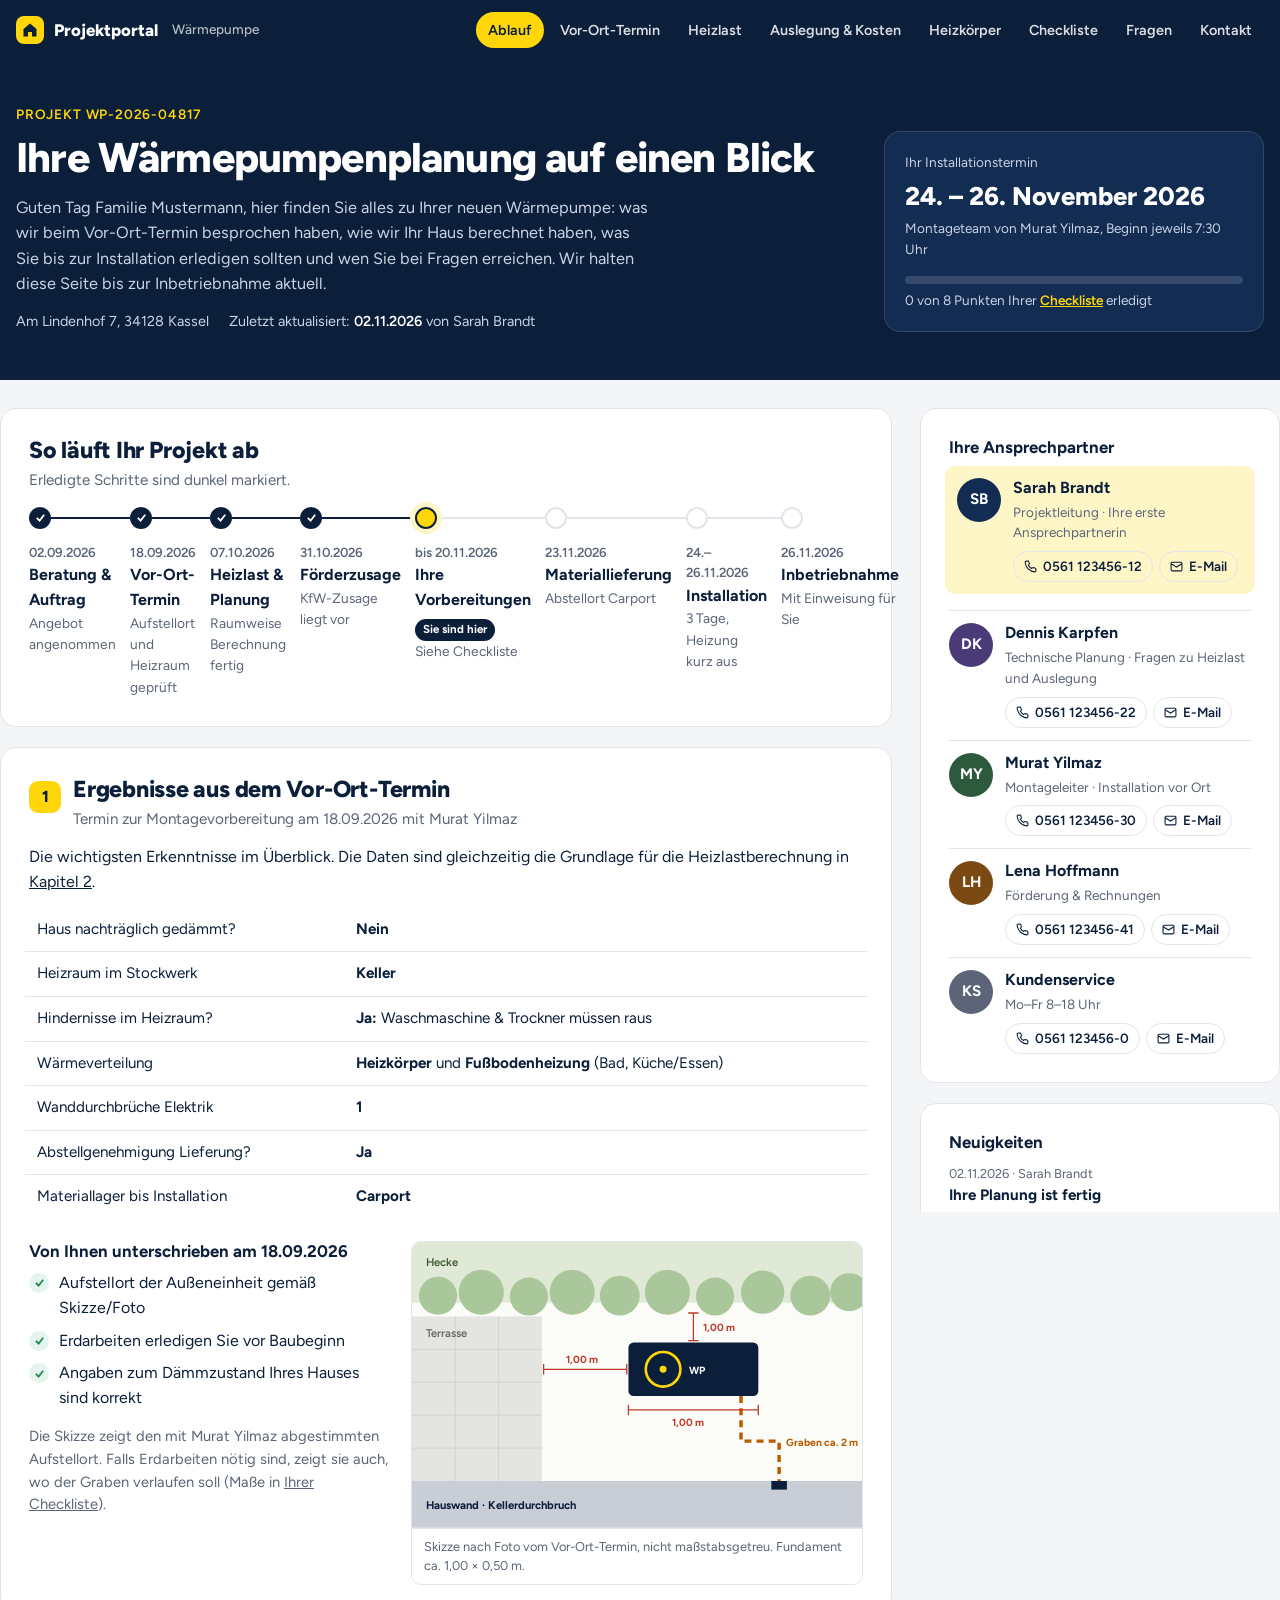
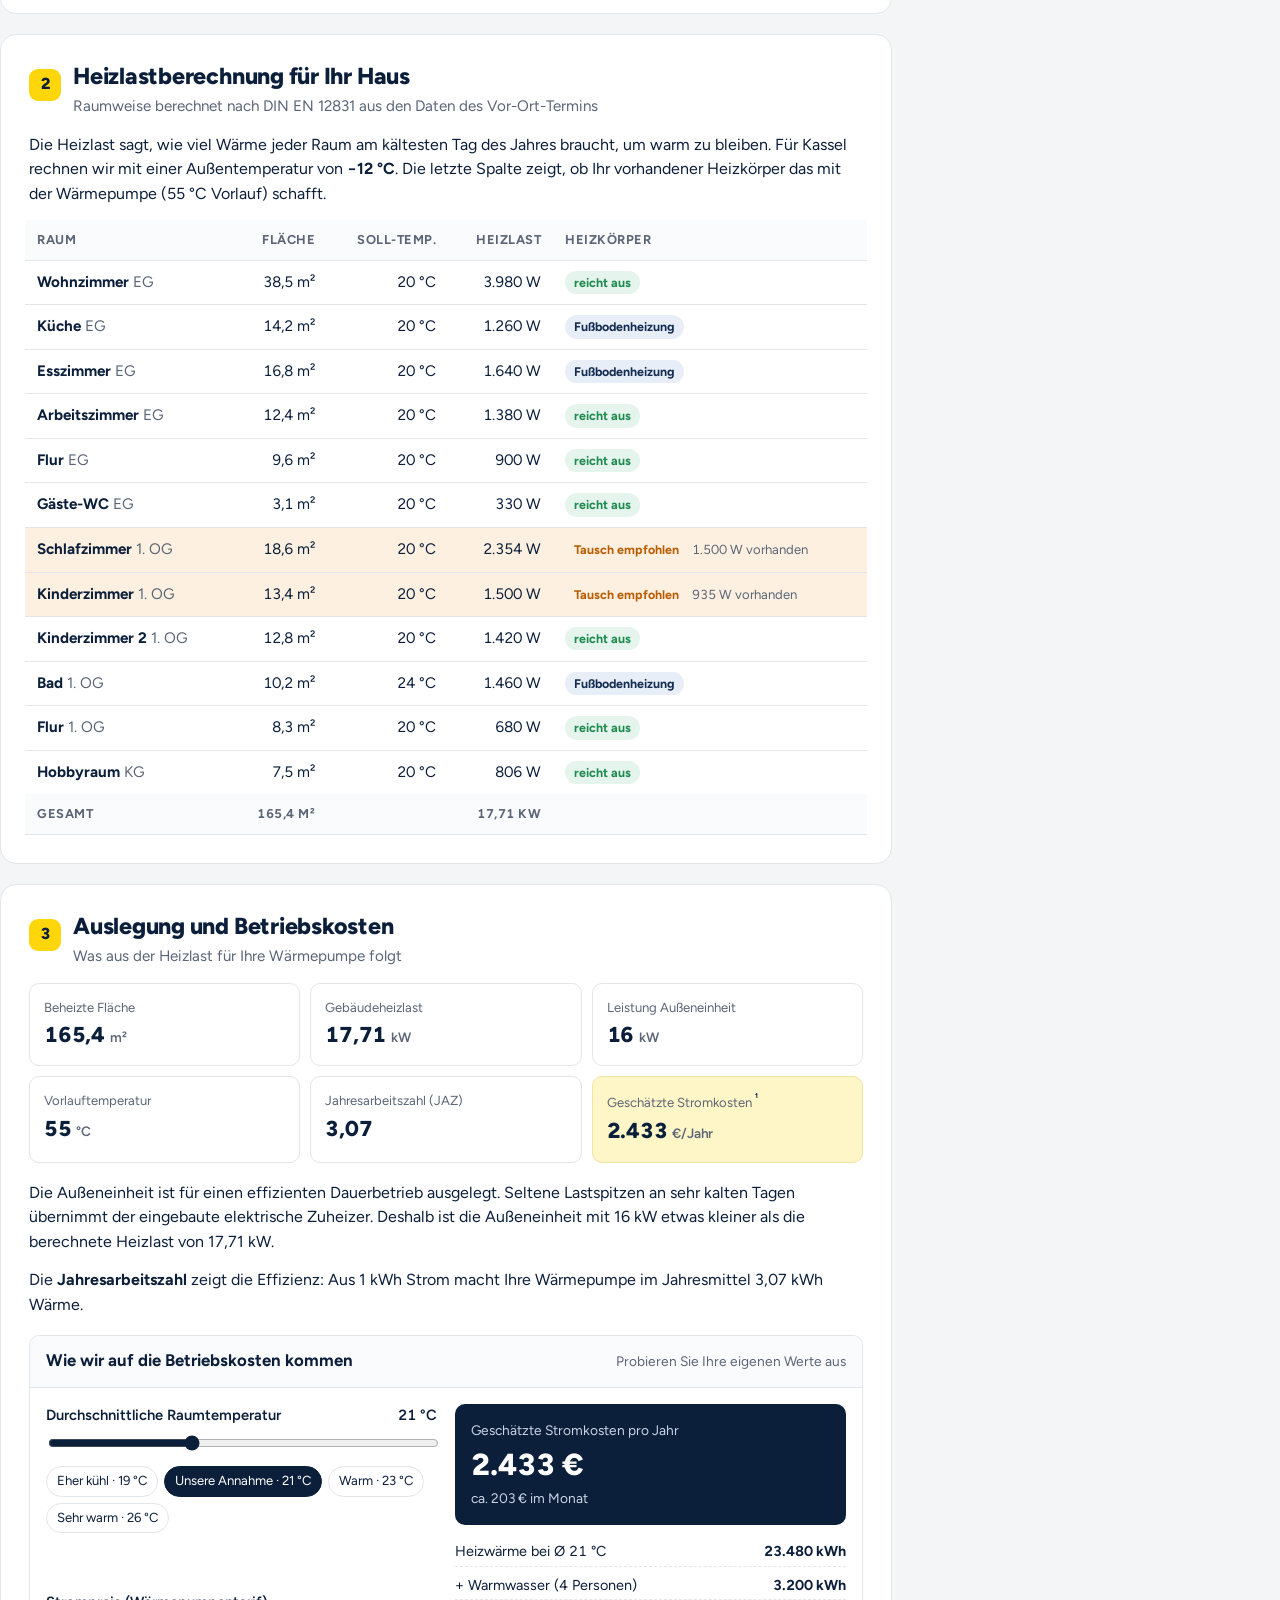
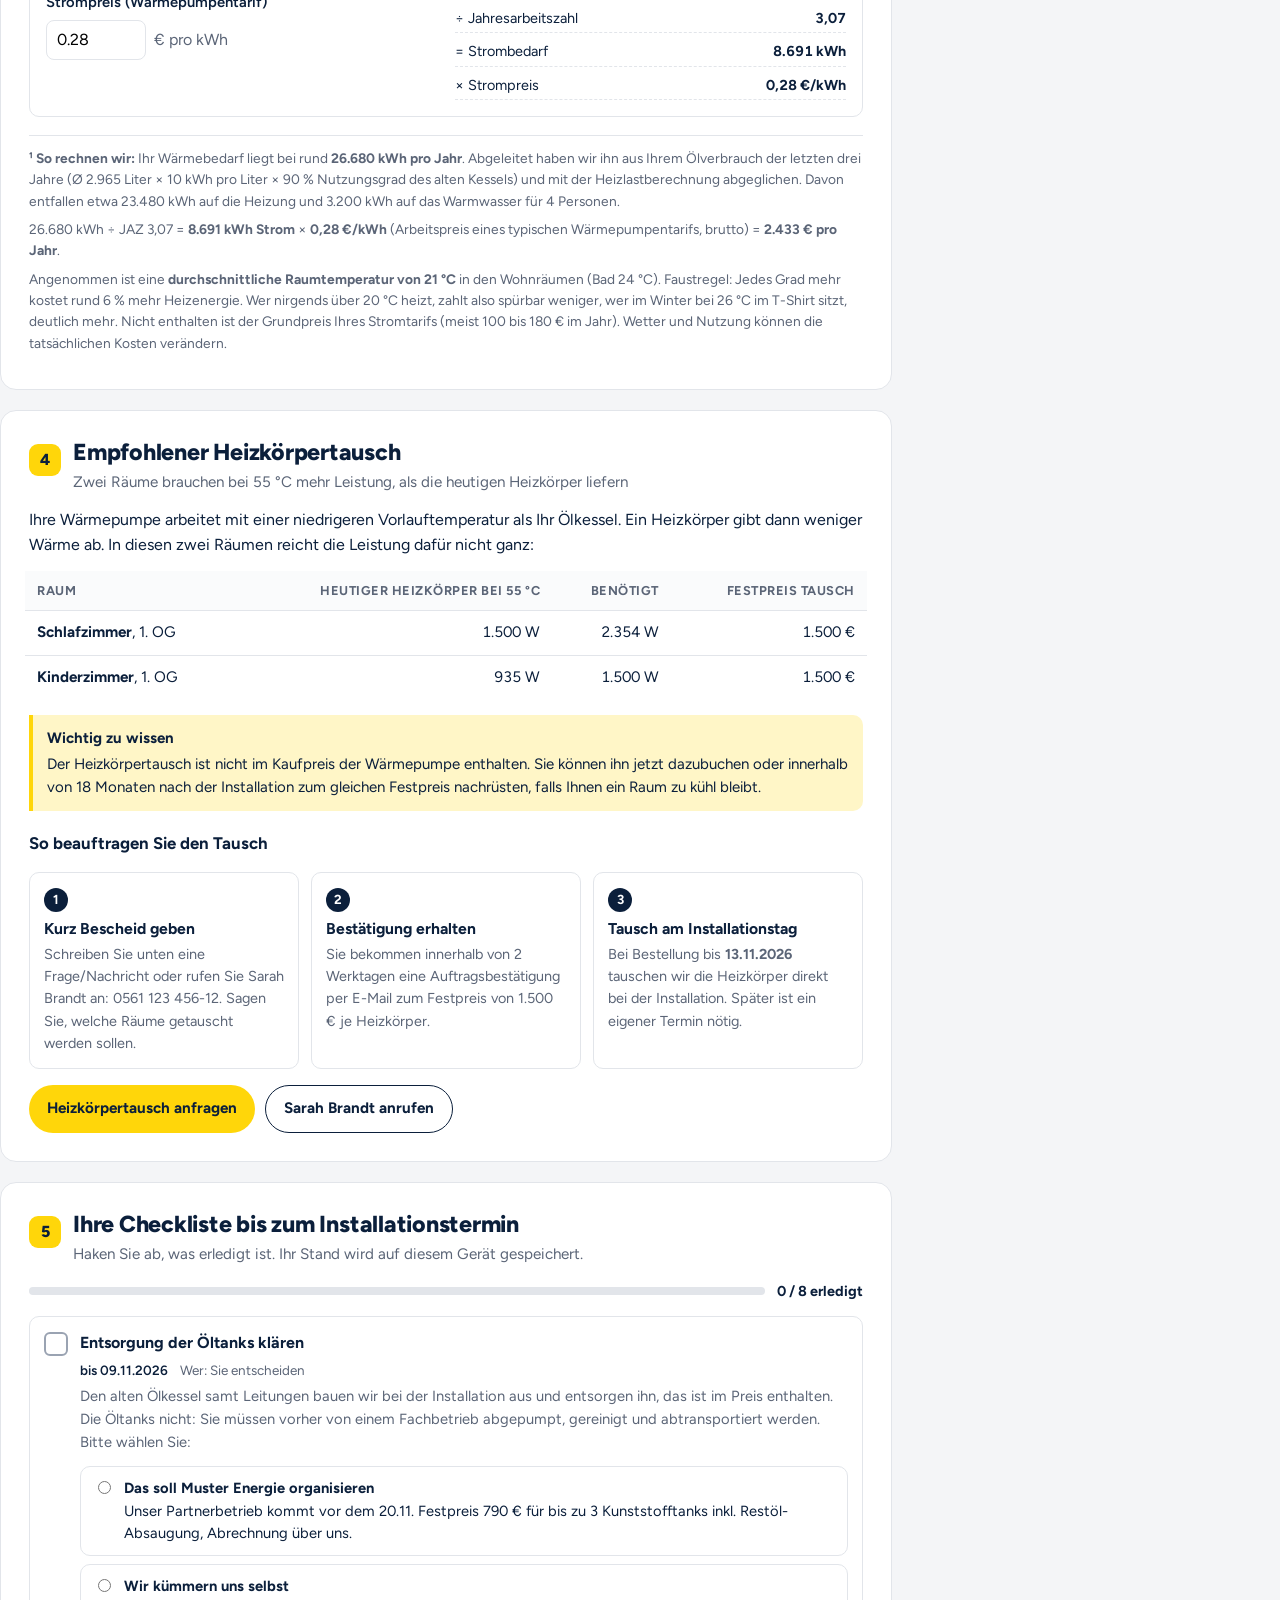
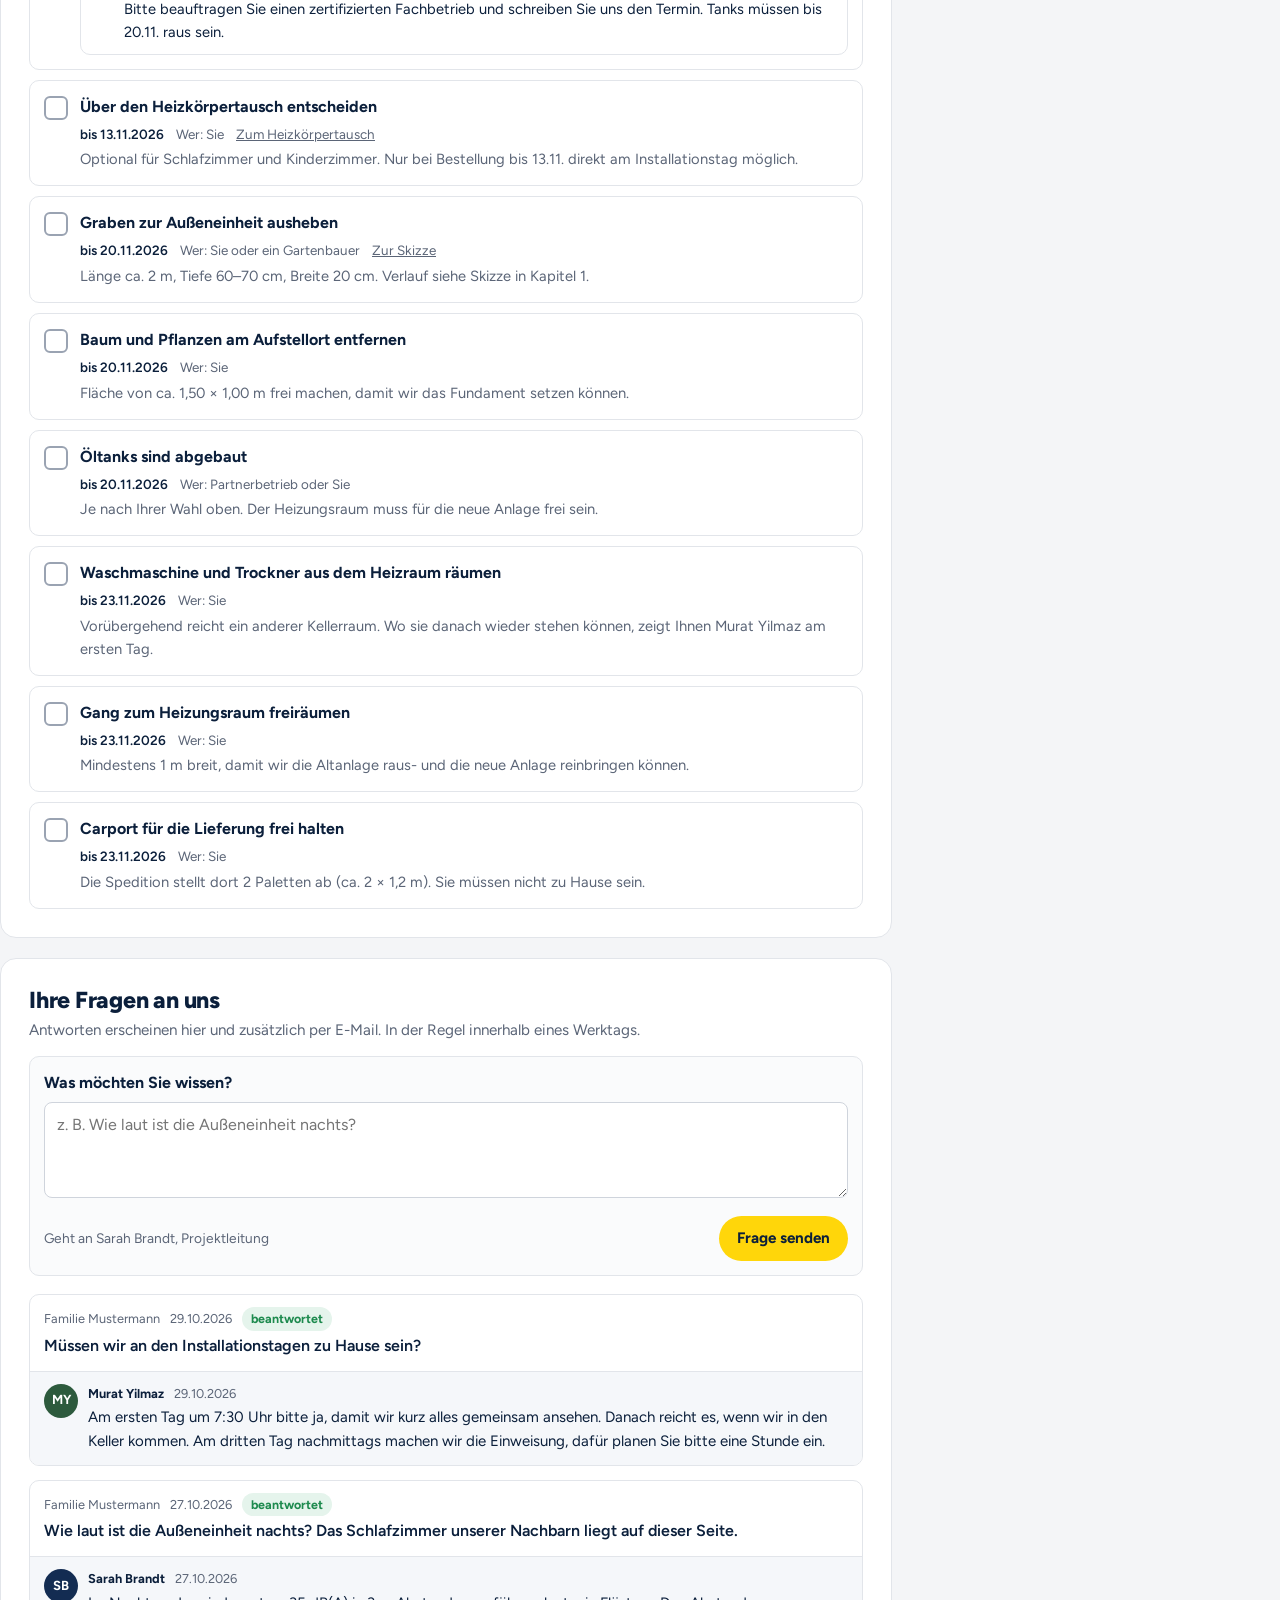
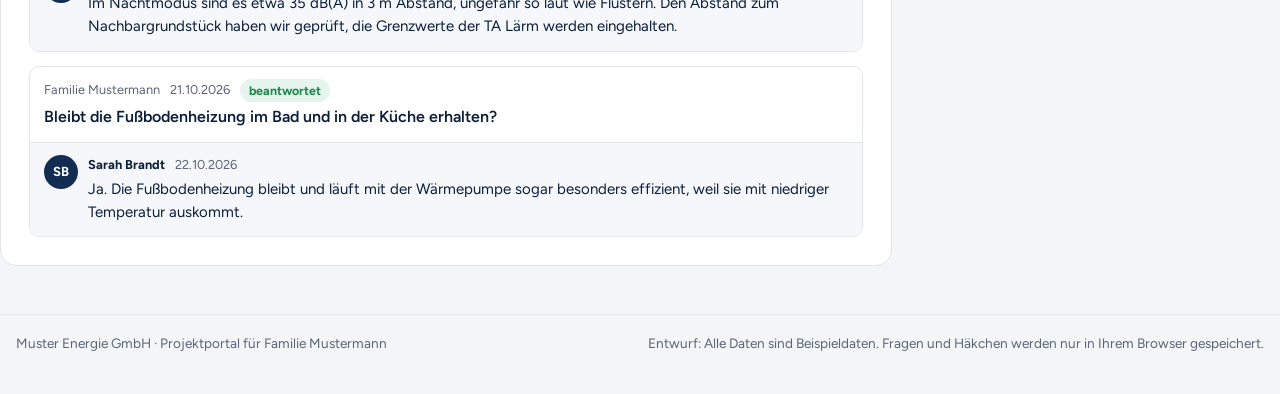
==== commit bb8edc54: "Revert "Team-Ansicht und Live-Demo-Modus" This reverts commit b7aa608db5da5ca28839f4b970cc3fb2612414" ====
--- a/index.html
+++ b/index.html
@@ -8,7 +8,283 @@
 <link rel="preconnect" href="https://fonts.googleapis.com">
 <link rel="preconnect" href="https://fonts.gstatic.com" crossorigin>
 <link href="https://fonts.googleapis.com/css2?family=Figtree:wght@400;500;600;700;800&display=swap" rel="stylesheet">
-<link rel="stylesheet" href="style.css">
+<style>
+:root{
+  --navy:#0b1f3b;
+  --navy-2:#132c52;
+  --yellow:#ffd60a;
+  --yellow-soft:#fff6c7;
+  --bg:#f4f5f7;
+  --card:#ffffff;
+  --text:#0b1f3b;
+  --muted:#5b6577;
+  --line:#e2e5ea;
+  --green:#1d8a4e;
+  --green-soft:#e5f4ec;
+  --orange:#b85c00;
+  --orange-soft:#fdf0e1;
+  --radius:16px;
+  --radius-sm:10px;
+  --gutter:16px;
+}
+*{box-sizing:border-box}
+html{scroll-behavior:smooth;scroll-padding-top:76px}
+body{margin:0;background:var(--bg);color:var(--text);font-family:Figtree,system-ui,-apple-system,"Segoe UI",sans-serif;font-size:16px;line-height:1.55;-webkit-font-smoothing:antialiased}
+a{color:inherit}
+h1,h2,h3{line-height:1.2;margin:0}
+h2{font-size:1.45rem;font-weight:800;letter-spacing:-.01em}
+h3{font-size:1.05rem;font-weight:700}
+p{margin:0 0 .8em}
+.num{font-variant-numeric:tabular-nums}
+button{font:inherit;cursor:pointer}
+
+/* Header */
+.topbar{position:sticky;top:0;z-index:20;background:var(--navy);color:#fff}
+.topbar-inner{max-width:1400px;margin:0 auto;padding:0 var(--gutter);height:60px;display:flex;align-items:center;gap:16px}
+.brand{display:flex;align-items:center;gap:10px;font-weight:800;font-size:1.05rem;text-decoration:none;white-space:nowrap}
+.brand-mark{width:28px;height:28px;border-radius:8px;background:var(--yellow);display:grid;place-items:center}
+.brand small{font-weight:500;opacity:.7;font-size:.85rem;margin-left:4px}
+.topnav{display:flex;gap:4px;margin-left:auto;overflow-x:auto;scrollbar-width:none}
+.topnav::-webkit-scrollbar{display:none}
+.topnav a{color:#fff;text-decoration:none;font-size:.9rem;font-weight:600;padding:7px 12px;border-radius:999px;white-space:nowrap;opacity:.85}
+.topnav a:hover{background:rgba(255,255,255,.1);opacity:1}
+.topnav a.active{background:var(--yellow);color:var(--navy);opacity:1}
+@media (max-width:899px){
+  .topbar-inner{height:auto;flex-wrap:wrap;padding-top:10px;padding-bottom:8px;gap:8px}
+  .topnav{margin-left:0;width:calc(100% + 2*var(--gutter));margin-right:calc(-1*var(--gutter));padding-right:var(--gutter)}
+  .topnav a{padding:6px 11px;font-size:.85rem}
+  html{scroll-padding-top:104px}
+}
+
+/* Hero */
+.hero{background:var(--navy);color:#fff;padding:28px 0 32px}
+.wrap{max-width:1400px;margin:0 auto;padding:0 var(--gutter)}
+.hero-grid{display:grid;gap:24px}
+.eyebrow{font-size:.85rem;font-weight:600;color:var(--yellow);text-transform:uppercase;letter-spacing:.06em;margin-bottom:8px}
+.hero h1{font-size:clamp(1.7rem,4vw,2.6rem);font-weight:800;letter-spacing:-.02em;margin-bottom:12px}
+.hero p.lead{color:#c9d3e3;max-width:640px;font-size:1.02rem}
+.hero-meta{display:flex;flex-wrap:wrap;gap:8px 20px;font-size:.9rem;color:#c9d3e3;margin-top:14px}
+.hero-meta b{color:#fff;font-weight:600}
+.next-card{background:var(--navy-2);border:1px solid rgba(255,255,255,.12);border-radius:var(--radius);padding:20px}
+.next-card .label{font-size:.85rem;color:#c9d3e3}
+.next-card .big{font-size:1.6rem;font-weight:800;margin:4px 0 2px}
+.next-card .days{display:inline-block;background:var(--yellow);color:var(--navy);font-weight:700;border-radius:999px;padding:3px 12px;font-size:.88rem;margin-top:8px}
+.progress{height:8px;background:rgba(255,255,255,.15);border-radius:999px;overflow:hidden;margin:16px 0 6px}
+.progress span{display:block;height:100%;background:var(--yellow);border-radius:999px;transition:width .4s}
+.next-card .small{font-size:.85rem;color:#c9d3e3}
+.next-card a.inline{color:var(--yellow);font-weight:600}
+@media (min-width:900px){.hero-grid{grid-template-columns:1fr 380px;align-items:end}.hero{padding:44px 0 48px}}
+
+/* Layout */
+.layout{display:grid;gap:20px;padding:24px 0 48px}
+@media (min-width:1100px){
+  .layout{grid-template-columns:minmax(0,1fr) 360px;gap:28px;padding-top:28px}
+  .side{position:sticky;top:80px;align-self:start;max-height:calc(100vh - 96px);overflow:auto;scrollbar-width:thin}
+}
+.main{display:flex;flex-direction:column;gap:20px;min-width:0}
+.side{display:flex;flex-direction:column;gap:20px}
+.card{background:var(--card);border-radius:var(--radius);padding:22px;border:1px solid var(--line)}
+@media (min-width:700px){.card{padding:28px}}
+.sec-head{display:flex;align-items:baseline;gap:12px;margin-bottom:14px}
+.sec-no{flex:none;width:32px;height:32px;border-radius:9px;background:var(--yellow);color:var(--navy);font-weight:800;display:grid;place-items:center;font-size:1rem;transform:translateY(5px)}
+.sec-head p{margin:4px 0 0;color:var(--muted);font-size:.95rem}
+.muted{color:var(--muted)}
+.tag{display:inline-block;font-size:.78rem;font-weight:700;border-radius:999px;padding:2px 9px;white-space:nowrap}
+.tag.ok{background:var(--green-soft);color:var(--green)}
+.tag.warn{background:var(--orange-soft);color:var(--orange)}
+.tag.info{background:#e8eef8;color:var(--navy-2)}
+
+/* Timeline */
+.tl{list-style:none;margin:6px 0 0;padding:0;position:relative}
+.tl li{position:relative;padding:0 0 20px 34px}
+.tl li:last-child{padding-bottom:0}
+.tl li::before{content:"";position:absolute;left:10px;top:22px;bottom:-2px;width:2px;background:var(--line)}
+.tl li:last-child::before{display:none}
+.tl li.done::before{background:var(--navy)}
+.dot{position:absolute;left:0;top:2px;width:22px;height:22px;border-radius:50%;border:2px solid var(--line);background:#fff;display:grid;place-items:center}
+.tl li.done .dot{background:var(--navy);border-color:var(--navy)}
+.tl li.now .dot{border-color:var(--navy);background:var(--yellow);box-shadow:0 0 0 5px var(--yellow-soft)}
+.tl .when{font-size:.82rem;font-weight:600;color:var(--muted)}
+.tl .what{font-weight:700}
+.tl .desc{font-size:.92rem;color:var(--muted)}
+.tl li.now .what::after{content:"Sie sind hier";margin-left:8px;font-size:.72rem;font-weight:700;background:var(--navy);color:#fff;border-radius:999px;padding:2px 8px;vertical-align:2px}
+@media (min-width:1100px){
+  .tl{display:grid;grid-template-columns:repeat(var(--n),1fr);gap:0}
+  .tl li{padding:36px 14px 0 0}
+  .tl li::before{left:22px;right:0;top:10px;bottom:auto;width:auto;height:2px}
+  .tl li:last-child::before{display:none}
+  .dot{top:0}
+  .tl .desc{font-size:.86rem}
+  .tl li.now .what::after{display:block;width:max-content;margin:6px 0 0}
+}
+
+/* Updates */
+.updates{list-style:none;margin:0;padding:0}
+.updates li{padding:12px 0;border-top:1px solid var(--line)}
+.updates li:first-child{border-top:0;padding-top:0}
+.updates .u-meta{font-size:.8rem;color:var(--muted)}
+.updates .u-title{font-weight:700;font-size:.95rem}
+.updates .u-text{font-size:.9rem;color:var(--muted);margin-top:2px}
+
+/* Tables */
+.tbl-wrap{overflow-x:auto;margin:0 calc(-1 * 4px)}
+table{width:100%;border-collapse:collapse;font-size:.95rem}
+th,td{text-align:left;padding:10px 12px;border-bottom:1px solid var(--line);vertical-align:top}
+th{font-size:.8rem;text-transform:uppercase;letter-spacing:.04em;color:var(--muted);font-weight:700;background:#fafbfc}
+td.r,th.r{text-align:right}
+tbody tr:last-child td{border-bottom:0}
+tr.hl td{background:var(--orange-soft)}
+td.r{white-space:nowrap}
+@media (max-width:599px){
+  #roomTable thead{display:none}
+  #roomTable tbody tr{display:flex;flex-wrap:wrap;align-items:baseline;border-bottom:1px solid var(--line);padding:10px 4px}
+  #roomTable tbody tr.hl{background:var(--orange-soft)}
+  #roomTable tbody td{border:0;padding:0;background:none}
+  #roomTable tbody td:nth-child(1){flex:0 0 calc(100% - 96px)}
+  #roomTable tbody td:nth-child(4){order:2;font-weight:700;flex:0 0 96px;text-align:right}
+  #roomTable tbody td:nth-child(2),#roomTable tbody td:nth-child(3){order:3;font-size:.85rem;color:var(--muted);text-align:left;margin-right:12px}
+  #roomTable tbody td:nth-child(5){order:4;flex-basis:100%;margin-top:6px}
+  #roomTable tfoot tr{display:flex;justify-content:space-between}
+  #radTable thead{display:none}
+  #radTable tbody tr{display:block;padding:10px 4px;border-bottom:1px solid var(--line)}
+  #radTable tbody td:first-child{display:block}
+  #radTable tbody td{display:flex;justify-content:space-between;border:0;padding:2px 0}
+  #radTable tbody td[data-l]::before{content:attr(data-l);color:var(--muted)}
+  #roomTable tfoot th:nth-child(3),#roomTable tfoot th:nth-child(5){display:none}
+}
+.facts{display:grid;grid-template-columns:1fr;border:1px solid var(--line);border-radius:var(--radius-sm);overflow:hidden}
+.facts div{display:flex;justify-content:space-between;gap:16px;padding:11px 14px;border-top:1px solid var(--line)}
+.facts div:first-child{border-top:0}
+.facts dt{color:var(--muted)}
+.facts dd{margin:0;font-weight:700;text-align:right}
+@media (min-width:700px){
+  .facts{grid-template-columns:1fr 1fr}
+  .facts div:nth-child(2){border-top:0}
+  .facts div:nth-child(odd){border-right:1px solid var(--line)}
+}
+
+.signed{list-style:none;padding:0;margin:0;display:grid;gap:8px}
+.signed li{display:flex;gap:10px;align-items:flex-start}
+.check-ic{flex:none;width:20px;height:20px;border-radius:50%;background:var(--green-soft);display:grid;place-items:center;margin-top:2px}
+
+.split{display:grid;gap:20px;margin-top:22px}
+@media (min-width:800px){.split{grid-template-columns:1fr 1.25fr;align-items:start}}
+.sketch{border:1px solid var(--line);border-radius:var(--radius-sm);background:#fbfbf8;overflow:hidden}
+.sketch svg{display:block;width:100%;height:auto}
+.sketch figcaption{font-size:.8rem;color:var(--muted);padding:8px 12px;border-top:1px solid var(--line);background:#fff}
+
+/* KPI */
+.kpis{display:grid;grid-template-columns:repeat(2,1fr);gap:10px;margin:4px 0 18px}
+@media (min-width:700px){.kpis{grid-template-columns:repeat(3,1fr)}}
+.kpi{border:1px solid var(--line);border-radius:var(--radius-sm);padding:14px}
+.kpi .k{font-size:.82rem;color:var(--muted)}
+.kpi .v{font-size:1.35rem;font-weight:800;letter-spacing:-.01em}
+.kpi .v small{font-size:.85rem;font-weight:600;color:var(--muted)}
+.kpi.accent{background:var(--yellow-soft);border-color:#f3e3a0}
+.kpi sup a{text-decoration:none;color:var(--navy-2);font-weight:700}
+
+.calc{margin-top:18px;border:1px solid var(--line);border-radius:var(--radius-sm);overflow:hidden}
+.calc-head{padding:14px 16px;background:#fafbfc;border-bottom:1px solid var(--line);display:flex;flex-wrap:wrap;justify-content:space-between;gap:8px;align-items:baseline}
+.calc-body{padding:16px;display:grid;gap:18px}
+@media (min-width:800px){.calc-body{grid-template-columns:1fr 1fr}}
+.field label{display:flex;justify-content:space-between;font-weight:600;font-size:.92rem;margin-bottom:6px}
+input[type=range]{width:100%;accent-color:var(--navy)}
+.presets{display:flex;flex-wrap:wrap;gap:6px;margin-top:8px}
+.presets button{border:1px solid var(--line);background:#fff;border-radius:999px;padding:4px 10px;font-size:.82rem;color:var(--navy)}
+.presets button.on{background:var(--navy);color:#fff;border-color:var(--navy)}
+.price-in{display:flex;align-items:center;gap:8px}
+.price-in input{width:100px;font:inherit;padding:7px 10px;border:1px solid var(--line);border-radius:8px}
+.result{background:var(--navy);color:#fff;border-radius:var(--radius-sm);padding:16px}
+.result .big{font-size:1.9rem;font-weight:800}
+.result .small{font-size:.86rem;color:#c9d3e3}
+.steps{font-size:.9rem;margin:0;padding:0;list-style:none;display:grid;gap:4px}
+.steps li{display:flex;justify-content:space-between;gap:12px;border-bottom:1px dashed var(--line);padding:3px 0}
+.steps li b{white-space:nowrap}
+.footnote{font-size:.86rem;color:var(--muted);border-top:1px solid var(--line);margin-top:18px;padding-top:12px}
+.footnote p{margin:0 0 .5em}
+
+.note{border-left:4px solid var(--yellow);background:var(--yellow-soft);padding:12px 14px;border-radius:0 var(--radius-sm) var(--radius-sm) 0;font-size:.94rem;margin-top:16px}
+.note b{display:block;margin-bottom:2px}
+
+.howto{display:grid;gap:12px;margin-top:18px;counter-reset:h}
+@media (min-width:800px){.howto{grid-template-columns:repeat(3,1fr)}}
+.howto > div{border:1px solid var(--line);border-radius:var(--radius-sm);padding:14px;position:relative}
+.howto > div::before{counter-increment:h;content:counter(h);display:inline-grid;place-items:center;width:24px;height:24px;border-radius:50%;background:var(--navy);color:#fff;font-weight:700;font-size:.82rem;margin-bottom:8px}
+.howto h3{font-size:.98rem;margin-bottom:4px}
+.howto p{font-size:.9rem;color:var(--muted);margin:0}
+.btn-row{display:flex;flex-wrap:wrap;gap:10px;margin-top:16px}
+.btn{display:inline-flex;align-items:center;gap:8px;border:0;border-radius:999px;padding:11px 18px;font-weight:700;text-decoration:none;font-size:.95rem}
+.btn.primary{background:var(--yellow);color:var(--navy)}
+.btn.primary:hover{background:#ffcc00}
+.btn.ghost{background:#fff;color:var(--navy);border:1.5px solid var(--navy)}
+.btn.ghost:hover{background:#f0f2f6}
+
+/* Checklist */
+.cl-progress{display:flex;align-items:center;gap:12px;margin-bottom:14px}
+.cl-progress .bar{flex:1;height:8px;background:var(--line);border-radius:999px;overflow:hidden}
+.cl-progress .bar span{display:block;height:100%;background:var(--green);transition:width .3s}
+.cl-progress b{font-size:.9rem;white-space:nowrap}
+.cl{list-style:none;margin:0;padding:0;display:grid;gap:10px}
+.cl > li{border:1px solid var(--line);border-radius:var(--radius-sm);padding:14px;display:grid;grid-template-columns:auto 1fr;gap:4px 12px;transition:background .2s}
+.cl > li.done{background:#f7faf8}
+.cl > li.done .cl-title{text-decoration:line-through;text-decoration-color:rgba(11,31,59,.35);color:var(--muted)}
+.cl input[type=checkbox]{appearance:none;-webkit-appearance:none;width:24px;height:24px;border:2px solid #9aa3b2;border-radius:6px;margin:1px 0 0;display:grid;place-items:center;background:#fff;cursor:pointer}
+.cl input[type=checkbox]:checked{background:var(--green);border-color:var(--green)}
+.cl input[type=checkbox]:checked::after{content:"";width:6px;height:11px;border:solid #fff;border-width:0 2.5px 2.5px 0;transform:rotate(45deg) translate(-1px,-1px)}
+.cl input[type=checkbox]:focus-visible{outline:3px solid var(--yellow);outline-offset:2px}
+.cl-title{font-weight:700;cursor:pointer}
+.cl-meta{grid-column:2;display:flex;flex-wrap:wrap;gap:6px 12px;font-size:.84rem;color:var(--muted)}
+.cl-meta .due{font-weight:600;color:var(--navy)}
+.cl-desc{grid-column:2;font-size:.92rem;color:var(--muted)}
+.choice{grid-column:1 / -1;display:grid;gap:8px;margin-top:8px}
+@media (min-width:700px){.choice{grid-column:2}}
+.choice label{display:flex;gap:10px;align-items:flex-start;border:1.5px solid var(--line);border-radius:var(--radius-sm);padding:10px 12px;cursor:pointer;font-size:.92rem}
+.choice label:has(input:checked){border-color:var(--navy);background:#f3f6fb}
+.choice input{margin-top:4px;accent-color:var(--navy)}
+.choice b{display:block}
+
+/* Q&A */
+.ask{border:1px solid var(--line);border-radius:var(--radius-sm);padding:14px;background:#fafbfc}
+.ask label{font-weight:700;display:block;margin-bottom:6px}
+.ask textarea{width:100%;min-height:96px;font:inherit;border:1px solid #cfd4dc;border-radius:8px;padding:10px 12px;resize:vertical;background:#fff}
+.ask textarea:focus,.price-in input:focus{outline:3px solid var(--yellow);border-color:var(--navy)}
+.ask-foot{display:flex;flex-wrap:wrap;justify-content:space-between;align-items:center;gap:10px;margin-top:10px;font-size:.86rem;color:var(--muted)}
+.qa{list-style:none;margin:18px 0 0;padding:0;display:grid;gap:14px}
+.qa > li{border:1px solid var(--line);border-radius:var(--radius-sm);overflow:hidden}
+.q{padding:12px 14px}
+.q .meta,.a .meta{font-size:.8rem;color:var(--muted);display:flex;flex-wrap:wrap;gap:6px 10px;align-items:center;margin-bottom:3px}
+.q .txt{font-weight:600}
+.a{padding:12px 14px;background:#f5f7fa;border-top:1px solid var(--line);display:grid;grid-template-columns:auto 1fr;gap:10px}
+.a .txt{font-size:.94rem}
+.pending{padding:10px 14px;background:var(--orange-soft);color:var(--orange);font-size:.88rem;border-top:1px solid var(--line)}
+.av{width:34px;height:34px;border-radius:50%;display:grid;place-items:center;font-weight:700;font-size:.82rem;color:#fff;background:var(--navy-2);flex:none}
+
+/* Contacts */
+.contacts{display:grid;gap:12px}
+.person{display:grid;grid-template-columns:auto 1fr;gap:4px 12px;align-items:start}
+.person .av{width:44px;height:44px;font-size:.95rem;grid-row:span 2}
+.person .name{font-weight:700;line-height:1.25}
+.person .role{font-size:.84rem;color:var(--muted)}
+.person .links{grid-column:2;display:flex;flex-wrap:wrap;gap:6px;margin-top:4px}
+.person .links a{font-size:.84rem;font-weight:600;text-decoration:none;border:1px solid var(--line);border-radius:999px;padding:4px 10px;display:inline-flex;gap:6px;align-items:center}
+.person .links a:hover{border-color:var(--navy)}
+.person + .person{border-top:1px solid var(--line);padding-top:12px}
+.side h3{margin-bottom:12px}
+.lead-person{background:var(--yellow-soft);border-radius:var(--radius-sm);padding:12px;margin:-4px -4px 4px}
+
+footer{color:var(--muted);font-size:.85rem;padding:0 0 40px}
+footer .wrap{border-top:1px solid var(--line);padding-top:18px;display:flex;flex-wrap:wrap;gap:8px 24px;justify-content:space-between}
+
+.toast{position:fixed;left:50%;bottom:20px;transform:translateX(-50%) translateY(120%);background:var(--navy);color:#fff;padding:12px 18px;border-radius:12px;font-size:.92rem;font-weight:600;transition:transform .3s,opacity .3s;opacity:0;visibility:hidden;z-index:50;max-width:calc(100% - 32px)}
+.toast.show{transform:translateX(-50%) translateY(0);opacity:1;visibility:visible}
+
+@media print{
+  .topbar,.ask,.btn-row,.toast{display:none}
+  body{background:#fff}
+  .card{border:0;padding:0}
+  .side{position:static;max-height:none}
+}
+</style>
 </head>
 <body>
 
@@ -259,14 +535,89 @@
 <footer>
   <div class="wrap">
     <span>Muster Energie GmbH · Projektportal für Familie Mustermann</span>
-    <span>Prototyp: Alle Daten sind Beispieldaten. Fragen und Häkchen werden nur in Ihrem Browser gespeichert. · <a href="team.html">Team-Ansicht</a></span>
+    <span>Entwurf: Alle Daten sind Beispieldaten. Fragen und Häkchen werden nur in Ihrem Browser gespeichert.</span>
   </div>
 </footer>
 
 <div class="toast" id="toast" role="status" aria-live="polite"></div>
 
-<script src="data.js"></script>
 <script>
+/* ===== Projektdaten: hier pflegen ===== */
+const INSTALL_DATE = new Date('2026-11-24T07:30:00');
+
+const TIMELINE = [
+  {s:'done', when:'02.09.2026', what:'Beratung & Auftrag', desc:'Angebot angenommen'},
+  {s:'done', when:'18.09.2026', what:'Vor-Ort-Termin', desc:'Aufstellort und Heizraum geprüft'},
+  {s:'done', when:'07.10.2026', what:'Heizlast & Planung', desc:'Raumweise Berechnung fertig'},
+  {s:'done', when:'31.10.2026', what:'Förderzusage', desc:'KfW-Zusage liegt vor'},
+  {s:'now',  when:'bis 20.11.2026', what:'Ihre Vorbereitungen', desc:'Siehe Checkliste'},
+  {s:'next', when:'23.11.2026', what:'Materiallieferung', desc:'Abstellort Carport'},
+  {s:'next', when:'24.–26.11.2026', what:'Installation', desc:'3 Tage, Heizung kurz aus'},
+  {s:'next', when:'26.11.2026', what:'Inbetriebnahme', desc:'Mit Einweisung für Sie'},
+];
+
+const ROOMS = [
+  // name, Stockwerk, m², °C, benötigte Heizlast W, vorhandene Leistung bei 55 °C (W) oder 'FBH'
+  ['Wohnzimmer','EG',38.5,20,3980,4200],
+  ['Küche','EG',14.2,20,1260,'FBH'],
+  ['Esszimmer','EG',16.8,20,1640,'FBH'],
+  ['Arbeitszimmer','EG',12.4,20,1380,1520],
+  ['Flur','EG',9.6,20,900,980],
+  ['Gäste-WC','EG',3.1,20,330,410],
+  ['Schlafzimmer','1. OG',18.6,20,2354,1500],
+  ['Kinderzimmer','1. OG',13.4,20,1500,935],
+  ['Kinderzimmer 2','1. OG',12.8,20,1420,1480],
+  ['Bad','1. OG',10.2,24,1460,'FBH'],
+  ['Flur','1. OG',8.3,20,680,760],
+  ['Hobbyraum','KG',7.5,20,806,880],
+];
+
+const PEOPLE = {
+  sb:{name:'Sarah Brandt', role:'Projektleitung · Ihre erste Ansprechpartnerin', init:'SB', color:'#132c52', tel:'+49 561 123456-12', mail:'s.brandt@muster-energie.de', lead:true},
+  dk:{name:'Dennis Karpfen', role:'Technische Planung · Fragen zu Heizlast und Auslegung', init:'DK', color:'#4a3b78', tel:'+49 561 123456-22', mail:'d.karpfen@muster-energie.de'},
+  my:{name:'Murat Yilmaz', role:'Montageleiter · Installation vor Ort', init:'MY', color:'#2d5a3d', tel:'+49 561 123456-30', mail:'m.yilmaz@muster-energie.de'},
+  lh:{name:'Lena Hoffmann', role:'Förderung & Rechnungen', init:'LH', color:'#7a4a12', tel:'+49 561 123456-41', mail:'foerderung@muster-energie.de'},
+  ks:{name:'Kundenservice', role:'Mo–Fr 8–18 Uhr', init:'KS', color:'#5b6577', tel:'+49 561 123456-0', mail:'service@muster-energie.de'},
+};
+
+const UPDATES = [
+  {d:'02.11.2026', by:'Sarah Brandt', t:'Ihre Planung ist fertig', x:'Heizlastberechnung und Auslegung sind jetzt hier für Sie hinterlegt.'},
+  {d:'31.10.2026', by:'Lena Hoffmann', t:'Förderzusage der KfW ist da', x:'Zugesagt sind 50 % der förderfähigen Kosten. Die Auszahlung beantragen wir nach der Inbetriebnahme mit Ihnen.'},
+  {d:'24.10.2026', by:'Sarah Brandt', t:'Installationstermin bestätigt', x:'24. bis 26.11.2026, Beginn jeweils 7:30 Uhr.'},
+];
+
+const CHECKLIST = [
+  {id:'tank', t:'Entsorgung der Öltanks klären', due:'09.11.2026', who:'Sie entscheiden',
+   d:'Den alten Ölkessel samt Leitungen bauen wir bei der Installation aus und entsorgen ihn, das ist im Preis enthalten. Die Öltanks nicht: Sie müssen vorher von einem Fachbetrieb abgepumpt, gereinigt und abtransportiert werden. Bitte wählen Sie:',
+   choice:[
+     {v:'wir', b:'Das soll Muster Energie organisieren', s:'Unser Partnerbetrieb kommt vor dem 20.11. Festpreis 790 € für bis zu 3 Kunststofftanks inkl. Restöl-Absaugung, Abrechnung über uns.'},
+     {v:'selbst', b:'Wir kümmern uns selbst', s:'Bitte beauftragen Sie einen zertifizierten Fachbetrieb und schreiben Sie uns den Termin. Tanks müssen bis 20.11. raus sein.'}
+   ]},
+  {id:'hk', t:'Über den Heizkörpertausch entscheiden', due:'13.11.2026', who:'Sie', d:'Optional für Schlafzimmer und Kinderzimmer. Nur bei Bestellung bis 13.11. direkt am Installationstag möglich.', link:['#heizkoerper','Zum Heizkörpertausch']},
+  {id:'graben', t:'Graben zur Außeneinheit ausheben', due:'20.11.2026', who:'Sie oder ein Gartenbauer', d:'Länge ca. 2 m, Tiefe 60–70 cm, Breite 20 cm. Verlauf siehe Skizze in Kapitel 1.', link:['#termin','Zur Skizze']},
+  {id:'baum', t:'Baum und Pflanzen am Aufstellort entfernen', due:'20.11.2026', who:'Sie', d:'Fläche von ca. 1,50 × 1,00 m frei machen, damit wir das Fundament setzen können.'},
+  {id:'oeltank', t:'Öltanks sind abgebaut', due:'20.11.2026', who:'Partnerbetrieb oder Sie', d:'Je nach Ihrer Wahl oben. Der Heizungsraum muss für die neue Anlage frei sein.'},
+  {id:'wasch', t:'Waschmaschine und Trockner aus dem Heizraum räumen', due:'23.11.2026', who:'Sie', d:'Vorübergehend reicht ein anderer Kellerraum. Wo sie danach wieder stehen können, zeigt Ihnen Murat Yilmaz am ersten Tag.'},
+  {id:'gang', t:'Gang zum Heizungsraum freiräumen', due:'23.11.2026', who:'Sie', d:'Mindestens 1 m breit, damit wir die Altanlage raus- und die neue Anlage reinbringen können.'},
+  {id:'carport', t:'Carport für die Lieferung frei halten', due:'23.11.2026', who:'Sie', d:'Die Spedition stellt dort 2 Paletten ab (ca. 2 × 1,2 m). Sie müssen nicht zu Hause sein.'},
+];
+
+const QA_SEED = [
+  {id:'s1', d:'29.10.2026', q:'Müssen wir an den Installationstagen zu Hause sein?', a:{p:'my', d:'29.10.2026', x:'Am ersten Tag um 7:30 Uhr bitte ja, damit wir kurz alles gemeinsam ansehen. Danach reicht es, wenn wir in den Keller kommen. Am dritten Tag nachmittags machen wir die Einweisung, dafür planen Sie bitte eine Stunde ein.'}},
+  {id:'s2', d:'27.10.2026', q:'Wie laut ist die Außeneinheit nachts? Das Schlafzimmer unserer Nachbarn liegt auf dieser Seite.', a:{p:'sb', d:'27.10.2026', x:'Im Nachtmodus sind es etwa 35 dB(A) in 3 m Abstand, ungefähr so laut wie Flüstern. Den Abstand zum Nachbargrundstück haben wir geprüft, die Grenzwerte der TA Lärm werden eingehalten.'}},
+  {id:'s3', d:'21.10.2026', q:'Bleibt die Fußbodenheizung im Bad und in der Küche erhalten?', a:{p:'sb', d:'22.10.2026', x:'Ja. Die Fußbodenheizung bleibt und läuft mit der Wärmepumpe sogar besonders effizient, weil sie mit niedriger Temperatur auskommt.'}},
+];
+
+/* ===== Hilfsfunktionen ===== */
+const $ = s => document.querySelector(s);
+const fmt = (n, d=0) => n.toLocaleString('de-DE',{minimumFractionDigits:d, maximumFractionDigits:d});
+const store = {
+  get(k, fb){ try{ const v = localStorage.getItem('wpaeb_'+k); return v ? JSON.parse(v) : fb; }catch(e){ return fb; } },
+  set(k, v){ try{ localStorage.setItem('wpaeb_'+k, JSON.stringify(v)); }catch(e){} }
+};
+const esc = s => String(s).replace(/[&<>"']/g, c => ({'&':'&amp;','<':'&lt;','>':'&gt;','"':'&quot;',"'":'&#39;'}[c]));
+function toast(msg){ const t=$('#toast'); t.textContent=msg; t.classList.add('show'); clearTimeout(toast._t); toast._t=setTimeout(()=>t.classList.remove('show'),3200); }
+
 /* Countdown */
 (function(){
   const days = Math.ceil((INSTALL_DATE - new Date())/86400000);
@@ -343,8 +694,7 @@
 })();
 
 /* Neuigkeiten */
-function renderUpdates(){ $('#updates').innerHTML = demo.updates().map(u => `<li><div class="u-meta">${esc(u.d)} · ${esc(u.by)}</div><div class="u-title">${esc(u.t)}</div><div class="u-text">${esc(u.x)}</div></li>`).join(''); }
-renderUpdates();
+$('#updates').innerHTML = UPDATES.map(u => `<li><div class="u-meta">${u.d} · ${u.by}</div><div class="u-title">${u.t}</div><div class="u-text">${u.x}</div></li>`).join('');
 
 /* Checkliste */
 (function(){
@@ -381,49 +731,29 @@
 })();
 
 /* Fragen & Antworten */
-let renderQA;
 (function(){
-  renderQA = function(){
-    const typing = store.get('typing', null);
-    $('#qa').innerHTML = demo.allQuestions().map(i => {
-      const head = `<div class="q"><div class="meta"><span>Familie Mustermann</span><span>${esc(i.d)}</span>${i.a?'<span class="tag ok">beantwortet</span>':'<span class="tag warn">offen</span>'}</div><div class="txt">${esc(i.q)}</div></div>`;
-      if (i.a){ const p=PEOPLE[i.a.p]||PEOPLE.sb; return `<li>${head}<div class="a"><span class="av" style="background:${p.color}">${p.init}</span><div><div class="meta"><b style="color:var(--navy)">${p.name}</b><span>${esc(i.a.d)}</span></div><div class="txt">${esc(i.a.x)}</div></div></div></li>`; }
-      if (typing && typing.id===i.id){ const p=PEOPLE[typing.p]||PEOPLE.sb; return `<li>${head}<div class="a"><span class="av" style="background:${p.color}">${p.init}</span><div><div class="meta"><b style="color:var(--navy)">${p.name}</b></div><div class="typing" aria-label="schreibt gerade">schreibt <span></span><span></span><span></span></div></div></div></li>`; }
+  const own = store.get('questions', []);
+  function render(){
+    const all = [...own.slice().reverse(), ...QA_SEED];
+    $('#qa').innerHTML = all.map(i => {
+      const head = `<div class="q"><div class="meta"><span>Familie Mustermann</span><span>${i.d}</span>${i.a?'<span class="tag ok">beantwortet</span>':'<span class="tag warn">offen</span>'}</div><div class="txt">${esc(i.q)}</div></div>`;
+      if (i.a){ const p=PEOPLE[i.a.p]; return `<li>${head}<div class="a"><span class="av" style="background:${p.color}">${p.init}</span><div><div class="meta"><b style="color:var(--navy)">${p.name}</b><span>${i.a.d}</span></div><div class="txt">${esc(i.a.x)}</div></div></div></li>`; }
       return `<li>${head}<div class="pending">Ihre Frage ist bei Sarah Brandt angekommen. Die Antwort erscheint hier, meist innerhalb eines Werktags.</div></li>`;
     }).join('');
-  };
+  }
   $('#askForm').addEventListener('submit', e => {
     e.preventDefault();
     const v = $('#q').value.trim(); if(!v) return;
-    const own = demo.questions(); const id='u'+Date.now();
-    own.push({id, d:today(), q:v});
-    store.set('questions', own); $('#q').value=''; renderQA();
+    own.push({id:'u'+Date.now(), d:new Date().toLocaleDateString('de-DE',{day:'2-digit',month:'2-digit',year:'numeric'}), q:v});
+    store.set('questions', own); $('#q').value=''; render();
     toast('Ihre Frage wurde gesendet.');
-    if (demo.auto()){
-      const ans = autoAnswerFor(v);
-      setTimeout(()=>{ if(demo.answers()[id]) return; store.set('typing',{id,p:ans.p}); renderQA(); }, 2500);
-      setTimeout(()=>{ if(demo.answers()[id]) return; demo.answer(id, ans.p, ans.x); renderQA(); toast('Neue Antwort von '+PEOPLE[ans.p].name); }, 7000);
-    }
   });
   $('#orderRad').addEventListener('click', () => {
     const q=$('#q'); q.value='Wir möchten den Heizkörpertausch im Schlafzimmer und im Kinderzimmer (1. OG) zum Festpreis beauftragen. Bitte schicken Sie uns die Auftragsbestätigung.';
     document.getElementById('fragen').scrollIntoView({behavior:'smooth'}); setTimeout(()=>q.focus({preventScroll:true}),500);
   });
-  renderQA();
+  render();
 })();
-
-/* Live-Abgleich mit der Team-Ansicht (anderer Tab, gleicher Browser) */
-window.addEventListener('storage', e => {
-  if (!e.key || !e.key.startsWith('wpaeb_')) return;
-  if (e.key==='wpaeb_answers'){
-    const before = e.oldValue ? Object.keys(JSON.parse(e.oldValue)) : [];
-    const now = JSON.parse(e.newValue||'{}');
-    const fresh = Object.keys(now).find(k=>!before.includes(k));
-    if (fresh) toast('Neue Antwort von '+(PEOPLE[now[fresh].p]||PEOPLE.sb).name);
-  }
-  if (e.key==='wpaeb_extraUpdates') toast('Neuigkeit vom Projektteam');
-  renderQA(); renderUpdates();
-});
 
 /* Aktiver Menüpunkt */
 (function(){
